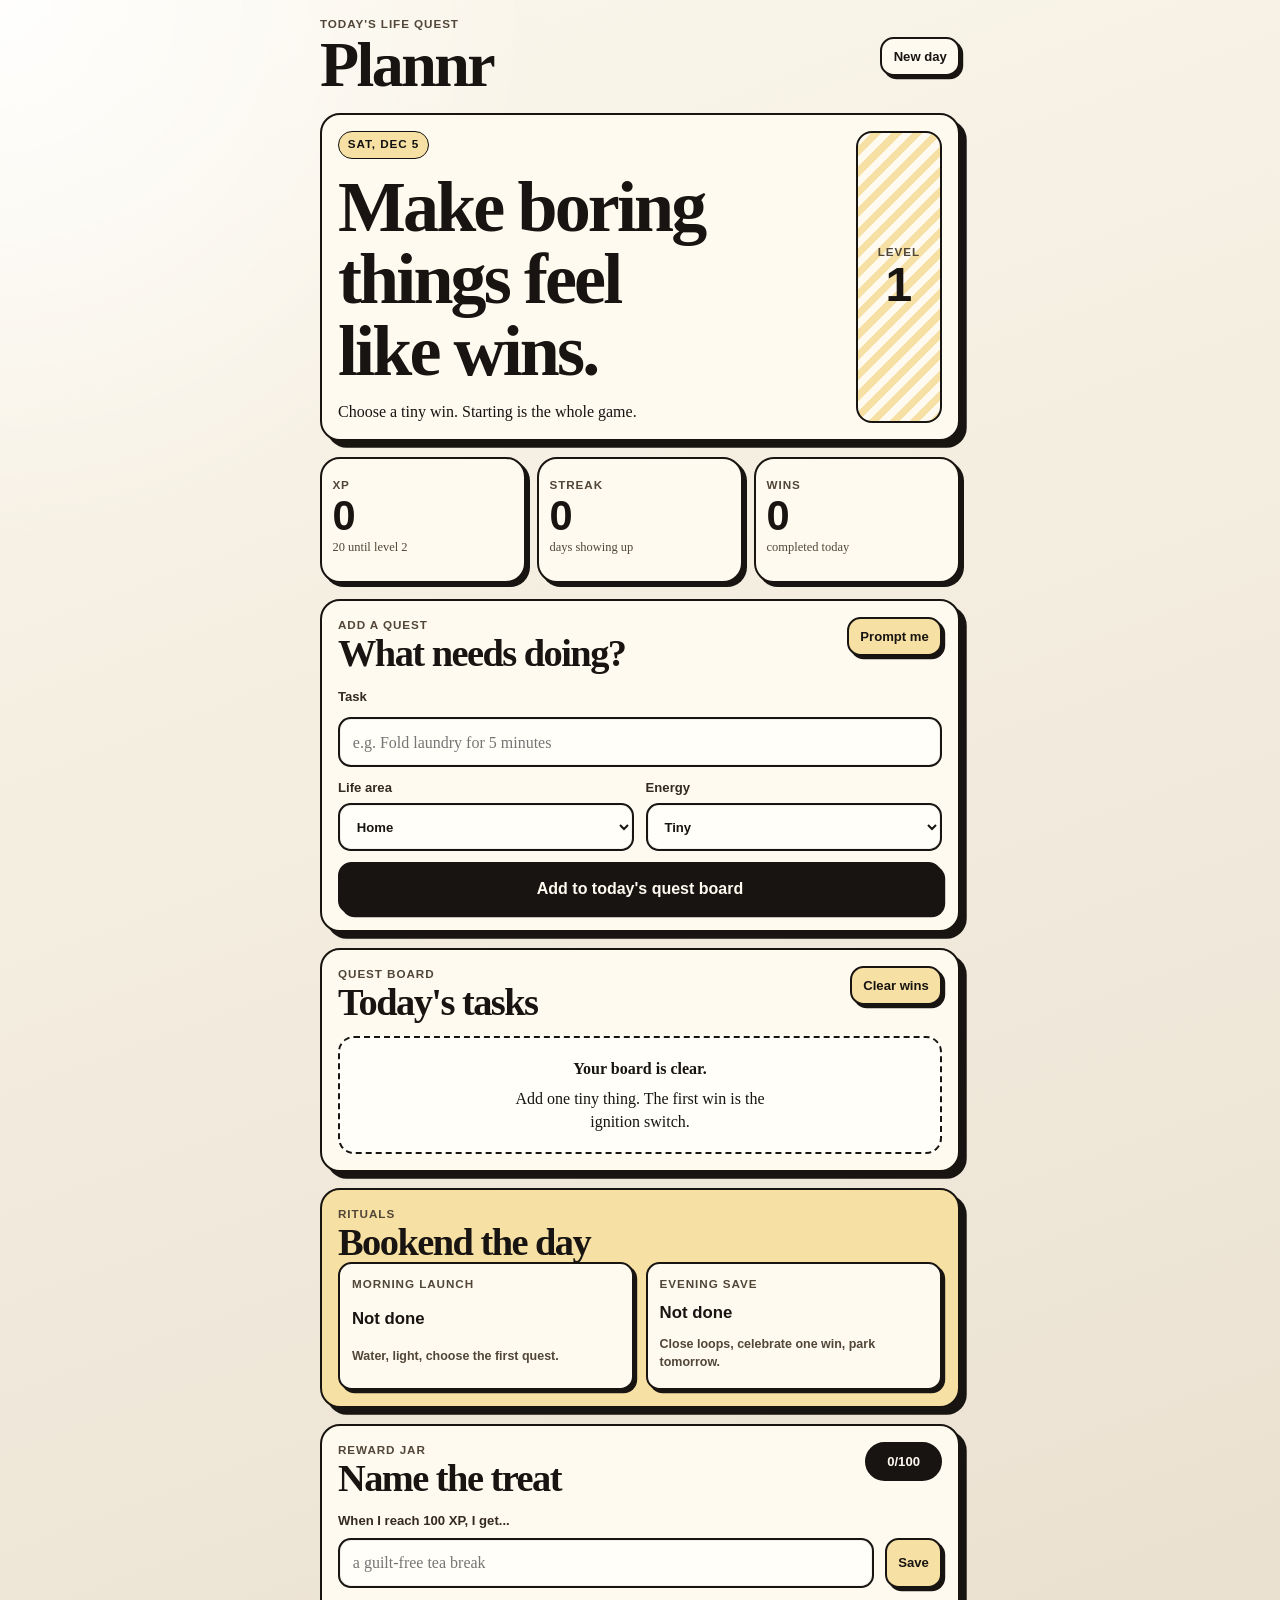
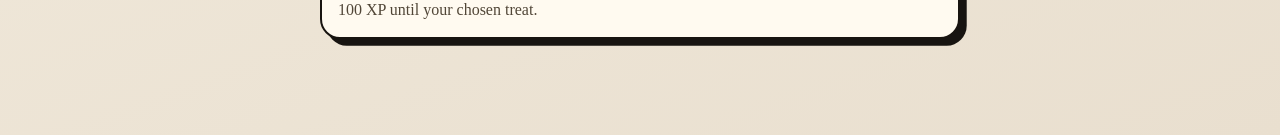
==== index.html @ 6a8e080c "Build Kindle-friendly life planner app Co-authored-by: jwhite22397-dev <jwhite22397-dev@users.norepl" ====
<!doctype html>
<html lang="en">
  <head>
    <meta charset="utf-8">
    <meta name="viewport" content="width=device-width, initial-scale=1, viewport-fit=cover">
    <meta name="theme-color" content="#111111">
    <meta name="description" content="A dopamine-friendly life planner for small daily wins.">
    <title>Plannr</title>
    <link rel="manifest" href="manifest.webmanifest">
    <link rel="stylesheet" href="styles.css">
  </head>
  <body>
    <a class="skip-link" href="#main">Skip to planner</a>

    <header class="app-header" role="banner">
      <div>
        <p class="eyebrow">Today's life quest</p>
        <h1>Plannr</h1>
      </div>
      <button class="ghost-button" id="reset-day" type="button">New day</button>
    </header>

    <main id="main" class="app-shell" tabindex="-1">
      <section class="hero-card" aria-labelledby="hero-title">
        <div class="hero-copy">
          <p class="pill" id="date-label">Today</p>
          <h2 id="hero-title">Make boring things feel like wins.</h2>
          <p id="motivation-line">
            Pick one tiny quest, cash in the dopamine, then keep the streak alive.
          </p>
        </div>
        <div class="level-badge" aria-label="Planner level">
          <span>Level</span>
          <strong id="level-value">1</strong>
        </div>
      </section>

      <section class="stats-grid" aria-label="Progress summary">
        <article class="stat-card">
          <span>XP</span>
          <strong id="xp-value">0</strong>
          <small id="next-level-label">20 until level 2</small>
        </article>
        <article class="stat-card">
          <span>Streak</span>
          <strong id="streak-value">0</strong>
          <small>days showing up</small>
        </article>
        <article class="stat-card">
          <span>Wins</span>
          <strong id="wins-value">0</strong>
          <small>completed today</small>
        </article>
      </section>

      <section class="panel" aria-labelledby="quick-add-title">
        <div class="panel-heading">
          <div>
            <p class="eyebrow">Add a quest</p>
            <h2 id="quick-add-title">What needs doing?</h2>
          </div>
          <button class="small-button" id="surprise-task" type="button">Prompt me</button>
        </div>

        <form id="task-form" class="task-form">
          <label for="task-title">Task</label>
          <input
            id="task-title"
            name="title"
            type="text"
            autocomplete="off"
            maxlength="80"
            placeholder="e.g. Fold laundry for 5 minutes"
            required>

          <div class="form-row">
            <label>
              Life area
              <select id="task-area" name="area">
                <option value="Home">Home</option>
                <option value="Body">Body</option>
                <option value="Mind">Mind</option>
                <option value="Money">Money</option>
                <option value="People">People</option>
                <option value="Future">Future</option>
              </select>
            </label>
            <label>
              Energy
              <select id="task-energy" name="energy">
                <option value="Tiny">Tiny</option>
                <option value="Medium">Medium</option>
                <option value="Boss">Boss</option>
              </select>
            </label>
          </div>

          <button class="primary-button" type="submit">Add to today's quest board</button>
        </form>
      </section>

      <section class="panel" aria-labelledby="quest-board-title">
        <div class="panel-heading">
          <div>
            <p class="eyebrow">Quest board</p>
            <h2 id="quest-board-title">Today's tasks</h2>
          </div>
          <button class="small-button" id="clear-done" type="button">Clear wins</button>
        </div>

        <div class="focus-card" id="focus-card" hidden>
          <p class="eyebrow">Next best move</p>
          <strong id="focus-title"></strong>
          <small id="focus-detail"></small>
        </div>

        <ul id="task-list" class="task-list" aria-live="polite"></ul>

        <div id="empty-state" class="empty-state">
          <strong>Your board is clear.</strong>
          <p>Add one tiny thing. The first win is the ignition switch.</p>
        </div>
      </section>

      <section class="panel ritual-panel" aria-labelledby="ritual-title">
        <div>
          <p class="eyebrow">Rituals</p>
          <h2 id="ritual-title">Bookend the day</h2>
        </div>
        <div class="ritual-grid">
          <button class="ritual-card" data-ritual="morning" type="button">
            <span>Morning launch</span>
            <strong id="morning-status">Not done</strong>
            <small>Water, light, choose the first quest.</small>
          </button>
          <button class="ritual-card" data-ritual="evening" type="button">
            <span>Evening save</span>
            <strong id="evening-status">Not done</strong>
            <small>Close loops, celebrate one win, park tomorrow.</small>
          </button>
        </div>
      </section>

      <section class="panel" aria-labelledby="reward-title">
        <div class="panel-heading">
          <div>
            <p class="eyebrow">Reward jar</p>
            <h2 id="reward-title">Name the treat</h2>
          </div>
          <span class="reward-meter" id="reward-meter">0/100</span>
        </div>
        <label for="reward-input">When I reach 100 XP, I get...</label>
        <div class="reward-row">
          <input id="reward-input" type="text" maxlength="70" placeholder="a guilt-free tea break">
          <button class="small-button" id="save-reward" type="button">Save</button>
        </div>
        <p class="reward-note" id="reward-note">Give the brain a visible finish line.</p>
      </section>

      <section class="toast" id="toast" role="status" aria-live="polite" hidden></section>
    </main>

    <template id="task-template">
      <li class="task-item">
        <button class="complete-toggle" type="button" aria-label="Complete task"></button>
        <div class="task-copy">
          <strong></strong>
          <span></span>
        </div>
        <span class="task-points"></span>
        <button class="delete-task" type="button" aria-label="Delete task">x</button>
      </li>
    </template>

    <script src="app.js"></script>
  </body>
</html>
---- styles.css ----
:root {
  color-scheme: light;
}

* {
  box-sizing: border-box;
}

[hidden] {
  display: none !important;
}

html {
  min-height: 100%;
  background: #f2ede3;
}

body {
  min-height: 100%;
  margin: 0;
  color: #171411;
  background:
    radial-gradient(circle at top left, rgba(255, 255, 255, 0.9), rgba(255, 255, 255, 0) 34rem),
    linear-gradient(160deg, #fbf7ec 0%, #e9dfcf 100%);
  font-family: Georgia, "Times New Roman", serif;
  font-size: 16px;
  line-height: 1.45;
}

button,
input,
select {
  font: inherit;
}

button {
  cursor: pointer;
}

.skip-link {
  position: absolute;
  left: 1rem;
  top: -6rem;
  padding: 0.65rem 0.8rem;
  color: #fff;
  background: #111;
  border-radius: 0.5rem;
  z-index: 10;
}

.skip-link:focus {
  top: 1rem;
}

.app-header,
.app-shell {
  width: min(100%, 42rem);
  margin: 0 auto;
}

.app-header {
  display: flex;
  align-items: center;
  justify-content: space-between;
  gap: 1rem;
  padding: 1rem 1rem 0.35rem;
}

.app-header h1,
.panel h2,
.hero-card h2 {
  margin: 0;
  line-height: 1;
  letter-spacing: -0.04em;
}

.app-header h1 {
  font-size: clamp(2rem, 12vw, 4rem);
}

.app-shell {
  padding: 0.65rem 1rem 5rem;
}

.eyebrow,
.pill,
.stat-card span,
.level-badge span,
.ritual-card span {
  margin: 0;
  color: #514637;
  font-family: Arial, Helvetica, sans-serif;
  font-size: 0.73rem;
  font-weight: 800;
  letter-spacing: 0.08em;
  text-transform: uppercase;
}

.hero-card,
.panel,
.stat-card {
  border: 2px solid #181410;
  border-radius: 1.25rem;
  background: #fffaf0;
  box-shadow: 0.42rem 0.42rem 0 #171411;
}

.hero-card {
  display: flex;
  align-items: stretch;
  justify-content: space-between;
  gap: 1rem;
  padding: 1rem;
  margin-bottom: 1rem;
}

.hero-copy {
  flex: 1 1 auto;
}

.pill {
  display: inline-block;
  padding: 0.28rem 0.55rem;
  margin-bottom: 0.75rem;
  color: #111;
  border: 1px solid #111;
  border-radius: 999px;
  background: #f7e0a3;
}

.hero-card h2 {
  max-width: 11ch;
  font-size: clamp(2.15rem, 13vw, 4.5rem);
}

.hero-card p:last-child {
  max-width: 21rem;
  margin: 0.8rem 0 0;
  font-size: 1rem;
}

.level-badge {
  display: flex;
  flex: 0 0 5.4rem;
  flex-direction: column;
  align-items: center;
  justify-content: center;
  min-height: 7rem;
  border: 2px solid #171411;
  border-radius: 1rem;
  background: repeating-linear-gradient(-45deg, #f7e0a3, #f7e0a3 0.45rem, #fffaf0 0.45rem, #fffaf0 0.9rem);
}

.level-badge strong {
  font-family: Arial, Helvetica, sans-serif;
  font-size: 3rem;
  line-height: 1;
}

.stats-grid {
  display: grid;
  grid-template-columns: repeat(3, 1fr);
  gap: 0.7rem;
  margin-bottom: 1rem;
}

.stat-card {
  min-width: 0;
  padding: 0.8rem 0.65rem;
  box-shadow: 0.25rem 0.25rem 0 #171411;
}

.stat-card strong {
  display: block;
  font-family: Arial, Helvetica, sans-serif;
  font-size: clamp(1.65rem, 9vw, 2.6rem);
  line-height: 1;
}

.stat-card small {
  display: block;
  min-height: 2.3em;
  margin-top: 0.2rem;
  color: #514637;
  font-size: 0.78rem;
  line-height: 1.15;
}

.panel {
  padding: 1rem;
  margin-bottom: 1rem;
}

.panel-heading {
  display: flex;
  align-items: flex-start;
  justify-content: space-between;
  gap: 0.8rem;
  margin-bottom: 0.9rem;
}

.panel h2 {
  font-size: clamp(1.6rem, 8vw, 2.4rem);
}

.task-form,
.reward-row {
  display: grid;
  gap: 0.7rem;
}

.form-row,
.ritual-grid {
  display: grid;
  grid-template-columns: 1fr 1fr;
  gap: 0.7rem;
}

label {
  display: grid;
  gap: 0.35rem;
  color: #332a20;
  font-family: Arial, Helvetica, sans-serif;
  font-size: 0.82rem;
  font-weight: 800;
}

input,
select {
  width: 100%;
  min-height: 3rem;
  padding: 0.72rem 0.8rem;
  color: #171411;
  border: 2px solid #171411;
  border-radius: 0.8rem;
  background: #fffef8;
  box-shadow: inset 0 0 0 1px rgba(23, 20, 17, 0.06);
}

input:focus,
select:focus,
button:focus {
  outline: 3px solid #171411;
  outline-offset: 3px;
}

.primary-button,
.small-button,
.ghost-button,
.ritual-card {
  color: #171411;
  border: 2px solid #171411;
  border-radius: 0.85rem;
  background: #f7e0a3;
  box-shadow: 0.2rem 0.2rem 0 #171411;
  font-family: Arial, Helvetica, sans-serif;
  font-weight: 900;
}

.primary-button {
  min-height: 3.25rem;
  padding: 0.75rem 1rem;
  background: #171411;
  color: #fffaf0;
}

.small-button,
.ghost-button {
  min-height: 2.45rem;
  padding: 0.45rem 0.7rem;
  font-size: 0.82rem;
}

.ghost-button {
  background: #fffaf0;
}

.primary-button:active,
.small-button:active,
.ghost-button:active,
.ritual-card:active {
  transform: translate(0.12rem, 0.12rem);
  box-shadow: 0.08rem 0.08rem 0 #171411;
}

.focus-card {
  padding: 0.8rem;
  margin-bottom: 0.85rem;
  border: 2px dashed #171411;
  border-radius: 0.9rem;
  background: #f7e0a3;
}

.focus-card strong,
.focus-card small {
  display: block;
}

.focus-card strong {
  margin-top: 0.2rem;
  font-size: 1.1rem;
}

.task-list {
  display: grid;
  gap: 0.7rem;
  padding: 0;
  margin: 0;
  list-style: none;
}

.task-item {
  display: grid;
  grid-template-columns: 2.6rem minmax(0, 1fr) auto 2rem;
  align-items: center;
  gap: 0.65rem;
  padding: 0.68rem;
  border: 2px solid #171411;
  border-radius: 0.95rem;
  background: #fffef8;
}

.task-item.is-done {
  background: #ede6d9;
}

.task-item.is-done .task-copy strong {
  text-decoration: line-through;
}

.complete-toggle {
  width: 2.35rem;
  height: 2.35rem;
  border: 2px solid #171411;
  border-radius: 999px;
  background: #fffaf0;
  box-shadow: inset 0 0 0 0.3rem #fffaf0;
}

.task-item.is-done .complete-toggle {
  background: #171411;
}

.task-copy {
  min-width: 0;
}

.task-copy strong,
.task-copy span {
  display: block;
}

.task-copy strong {
  overflow-wrap: anywhere;
}

.task-copy span {
  color: #514637;
  font-family: Arial, Helvetica, sans-serif;
  font-size: 0.78rem;
  font-weight: 800;
}

.task-points {
  padding: 0.28rem 0.45rem;
  border: 1px solid #171411;
  border-radius: 999px;
  background: #f7e0a3;
  font-family: Arial, Helvetica, sans-serif;
  font-size: 0.78rem;
  font-weight: 900;
  white-space: nowrap;
}

.delete-task {
  display: inline-grid;
  place-items: center;
  width: 2rem;
  height: 2rem;
  padding: 0;
  color: #171411;
  border: 0;
  background: transparent;
  font-family: Arial, Helvetica, sans-serif;
  font-size: 1.1rem;
  font-weight: 900;
}

.empty-state {
  padding: 1.2rem;
  text-align: center;
  border: 2px dashed #171411;
  border-radius: 1rem;
  background: #fffef8;
}

.empty-state p {
  margin: 0.4rem auto 0;
  max-width: 18rem;
}

.ritual-panel {
  background: #f7e0a3;
}

.ritual-card {
  display: grid;
  gap: 0.25rem;
  min-height: 8rem;
  padding: 0.75rem;
  text-align: left;
  background: #fffaf0;
}

.ritual-card strong {
  font-size: 1.05rem;
}

.ritual-card small {
  color: #514637;
  font-size: 0.78rem;
}

.ritual-card.is-done {
  background: #171411;
  color: #fffaf0;
}

.ritual-card.is-done span,
.ritual-card.is-done small {
  color: #fffaf0;
}

.reward-row {
  grid-template-columns: 1fr auto;
  margin-top: 0.45rem;
}

.reward-meter {
  display: inline-flex;
  align-items: center;
  justify-content: center;
  min-width: 4.8rem;
  min-height: 2.45rem;
  padding: 0.35rem 0.65rem;
  border: 2px solid #171411;
  border-radius: 999px;
  background: #171411;
  color: #fffaf0;
  font-family: Arial, Helvetica, sans-serif;
  font-size: 0.82rem;
  font-weight: 900;
}

.reward-note {
  margin: 0.65rem 0 0;
  color: #514637;
}

.toast {
  position: fixed;
  left: 50%;
  bottom: 1rem;
  width: min(calc(100% - 2rem), 26rem);
  padding: 0.9rem 1rem;
  transform: translateX(-50%);
  border: 2px solid #171411;
  border-radius: 1rem;
  background: #171411;
  color: #fffaf0;
  box-shadow: 0.35rem 0.35rem 0 rgba(23, 20, 17, 0.35);
  font-family: Arial, Helvetica, sans-serif;
  font-weight: 900;
  text-align: center;
  z-index: 8;
}

.win-pulse {
  animation: win-pulse 550ms ease-out;
}

@keyframes win-pulse {
  0% {
    transform: scale(1);
  }
  55% {
    transform: scale(1.035);
  }
  100% {
    transform: scale(1);
  }
}

@media (max-width: 25rem) {
  body {
    font-size: 15px;
  }

  .app-header,
  .app-shell {
    padding-left: 0.7rem;
    padding-right: 0.7rem;
  }

  .stats-grid,
  .form-row,
  .ritual-grid {
    grid-template-columns: 1fr;
  }

  .hero-card {
    display: block;
  }

  .level-badge {
    flex-direction: row;
    gap: 0.45rem;
    min-height: auto;
    margin-top: 0.9rem;
    padding: 0.6rem;
  }

  .task-item {
    grid-template-columns: 2.4rem minmax(0, 1fr) auto;
  }

  .delete-task {
    grid-column: 3;
  }
}

@media (prefers-reduced-motion: reduce) {
  *,
  *::before,
  *::after {
    animation-duration: 1ms !important;
    scroll-behavior: auto !important;
  }
}

@media (monochrome), (update: slow) {
  body {
    background: #f7f2e8;
  }

  .hero-card,
  .panel,
  .stat-card,
  .task-item,
  input,
  select {
    background: #fff;
  }
}
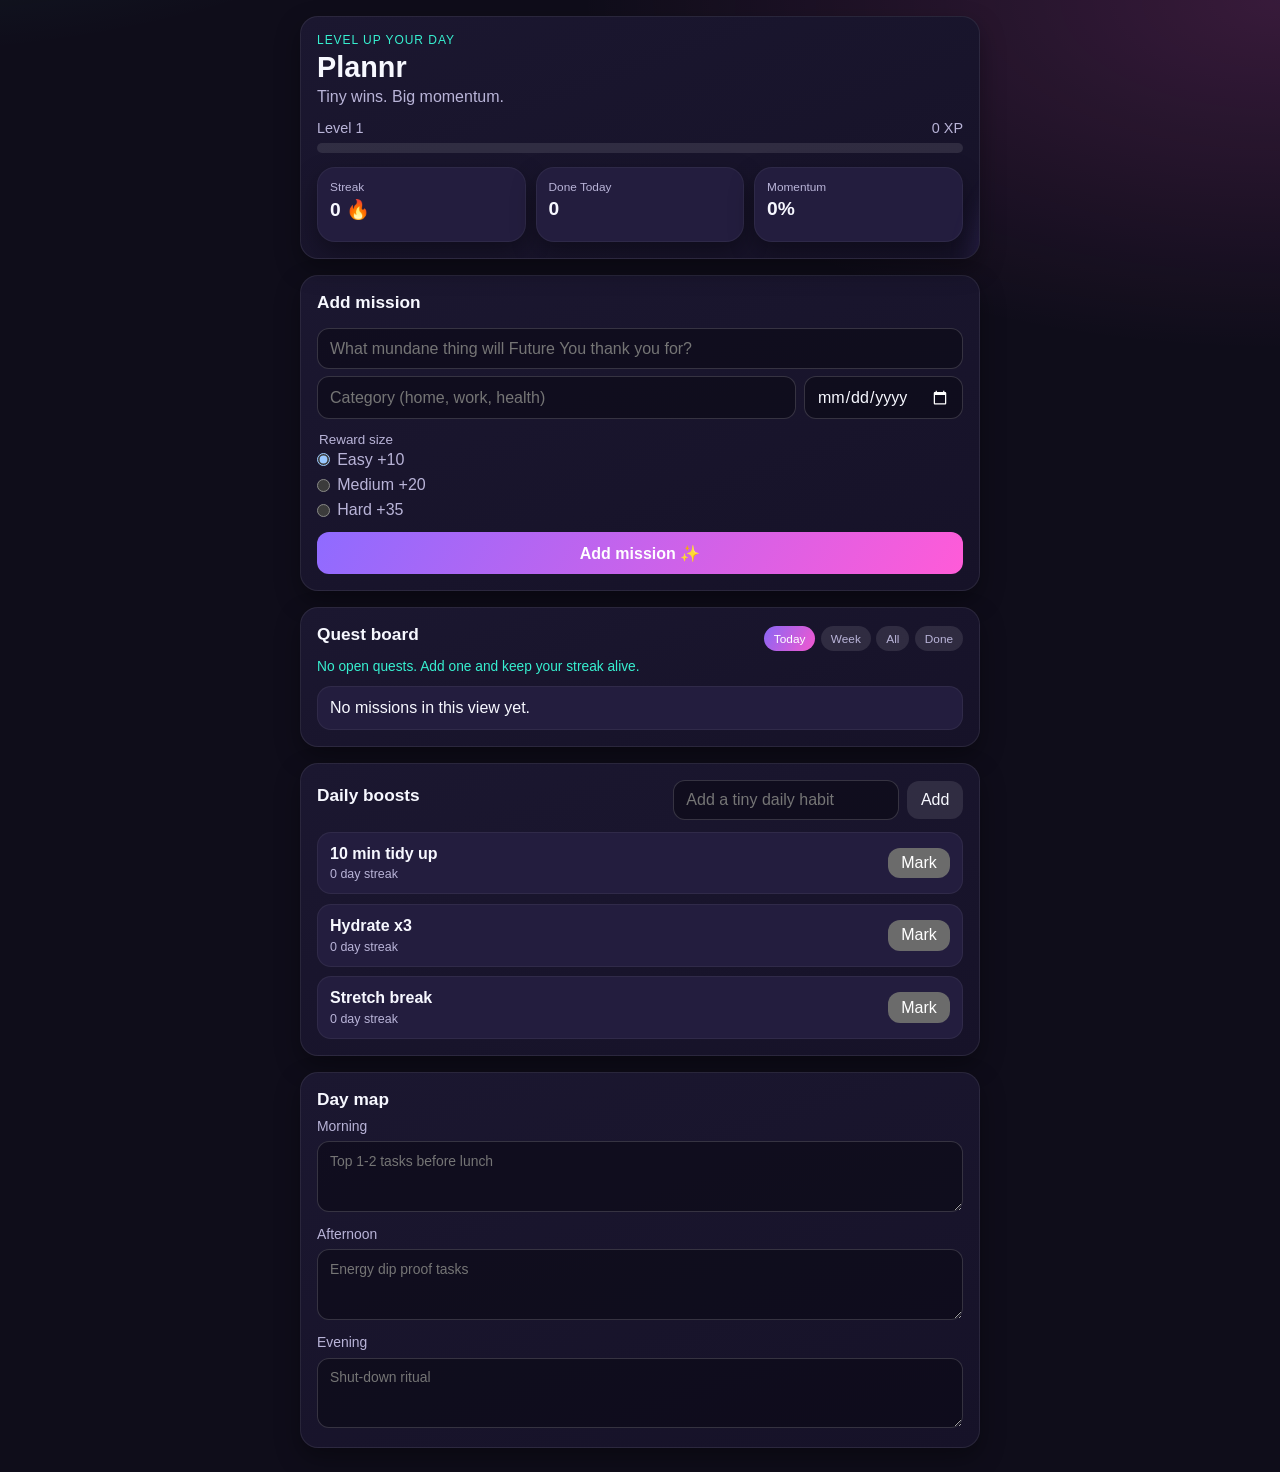
==== commit c8eab4de: "Build dopamine-focused mobile life planner PWA Co-authored-by: jwhite22397-dev <jwhite22397-dev@user" ====
--- a/index.html
+++ b/index.html
@@ -1,177 +1,118 @@
-<!doctype html>
+<!DOCTYPE html>
 <html lang="en">
   <head>
-    <meta charset="utf-8">
-    <meta name="viewport" content="width=device-width, initial-scale=1, viewport-fit=cover">
-    <meta name="theme-color" content="#111111">
-    <meta name="description" content="A dopamine-friendly life planner for small daily wins.">
-    <title>Plannr</title>
-    <link rel="manifest" href="manifest.webmanifest">
-    <link rel="stylesheet" href="styles.css">
+    <meta charset="UTF-8" />
+    <meta name="viewport" content="width=device-width, initial-scale=1.0, viewport-fit=cover" />
+    <title>Plannr - Dopamine Life Planner</title>
+    <meta name="description" content="A dopamine-forward life planner built for mobile motivation." />
+    <meta name="theme-color" content="#6d4aff" />
+    <link rel="manifest" href="manifest.webmanifest" />
+    <link rel="stylesheet" href="styles.css" />
   </head>
   <body>
-    <a class="skip-link" href="#main">Skip to planner</a>
+    <main class="app-shell">
+      <header class="app-header card glow">
+        <p class="eyebrow">Level up your day</p>
+        <h1>Plannr</h1>
+        <p class="subtitle">Tiny wins. Big momentum.</p>
 
-    <header class="app-header" role="banner">
-      <div>
-        <p class="eyebrow">Today's life quest</p>
-        <h1>Plannr</h1>
-      </div>
-      <button class="ghost-button" id="reset-day" type="button">New day</button>
-    </header>
-
-    <main id="main" class="app-shell" tabindex="-1">
-      <section class="hero-card" aria-labelledby="hero-title">
-        <div class="hero-copy">
-          <p class="pill" id="date-label">Today</p>
-          <h2 id="hero-title">Make boring things feel like wins.</h2>
-          <p id="motivation-line">
-            Pick one tiny quest, cash in the dopamine, then keep the streak alive.
-          </p>
-        </div>
-        <div class="level-badge" aria-label="Planner level">
-          <span>Level</span>
-          <strong id="level-value">1</strong>
-        </div>
-      </section>
-
-      <section class="stats-grid" aria-label="Progress summary">
-        <article class="stat-card">
-          <span>XP</span>
-          <strong id="xp-value">0</strong>
-          <small id="next-level-label">20 until level 2</small>
-        </article>
-        <article class="stat-card">
-          <span>Streak</span>
-          <strong id="streak-value">0</strong>
-          <small>days showing up</small>
-        </article>
-        <article class="stat-card">
-          <span>Wins</span>
-          <strong id="wins-value">0</strong>
-          <small>completed today</small>
-        </article>
-      </section>
-
-      <section class="panel" aria-labelledby="quick-add-title">
-        <div class="panel-heading">
-          <div>
-            <p class="eyebrow">Add a quest</p>
-            <h2 id="quick-add-title">What needs doing?</h2>
+        <div class="xp-wrap">
+          <div class="xp-copy">
+            <span id="levelLabel">Level 1</span>
+            <span id="xpLabel">0 XP</span>
           </div>
-          <button class="small-button" id="surprise-task" type="button">Prompt me</button>
+          <div class="progress-track" aria-label="Experience progress">
+            <div id="xpProgress" class="progress-fill"></div>
+          </div>
         </div>
 
-        <form id="task-form" class="task-form">
-          <label for="task-title">Task</label>
-          <input
-            id="task-title"
-            name="title"
-            type="text"
-            autocomplete="off"
-            maxlength="80"
-            placeholder="e.g. Fold laundry for 5 minutes"
-            required>
+        <div class="stats-grid">
+          <article class="stat card-soft">
+            <p>Streak</p>
+            <h2><span id="streakCount">0</span> 🔥</h2>
+          </article>
+          <article class="stat card-soft">
+            <p>Done Today</p>
+            <h2 id="doneTodayCount">0</h2>
+          </article>
+          <article class="stat card-soft">
+            <p>Momentum</p>
+            <h2><span id="completionRate">0</span>%</h2>
+          </article>
+        </div>
+      </header>
 
-          <div class="form-row">
-            <label>
-              Life area
-              <select id="task-area" name="area">
-                <option value="Home">Home</option>
-                <option value="Body">Body</option>
-                <option value="Mind">Mind</option>
-                <option value="Money">Money</option>
-                <option value="People">People</option>
-                <option value="Future">Future</option>
-              </select>
-            </label>
-            <label>
-              Energy
-              <select id="task-energy" name="energy">
-                <option value="Tiny">Tiny</option>
-                <option value="Medium">Medium</option>
-                <option value="Boss">Boss</option>
-              </select>
-            </label>
+      <section class="card form-card">
+        <h2>Add mission</h2>
+        <form id="taskForm">
+          <label class="sr-only" for="taskTitle">Task title</label>
+          <input id="taskTitle" name="taskTitle" type="text" maxlength="120" required placeholder="What mundane thing will Future You thank you for?" />
+
+          <div class="row">
+            <label for="taskCategory" class="sr-only">Category</label>
+            <input id="taskCategory" name="taskCategory" type="text" maxlength="30" placeholder="Category (home, work, health)" />
+
+            <label for="taskDueDate" class="sr-only">Due date</label>
+            <input id="taskDueDate" name="taskDueDate" type="date" />
           </div>
 
-          <button class="primary-button" type="submit">Add to today's quest board</button>
+          <fieldset class="difficulty-wrap" aria-label="Task difficulty">
+            <legend>Reward size</legend>
+            <label><input type="radio" name="difficulty" value="easy" checked /> Easy +10</label>
+            <label><input type="radio" name="difficulty" value="medium" /> Medium +20</label>
+            <label><input type="radio" name="difficulty" value="hard" /> Hard +35</label>
+          </fieldset>
+
+          <button class="cta" type="submit">Add mission ✨</button>
         </form>
       </section>
 
-      <section class="panel" aria-labelledby="quest-board-title">
-        <div class="panel-heading">
-          <div>
-            <p class="eyebrow">Quest board</p>
-            <h2 id="quest-board-title">Today's tasks</h2>
+      <section class="card">
+        <div class="section-head">
+          <h2>Quest board</h2>
+          <div class="filters" role="tablist" aria-label="Task filters">
+            <button type="button" class="chip active" data-filter="today">Today</button>
+            <button type="button" class="chip" data-filter="week">Week</button>
+            <button type="button" class="chip" data-filter="all">All</button>
+            <button type="button" class="chip" data-filter="done">Done</button>
           </div>
-          <button class="small-button" id="clear-done" type="button">Clear wins</button>
         </div>
+        <p id="questHint" class="quest-hint"></p>
+        <ul id="taskList" class="task-list" aria-live="polite"></ul>
+      </section>
 
-        <div class="focus-card" id="focus-card" hidden>
-          <p class="eyebrow">Next best move</p>
-          <strong id="focus-title"></strong>
-          <small id="focus-detail"></small>
+      <section class="card">
+        <div class="section-head">
+          <h2>Daily boosts</h2>
+          <form id="habitForm" class="habit-form">
+            <label class="sr-only" for="habitTitle">Habit title</label>
+            <input id="habitTitle" type="text" maxlength="40" placeholder="Add a tiny daily habit" />
+            <button type="submit" class="ghost">Add</button>
+          </form>
         </div>
+        <ul id="habitList" class="habit-list"></ul>
+      </section>
 
-        <ul id="task-list" class="task-list" aria-live="polite"></ul>
-
-        <div id="empty-state" class="empty-state">
-          <strong>Your board is clear.</strong>
-          <p>Add one tiny thing. The first win is the ignition switch.</p>
+      <section class="card">
+        <h2>Day map</h2>
+        <div class="planner-grid">
+          <label>
+            Morning
+            <textarea id="morningPlan" rows="3" placeholder="Top 1-2 tasks before lunch"></textarea>
+          </label>
+          <label>
+            Afternoon
+            <textarea id="afternoonPlan" rows="3" placeholder="Energy dip proof tasks"></textarea>
+          </label>
+          <label>
+            Evening
+            <textarea id="eveningPlan" rows="3" placeholder="Shut-down ritual"></textarea>
+          </label>
         </div>
       </section>
-
-      <section class="panel ritual-panel" aria-labelledby="ritual-title">
-        <div>
-          <p class="eyebrow">Rituals</p>
-          <h2 id="ritual-title">Bookend the day</h2>
-        </div>
-        <div class="ritual-grid">
-          <button class="ritual-card" data-ritual="morning" type="button">
-            <span>Morning launch</span>
-            <strong id="morning-status">Not done</strong>
-            <small>Water, light, choose the first quest.</small>
-          </button>
-          <button class="ritual-card" data-ritual="evening" type="button">
-            <span>Evening save</span>
-            <strong id="evening-status">Not done</strong>
-            <small>Close loops, celebrate one win, park tomorrow.</small>
-          </button>
-        </div>
-      </section>
-
-      <section class="panel" aria-labelledby="reward-title">
-        <div class="panel-heading">
-          <div>
-            <p class="eyebrow">Reward jar</p>
-            <h2 id="reward-title">Name the treat</h2>
-          </div>
-          <span class="reward-meter" id="reward-meter">0/100</span>
-        </div>
-        <label for="reward-input">When I reach 100 XP, I get...</label>
-        <div class="reward-row">
-          <input id="reward-input" type="text" maxlength="70" placeholder="a guilt-free tea break">
-          <button class="small-button" id="save-reward" type="button">Save</button>
-        </div>
-        <p class="reward-note" id="reward-note">Give the brain a visible finish line.</p>
-      </section>
-
-      <section class="toast" id="toast" role="status" aria-live="polite" hidden></section>
     </main>
 
-    <template id="task-template">
-      <li class="task-item">
-        <button class="complete-toggle" type="button" aria-label="Complete task"></button>
-        <div class="task-copy">
-          <strong></strong>
-          <span></span>
-        </div>
-        <span class="task-points"></span>
-        <button class="delete-task" type="button" aria-label="Delete task">x</button>
-      </li>
-    </template>
-
+    <div id="burstLayer" class="burst-layer" aria-hidden="true"></div>
     <script src="app.js"></script>
   </body>
 </html>
--- a/styles.css
+++ b/styles.css
@@ -1,554 +1,464 @@
 :root {
-  color-scheme: light;
+  color-scheme: dark;
+  --bg: #0f0d1a;
+  --panel: #1b1730;
+  --panel-soft: #231d3e;
+  --text: #f7f8ff;
+  --muted: #b9b4d8;
+  --brand: #8f6bff;
+  --brand-2: #ff5bd8;
+  --brand-3: #37f0d0;
+  --success: #39e58c;
+  --danger: #ff6b7b;
+  --shadow: 0 10px 24px rgba(0, 0, 0, 0.35);
+  --radius: 18px;
 }
 
 * {
   box-sizing: border-box;
 }
 
-[hidden] {
-  display: none !important;
-}
-
-html {
+html,
+body {
+  margin: 0;
   min-height: 100%;
-  background: #f2ede3;
+  font-family: Inter, "Segoe UI", Roboto, Helvetica, Arial, sans-serif;
+  background:
+    radial-gradient(1000px 500px at -10% -20%, rgba(55, 240, 208, 0.15), transparent 70%),
+    radial-gradient(1000px 500px at 100% 0%, rgba(255, 91, 216, 0.17), transparent 70%),
+    var(--bg);
+  color: var(--text);
 }
 
 body {
-  min-height: 100%;
-  margin: 0;
-  color: #171411;
-  background:
-    radial-gradient(circle at top left, rgba(255, 255, 255, 0.9), rgba(255, 255, 255, 0) 34rem),
-    linear-gradient(160deg, #fbf7ec 0%, #e9dfcf 100%);
-  font-family: Georgia, "Times New Roman", serif;
-  font-size: 16px;
-  line-height: 1.45;
-}
-
-button,
+  padding: max(1rem, env(safe-area-inset-top)) 1rem max(1.5rem, env(safe-area-inset-bottom));
+}
+
+.app-shell {
+  max-width: 680px;
+  margin: 0 auto;
+  display: grid;
+  gap: 1rem;
+}
+
+.card,
+.card-soft {
+  border-radius: var(--radius);
+  background: linear-gradient(160deg, var(--panel), #161228);
+  box-shadow: var(--shadow);
+}
+
+.card {
+  padding: 1rem;
+  border: 1px solid rgba(255, 255, 255, 0.08);
+}
+
+.card-soft {
+  padding: 0.75rem;
+  border: 1px solid rgba(255, 255, 255, 0.05);
+  background: var(--panel-soft);
+}
+
+.app-header {
+  position: relative;
+  overflow: hidden;
+}
+
+.app-header::after {
+  content: "";
+  position: absolute;
+  inset: auto -30% -45% auto;
+  width: 220px;
+  height: 220px;
+  background: radial-gradient(circle, rgba(143, 107, 255, 0.6), transparent 70%);
+  filter: blur(10px);
+}
+
+.glow {
+  animation: pulse 4s infinite alternate ease-in-out;
+}
+
+@keyframes pulse {
+  from {
+    box-shadow: 0 10px 24px rgba(0, 0, 0, 0.35);
+  }
+  to {
+    box-shadow:
+      0 12px 28px rgba(0, 0, 0, 0.4),
+      0 0 30px rgba(143, 107, 255, 0.25);
+  }
+}
+
+h1,
+h2,
+p {
+  margin: 0;
+}
+
+h1 {
+  font-size: 1.8rem;
+}
+
+h2 {
+  font-size: 1.08rem;
+  margin-bottom: 0.5rem;
+}
+
+.eyebrow {
+  color: var(--brand-3);
+  font-size: 0.75rem;
+  text-transform: uppercase;
+  letter-spacing: 0.08em;
+  margin-bottom: 0.25rem;
+}
+
+.subtitle {
+  color: var(--muted);
+  margin-top: 0.25rem;
+}
+
+.xp-wrap {
+  margin-top: 0.9rem;
+}
+
+.xp-copy {
+  display: flex;
+  justify-content: space-between;
+  font-size: 0.9rem;
+  color: var(--muted);
+  margin-bottom: 0.4rem;
+}
+
+.progress-track {
+  background: rgba(255, 255, 255, 0.1);
+  border-radius: 999px;
+  height: 0.62rem;
+  overflow: hidden;
+}
+
+.progress-fill {
+  height: 100%;
+  width: 0;
+  border-radius: 999px;
+  background: linear-gradient(90deg, var(--brand), var(--brand-2));
+  transition: width 300ms ease;
+}
+
+.stats-grid {
+  display: grid;
+  grid-template-columns: repeat(3, minmax(0, 1fr));
+  gap: 0.6rem;
+  margin-top: 0.9rem;
+}
+
+.stat p {
+  color: var(--muted);
+  font-size: 0.74rem;
+}
+
+.stat h2 {
+  margin-top: 0.25rem;
+  font-size: 1.2rem;
+}
+
+form,
+fieldset {
+  border: 0;
+  margin: 0;
+  padding: 0;
+}
+
 input,
-select {
+textarea,
+button {
   font: inherit;
 }
 
+input,
+textarea {
+  width: 100%;
+  border-radius: 12px;
+  border: 1px solid rgba(255, 255, 255, 0.16);
+  background: rgba(10, 8, 19, 0.55);
+  color: var(--text);
+  padding: 0.65rem 0.75rem;
+  margin-top: 0.45rem;
+}
+
+textarea {
+  resize: vertical;
+}
+
+.row {
+  display: grid;
+  grid-template-columns: 1fr auto;
+  gap: 0.5rem;
+}
+
+.difficulty-wrap {
+  margin-top: 0.8rem;
+  display: grid;
+  gap: 0.45rem;
+}
+
+.difficulty-wrap legend {
+  color: var(--muted);
+  margin-bottom: 0.25rem;
+  font-size: 0.84rem;
+}
+
+.difficulty-wrap label {
+  display: flex;
+  align-items: center;
+  gap: 0.45rem;
+  color: var(--muted);
+}
+
+.difficulty-wrap input[type="radio"] {
+  width: auto;
+  margin: 0;
+}
+
 button {
+  border: 0;
+  border-radius: 12px;
   cursor: pointer;
 }
 
-.skip-link {
-  position: absolute;
-  left: 1rem;
-  top: -6rem;
-  padding: 0.65rem 0.8rem;
+.cta {
+  margin-top: 0.8rem;
+  width: 100%;
+  background: linear-gradient(120deg, var(--brand), var(--brand-2));
   color: #fff;
-  background: #111;
-  border-radius: 0.5rem;
-  z-index: 10;
-}
-
-.skip-link:focus {
-  top: 1rem;
-}
-
-.app-header,
-.app-shell {
-  width: min(100%, 42rem);
-  margin: 0 auto;
-}
-
-.app-header {
+  font-weight: 700;
+  padding: 0.72rem 0.9rem;
+}
+
+.ghost {
+  padding: 0.6rem 0.85rem;
+  background: rgba(255, 255, 255, 0.1);
+  color: var(--text);
+}
+
+.section-head {
   display: flex;
   align-items: center;
   justify-content: space-between;
-  gap: 1rem;
-  padding: 1rem 1rem 0.35rem;
-}
-
-.app-header h1,
-.panel h2,
-.hero-card h2 {
-  margin: 0;
-  line-height: 1;
-  letter-spacing: -0.04em;
-}
-
-.app-header h1 {
-  font-size: clamp(2rem, 12vw, 4rem);
-}
-
-.app-shell {
-  padding: 0.65rem 1rem 5rem;
-}
-
-.eyebrow,
-.pill,
-.stat-card span,
-.level-badge span,
-.ritual-card span {
-  margin: 0;
-  color: #514637;
-  font-family: Arial, Helvetica, sans-serif;
-  font-size: 0.73rem;
-  font-weight: 800;
-  letter-spacing: 0.08em;
-  text-transform: uppercase;
-}
-
-.hero-card,
-.panel,
-.stat-card {
-  border: 2px solid #181410;
-  border-radius: 1.25rem;
-  background: #fffaf0;
-  box-shadow: 0.42rem 0.42rem 0 #171411;
-}
-
-.hero-card {
-  display: flex;
-  align-items: stretch;
+  gap: 0.6rem;
+}
+
+.filters {
+  display: flex;
+  gap: 0.35rem;
+  flex-wrap: wrap;
+  justify-content: flex-end;
+}
+
+.chip {
+  background: rgba(255, 255, 255, 0.1);
+  color: var(--muted);
+  padding: 0.35rem 0.62rem;
+  border-radius: 999px;
+  font-size: 0.74rem;
+}
+
+.chip.active {
+  background: linear-gradient(120deg, rgba(143, 107, 255, 0.95), rgba(255, 91, 216, 0.95));
+  color: #fff;
+}
+
+.quest-hint {
+  margin-top: 0.4rem;
+  color: var(--brand-3);
+  font-size: 0.86rem;
+}
+
+.task-list,
+.habit-list {
+  margin: 0.7rem 0 0;
+  padding: 0;
+  list-style: none;
+  display: grid;
+  gap: 0.6rem;
+}
+
+.task-item,
+.habit-item {
+  padding: 0.75rem;
+  border-radius: 14px;
+  background: var(--panel-soft);
+  border: 1px solid rgba(255, 255, 255, 0.06);
+}
+
+.task-main {
+  display: flex;
   justify-content: space-between;
-  gap: 1rem;
-  padding: 1rem;
-  margin-bottom: 1rem;
-}
-
-.hero-copy {
-  flex: 1 1 auto;
-}
-
-.pill {
-  display: inline-block;
-  padding: 0.28rem 0.55rem;
-  margin-bottom: 0.75rem;
-  color: #111;
-  border: 1px solid #111;
+  align-items: flex-start;
+  gap: 0.7rem;
+}
+
+.task-item h3 {
+  font-size: 0.95rem;
+  margin: 0;
+}
+
+.meta {
+  margin-top: 0.3rem;
+  color: var(--muted);
+  font-size: 0.78rem;
+  display: flex;
+  flex-wrap: wrap;
+  gap: 0.35rem;
+}
+
+.badge {
   border-radius: 999px;
-  background: #f7e0a3;
-}
-
-.hero-card h2 {
-  max-width: 11ch;
-  font-size: clamp(2.15rem, 13vw, 4.5rem);
-}
-
-.hero-card p:last-child {
-  max-width: 21rem;
-  margin: 0.8rem 0 0;
-  font-size: 1rem;
-}
-
-.level-badge {
-  display: flex;
-  flex: 0 0 5.4rem;
-  flex-direction: column;
+  padding: 0.2rem 0.45rem;
+  background: rgba(255, 255, 255, 0.12);
+}
+
+.task-actions {
+  display: flex;
+  gap: 0.45rem;
+}
+
+.task-actions button {
+  padding: 0.4rem 0.52rem;
+  font-size: 0.78rem;
+}
+
+.done-btn {
+  background: rgba(57, 229, 140, 0.18);
+  color: #a9f7c5;
+}
+
+.delete-btn {
+  background: rgba(255, 107, 123, 0.15);
+  color: #ffc1ca;
+}
+
+.task-item.done {
+  opacity: 0.72;
+}
+
+.task-item.done h3 {
+  text-decoration: line-through;
+}
+
+.habit-form {
+  display: flex;
   align-items: center;
-  justify-content: center;
-  min-height: 7rem;
-  border: 2px solid #171411;
-  border-radius: 1rem;
-  background: repeating-linear-gradient(-45deg, #f7e0a3, #f7e0a3 0.45rem, #fffaf0 0.45rem, #fffaf0 0.9rem);
-}
-
-.level-badge strong {
-  font-family: Arial, Helvetica, sans-serif;
-  font-size: 3rem;
-  line-height: 1;
-}
-
-.stats-grid {
-  display: grid;
-  grid-template-columns: repeat(3, 1fr);
+  gap: 0.5rem;
+}
+
+.habit-form input {
+  margin: 0;
+}
+
+.habit-main {
+  display: flex;
+  justify-content: space-between;
+  align-items: center;
+  gap: 0.5rem;
+}
+
+.toggle {
+  min-width: 62px;
+  padding: 0.4rem 0.6rem;
+}
+
+.toggle.on {
+  background: linear-gradient(120deg, var(--brand), var(--brand-3));
+  color: #fff;
+}
+
+.planner-grid {
+  display: grid;
   gap: 0.7rem;
-  margin-bottom: 1rem;
-}
-
-.stat-card {
-  min-width: 0;
-  padding: 0.8rem 0.65rem;
-  box-shadow: 0.25rem 0.25rem 0 #171411;
-}
-
-.stat-card strong {
-  display: block;
-  font-family: Arial, Helvetica, sans-serif;
-  font-size: clamp(1.65rem, 9vw, 2.6rem);
-  line-height: 1;
-}
-
-.stat-card small {
-  display: block;
-  min-height: 2.3em;
-  margin-top: 0.2rem;
-  color: #514637;
-  font-size: 0.78rem;
-  line-height: 1.15;
-}
-
-.panel {
-  padding: 1rem;
-  margin-bottom: 1rem;
-}
-
-.panel-heading {
-  display: flex;
-  align-items: flex-start;
-  justify-content: space-between;
-  gap: 0.8rem;
-  margin-bottom: 0.9rem;
-}
-
-.panel h2 {
-  font-size: clamp(1.6rem, 8vw, 2.4rem);
-}
-
-.task-form,
-.reward-row {
-  display: grid;
-  gap: 0.7rem;
-}
-
-.form-row,
-.ritual-grid {
-  display: grid;
-  grid-template-columns: 1fr 1fr;
-  gap: 0.7rem;
-}
-
-label {
-  display: grid;
-  gap: 0.35rem;
-  color: #332a20;
-  font-family: Arial, Helvetica, sans-serif;
-  font-size: 0.82rem;
-  font-weight: 800;
-}
-
-input,
-select {
-  width: 100%;
-  min-height: 3rem;
-  padding: 0.72rem 0.8rem;
-  color: #171411;
-  border: 2px solid #171411;
-  border-radius: 0.8rem;
-  background: #fffef8;
-  box-shadow: inset 0 0 0 1px rgba(23, 20, 17, 0.06);
-}
-
-input:focus,
-select:focus,
-button:focus {
-  outline: 3px solid #171411;
-  outline-offset: 3px;
-}
-
-.primary-button,
-.small-button,
-.ghost-button,
-.ritual-card {
-  color: #171411;
-  border: 2px solid #171411;
-  border-radius: 0.85rem;
-  background: #f7e0a3;
-  box-shadow: 0.2rem 0.2rem 0 #171411;
-  font-family: Arial, Helvetica, sans-serif;
-  font-weight: 900;
-}
-
-.primary-button {
-  min-height: 3.25rem;
-  padding: 0.75rem 1rem;
-  background: #171411;
-  color: #fffaf0;
-}
-
-.small-button,
-.ghost-button {
-  min-height: 2.45rem;
-  padding: 0.45rem 0.7rem;
-  font-size: 0.82rem;
-}
-
-.ghost-button {
-  background: #fffaf0;
-}
-
-.primary-button:active,
-.small-button:active,
-.ghost-button:active,
-.ritual-card:active {
-  transform: translate(0.12rem, 0.12rem);
-  box-shadow: 0.08rem 0.08rem 0 #171411;
-}
-
-.focus-card {
-  padding: 0.8rem;
-  margin-bottom: 0.85rem;
-  border: 2px dashed #171411;
-  border-radius: 0.9rem;
-  background: #f7e0a3;
-}
-
-.focus-card strong,
-.focus-card small {
-  display: block;
-}
-
-.focus-card strong {
-  margin-top: 0.2rem;
-  font-size: 1.1rem;
-}
-
-.task-list {
-  display: grid;
-  gap: 0.7rem;
+}
+
+.planner-grid label {
+  font-size: 0.87rem;
+  color: var(--muted);
+}
+
+.burst-layer {
+  pointer-events: none;
+  position: fixed;
+  inset: 0;
+  overflow: hidden;
+  z-index: 20;
+}
+
+.burst {
+  position: absolute;
+  left: 50%;
+  bottom: 120px;
+  transform: translateX(-50%);
+  background: linear-gradient(120deg, var(--brand), var(--brand-2));
+  color: #fff;
+  border-radius: 999px;
+  padding: 0.5rem 0.85rem;
+  font-weight: 700;
+  animation: burst-up 900ms ease forwards;
+}
+
+@keyframes burst-up {
+  from {
+    opacity: 0;
+    transform: translate(-50%, 10px) scale(0.8);
+  }
+  30% {
+    opacity: 1;
+  }
+  to {
+    opacity: 0;
+    transform: translate(-50%, -55px) scale(1.05);
+  }
+}
+
+.spark {
+  position: absolute;
+  width: 8px;
+  height: 8px;
+  border-radius: 50%;
+  animation: spark-fall 1000ms ease forwards;
+}
+
+@keyframes spark-fall {
+  from {
+    opacity: 1;
+    transform: translate(0, 0) scale(1);
+  }
+  to {
+    opacity: 0;
+    transform: translate(var(--dx), var(--dy)) scale(0.3);
+  }
+}
+
+.sr-only {
+  position: absolute;
+  width: 1px;
+  height: 1px;
   padding: 0;
-  margin: 0;
-  list-style: none;
-}
-
-.task-item {
-  display: grid;
-  grid-template-columns: 2.6rem minmax(0, 1fr) auto 2rem;
-  align-items: center;
-  gap: 0.65rem;
-  padding: 0.68rem;
-  border: 2px solid #171411;
-  border-radius: 0.95rem;
-  background: #fffef8;
-}
-
-.task-item.is-done {
-  background: #ede6d9;
-}
-
-.task-item.is-done .task-copy strong {
-  text-decoration: line-through;
-}
-
-.complete-toggle {
-  width: 2.35rem;
-  height: 2.35rem;
-  border: 2px solid #171411;
-  border-radius: 999px;
-  background: #fffaf0;
-  box-shadow: inset 0 0 0 0.3rem #fffaf0;
-}
-
-.task-item.is-done .complete-toggle {
-  background: #171411;
-}
-
-.task-copy {
-  min-width: 0;
-}
-
-.task-copy strong,
-.task-copy span {
-  display: block;
-}
-
-.task-copy strong {
-  overflow-wrap: anywhere;
-}
-
-.task-copy span {
-  color: #514637;
-  font-family: Arial, Helvetica, sans-serif;
-  font-size: 0.78rem;
-  font-weight: 800;
-}
-
-.task-points {
-  padding: 0.28rem 0.45rem;
-  border: 1px solid #171411;
-  border-radius: 999px;
-  background: #f7e0a3;
-  font-family: Arial, Helvetica, sans-serif;
-  font-size: 0.78rem;
-  font-weight: 900;
+  margin: -1px;
+  overflow: hidden;
+  clip: rect(0, 0, 0, 0);
   white-space: nowrap;
-}
-
-.delete-task {
-  display: inline-grid;
-  place-items: center;
-  width: 2rem;
-  height: 2rem;
-  padding: 0;
-  color: #171411;
   border: 0;
-  background: transparent;
-  font-family: Arial, Helvetica, sans-serif;
-  font-size: 1.1rem;
-  font-weight: 900;
-}
-
-.empty-state {
-  padding: 1.2rem;
-  text-align: center;
-  border: 2px dashed #171411;
-  border-radius: 1rem;
-  background: #fffef8;
-}
-
-.empty-state p {
-  margin: 0.4rem auto 0;
-  max-width: 18rem;
-}
-
-.ritual-panel {
-  background: #f7e0a3;
-}
-
-.ritual-card {
-  display: grid;
-  gap: 0.25rem;
-  min-height: 8rem;
-  padding: 0.75rem;
-  text-align: left;
-  background: #fffaf0;
-}
-
-.ritual-card strong {
-  font-size: 1.05rem;
-}
-
-.ritual-card small {
-  color: #514637;
-  font-size: 0.78rem;
-}
-
-.ritual-card.is-done {
-  background: #171411;
-  color: #fffaf0;
-}
-
-.ritual-card.is-done span,
-.ritual-card.is-done small {
-  color: #fffaf0;
-}
-
-.reward-row {
-  grid-template-columns: 1fr auto;
-  margin-top: 0.45rem;
-}
-
-.reward-meter {
-  display: inline-flex;
-  align-items: center;
-  justify-content: center;
-  min-width: 4.8rem;
-  min-height: 2.45rem;
-  padding: 0.35rem 0.65rem;
-  border: 2px solid #171411;
-  border-radius: 999px;
-  background: #171411;
-  color: #fffaf0;
-  font-family: Arial, Helvetica, sans-serif;
-  font-size: 0.82rem;
-  font-weight: 900;
-}
-
-.reward-note {
-  margin: 0.65rem 0 0;
-  color: #514637;
-}
-
-.toast {
-  position: fixed;
-  left: 50%;
-  bottom: 1rem;
-  width: min(calc(100% - 2rem), 26rem);
-  padding: 0.9rem 1rem;
-  transform: translateX(-50%);
-  border: 2px solid #171411;
-  border-radius: 1rem;
-  background: #171411;
-  color: #fffaf0;
-  box-shadow: 0.35rem 0.35rem 0 rgba(23, 20, 17, 0.35);
-  font-family: Arial, Helvetica, sans-serif;
-  font-weight: 900;
-  text-align: center;
-  z-index: 8;
-}
-
-.win-pulse {
-  animation: win-pulse 550ms ease-out;
-}
-
-@keyframes win-pulse {
-  0% {
-    transform: scale(1);
-  }
-  55% {
-    transform: scale(1.035);
-  }
-  100% {
-    transform: scale(1);
-  }
-}
-
-@media (max-width: 25rem) {
-  body {
-    font-size: 15px;
-  }
-
-  .app-header,
-  .app-shell {
-    padding-left: 0.7rem;
-    padding-right: 0.7rem;
-  }
-
-  .stats-grid,
-  .form-row,
-  .ritual-grid {
+}
+
+@media (max-width: 390px) {
+  .stats-grid {
     grid-template-columns: 1fr;
   }
 
-  .hero-card {
-    display: block;
-  }
-
-  .level-badge {
-    flex-direction: row;
-    gap: 0.45rem;
-    min-height: auto;
-    margin-top: 0.9rem;
-    padding: 0.6rem;
-  }
-
-  .task-item {
-    grid-template-columns: 2.4rem minmax(0, 1fr) auto;
-  }
-
-  .delete-task {
-    grid-column: 3;
-  }
-}
-
-@media (prefers-reduced-motion: reduce) {
-  *,
-  *::before,
-  *::after {
-    animation-duration: 1ms !important;
-    scroll-behavior: auto !important;
-  }
-}
-
-@media (monochrome), (update: slow) {
-  body {
-    background: #f7f2e8;
-  }
-
-  .hero-card,
-  .panel,
-  .stat-card,
-  .task-item,
-  input,
-  select {
-    background: #fff;
-  }
-}
+  .row {
+    grid-template-columns: 1fr;
+  }
+
+  .section-head {
+    flex-direction: column;
+    align-items: flex-start;
+  }
+}
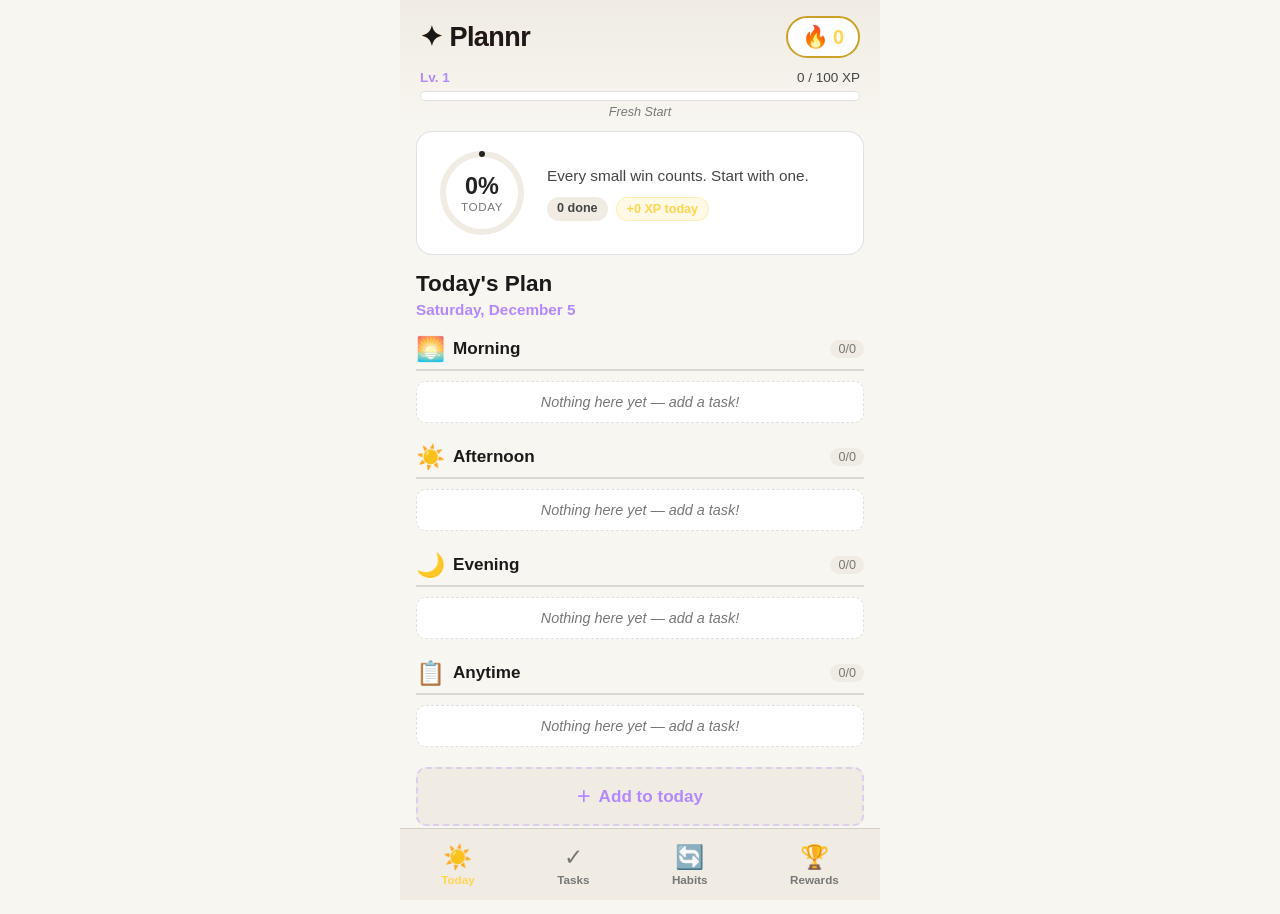
==== commit 3b9c5584: "Add Plannr: dopamine-powered life planner PWA for Kindle Build an offline-first progressive web app " ====
--- a/index.html
+++ b/index.html
@@ -1,118 +1,219 @@
 <!DOCTYPE html>
 <html lang="en">
-  <head>
-    <meta charset="UTF-8" />
-    <meta name="viewport" content="width=device-width, initial-scale=1.0, viewport-fit=cover" />
-    <title>Plannr - Dopamine Life Planner</title>
-    <meta name="description" content="A dopamine-forward life planner built for mobile motivation." />
-    <meta name="theme-color" content="#6d4aff" />
-    <link rel="manifest" href="manifest.webmanifest" />
-    <link rel="stylesheet" href="styles.css" />
-  </head>
-  <body>
-    <main class="app-shell">
-      <header class="app-header card glow">
-        <p class="eyebrow">Level up your day</p>
-        <h1>Plannr</h1>
-        <p class="subtitle">Tiny wins. Big momentum.</p>
-
-        <div class="xp-wrap">
-          <div class="xp-copy">
-            <span id="levelLabel">Level 1</span>
-            <span id="xpLabel">0 XP</span>
-          </div>
-          <div class="progress-track" aria-label="Experience progress">
-            <div id="xpProgress" class="progress-fill"></div>
-          </div>
-        </div>
-
-        <div class="stats-grid">
-          <article class="stat card-soft">
-            <p>Streak</p>
-            <h2><span id="streakCount">0</span> 🔥</h2>
-          </article>
-          <article class="stat card-soft">
-            <p>Done Today</p>
-            <h2 id="doneTodayCount">0</h2>
-          </article>
-          <article class="stat card-soft">
-            <p>Momentum</p>
-            <h2><span id="completionRate">0</span>%</h2>
-          </article>
-        </div>
-      </header>
-
-      <section class="card form-card">
-        <h2>Add mission</h2>
-        <form id="taskForm">
-          <label class="sr-only" for="taskTitle">Task title</label>
-          <input id="taskTitle" name="taskTitle" type="text" maxlength="120" required placeholder="What mundane thing will Future You thank you for?" />
-
-          <div class="row">
-            <label for="taskCategory" class="sr-only">Category</label>
-            <input id="taskCategory" name="taskCategory" type="text" maxlength="30" placeholder="Category (home, work, health)" />
-
-            <label for="taskDueDate" class="sr-only">Due date</label>
-            <input id="taskDueDate" name="taskDueDate" type="date" />
-          </div>
-
-          <fieldset class="difficulty-wrap" aria-label="Task difficulty">
-            <legend>Reward size</legend>
-            <label><input type="radio" name="difficulty" value="easy" checked /> Easy +10</label>
-            <label><input type="radio" name="difficulty" value="medium" /> Medium +20</label>
-            <label><input type="radio" name="difficulty" value="hard" /> Hard +35</label>
-          </fieldset>
-
-          <button class="cta" type="submit">Add mission ✨</button>
+<head>
+  <meta charset="UTF-8">
+  <meta name="viewport" content="width=device-width, initial-scale=1.0, maximum-scale=1.0, user-scalable=no, viewport-fit=cover">
+  <meta name="theme-color" content="#1a0f2e">
+  <meta name="apple-mobile-web-app-capable" content="yes">
+  <meta name="apple-mobile-web-app-status-bar-style" content="black-translucent">
+  <meta name="description" content="Plannr — a dopamine-powered life planner for your Kindle">
+  <title>Plannr</title>
+  <link rel="manifest" href="manifest.json">
+  <link rel="icon" href="icons/icon-192.png" type="image/png">
+  <link rel="apple-touch-icon" href="icons/icon-192.png">
+  <link rel="stylesheet" href="css/styles.css">
+</head>
+<body>
+  <div id="app">
+    <!-- Celebration overlay -->
+    <div id="celebration" class="celebration hidden" aria-hidden="true">
+      <div class="celebration-content">
+        <div class="celebration-emoji" id="celebration-emoji">🎉</div>
+        <div class="celebration-text" id="celebration-text">Nice work!</div>
+        <div class="celebration-xp" id="celebration-xp">+10 XP</div>
+      </div>
+      <canvas id="confetti-canvas"></canvas>
+    </div>
+
+    <!-- Level up overlay -->
+    <div id="levelup" class="levelup hidden" aria-hidden="true">
+      <div class="levelup-card">
+        <div class="levelup-badge">⬆️</div>
+        <h2>Level Up!</h2>
+        <p class="levelup-level" id="levelup-level">Level 5</p>
+        <p class="levelup-title" id="levelup-title">Momentum Maker</p>
+        <button class="btn btn-primary" id="levelup-dismiss">Let's go!</button>
+      </div>
+    </div>
+
+    <!-- Header -->
+    <header class="header">
+      <div class="header-top">
+        <h1 class="logo">✦ Plannr</h1>
+        <div class="streak-badge" id="streak-badge" title="Day streak">
+          <span class="streak-flame">🔥</span>
+          <span id="streak-count">0</span>
+        </div>
+      </div>
+      <div class="xp-bar-container">
+        <div class="xp-info">
+          <span class="level-label" id="level-label">Lv. 1</span>
+          <span class="xp-label" id="xp-label">0 / 100 XP</span>
+        </div>
+        <div class="xp-bar">
+          <div class="xp-fill" id="xp-fill"></div>
+        </div>
+        <p class="level-title" id="level-title">Fresh Start</p>
+      </div>
+    </header>
+
+    <!-- Daily progress ring -->
+    <section class="daily-progress" id="daily-progress">
+      <div class="progress-ring-wrap">
+        <svg class="progress-ring" viewBox="0 0 120 120">
+          <circle class="progress-ring-bg" cx="60" cy="60" r="52"/>
+          <circle class="progress-ring-fill" id="progress-ring-fill" cx="60" cy="60" r="52"/>
+        </svg>
+        <div class="progress-ring-text">
+          <span class="progress-percent" id="progress-percent">0%</span>
+          <span class="progress-sub">today</span>
+        </div>
+      </div>
+      <div class="daily-stats">
+        <p class="motivation" id="motivation-text">Every small win counts. Start with one.</p>
+        <div class="stat-pills">
+          <span class="pill" id="stat-done">0 done</span>
+          <span class="pill pill-gold" id="stat-xp-today">+0 XP today</span>
+        </div>
+      </div>
+    </section>
+
+    <!-- Main content views -->
+    <main class="main-content">
+      <!-- Today View -->
+      <section class="view active" id="view-today" data-view="today">
+        <h2 class="section-title">Today's Plan</h2>
+        <p class="date-display" id="date-display"></p>
+
+        <div class="time-blocks" id="time-blocks">
+          <!-- Morning, Afternoon, Evening blocks rendered by JS -->
+        </div>
+
+        <button class="btn btn-add" id="add-task-today">
+          <span class="btn-icon">+</span> Add to today
+        </button>
+      </section>
+
+      <!-- Tasks View -->
+      <section class="view" id="view-tasks" data-view="tasks">
+        <h2 class="section-title">All Tasks</h2>
+        <div class="filter-tabs" id="category-tabs">
+          <button class="tab active" data-category="all">All</button>
+          <button class="tab" data-category="life">Life</button>
+          <button class="tab" data-category="work">Work</button>
+          <button class="tab" data-category="health">Health</button>
+          <button class="tab" data-category="home">Home</button>
+        </div>
+        <ul class="task-list" id="task-list-all"></ul>
+        <button class="btn btn-add" id="add-task">
+          <span class="btn-icon">+</span> New task
+        </button>
+      </section>
+
+      <!-- Habits View -->
+      <section class="view" id="view-habits" data-view="habits">
+        <h2 class="section-title">Daily Habits</h2>
+        <p class="section-sub">Build streaks. Earn bonus XP.</p>
+        <ul class="habit-list" id="habit-list"></ul>
+        <button class="btn btn-add" id="add-habit">
+          <span class="btn-icon">+</span> New habit
+        </button>
+      </section>
+
+      <!-- Rewards View -->
+      <section class="view" id="view-rewards" data-view="rewards">
+        <h2 class="section-title">Trophy Case</h2>
+        <div class="rewards-summary">
+          <div class="reward-stat">
+            <span class="reward-stat-value" id="total-xp">0</span>
+            <span class="reward-stat-label">Total XP</span>
+          </div>
+          <div class="reward-stat">
+            <span class="reward-stat-value" id="best-streak">0</span>
+            <span class="reward-stat-label">Best Streak</span>
+          </div>
+          <div class="reward-stat">
+            <span class="reward-stat-value" id="tasks-completed-total">0</span>
+            <span class="reward-stat-label">Tasks Done</span>
+          </div>
+        </div>
+        <h3 class="subsection-title">Achievements</h3>
+        <div class="achievements-grid" id="achievements-grid"></div>
+      </section>
+    </main>
+
+    <!-- Bottom navigation -->
+    <nav class="bottom-nav" role="navigation">
+      <button class="nav-btn active" data-nav="today" aria-label="Today">
+        <span class="nav-icon">☀️</span>
+        <span class="nav-label">Today</span>
+      </button>
+      <button class="nav-btn" data-nav="tasks" aria-label="Tasks">
+        <span class="nav-icon">✓</span>
+        <span class="nav-label">Tasks</span>
+      </button>
+      <button class="nav-btn" data-nav="habits" aria-label="Habits">
+        <span class="nav-icon">🔄</span>
+        <span class="nav-label">Habits</span>
+      </button>
+      <button class="nav-btn" data-nav="rewards" aria-label="Rewards">
+        <span class="nav-icon">🏆</span>
+        <span class="nav-label">Rewards</span>
+      </button>
+    </nav>
+
+    <!-- Modal for add/edit -->
+    <div id="modal" class="modal hidden" role="dialog" aria-modal="true">
+      <div class="modal-backdrop" id="modal-backdrop"></div>
+      <div class="modal-card">
+        <h3 class="modal-title" id="modal-title">New Task</h3>
+        <form id="modal-form">
+          <input type="hidden" id="modal-id">
+          <input type="hidden" id="modal-type" value="task">
+
+          <label class="field-label" for="modal-text">What needs doing?</label>
+          <input type="text" id="modal-text" class="field-input" placeholder="e.g. Take out recycling" required autocomplete="off">
+
+          <label class="field-label" for="modal-category">Category</label>
+          <select id="modal-category" class="field-input">
+            <option value="life">Life</option>
+            <option value="work">Work</option>
+            <option value="health">Health</option>
+            <option value="home">Home</option>
+          </select>
+
+          <label class="field-label" for="modal-priority">Priority (more XP for harder)</label>
+          <select id="modal-priority" class="field-input">
+            <option value="low">Low — quick win (+5 XP)</option>
+            <option value="medium" selected>Medium (+10 XP)</option>
+            <option value="high">High — boss battle (+20 XP)</option>
+          </select>
+
+          <label class="field-label" for="modal-timeblock">Time of day</label>
+          <select id="modal-timeblock" class="field-input">
+            <option value="morning">🌅 Morning</option>
+            <option value="afternoon">☀️ Afternoon</option>
+            <option value="evening">🌙 Evening</option>
+            <option value="anytime">Anytime</option>
+          </select>
+
+          <div class="modal-actions">
+            <button type="button" class="btn btn-ghost" id="modal-cancel">Cancel</button>
+            <button type="submit" class="btn btn-primary" id="modal-save">Save</button>
+          </div>
+          <button type="button" class="btn btn-danger hidden" id="modal-delete">Delete</button>
         </form>
-      </section>
-
-      <section class="card">
-        <div class="section-head">
-          <h2>Quest board</h2>
-          <div class="filters" role="tablist" aria-label="Task filters">
-            <button type="button" class="chip active" data-filter="today">Today</button>
-            <button type="button" class="chip" data-filter="week">Week</button>
-            <button type="button" class="chip" data-filter="all">All</button>
-            <button type="button" class="chip" data-filter="done">Done</button>
-          </div>
-        </div>
-        <p id="questHint" class="quest-hint"></p>
-        <ul id="taskList" class="task-list" aria-live="polite"></ul>
-      </section>
-
-      <section class="card">
-        <div class="section-head">
-          <h2>Daily boosts</h2>
-          <form id="habitForm" class="habit-form">
-            <label class="sr-only" for="habitTitle">Habit title</label>
-            <input id="habitTitle" type="text" maxlength="40" placeholder="Add a tiny daily habit" />
-            <button type="submit" class="ghost">Add</button>
-          </form>
-        </div>
-        <ul id="habitList" class="habit-list"></ul>
-      </section>
-
-      <section class="card">
-        <h2>Day map</h2>
-        <div class="planner-grid">
-          <label>
-            Morning
-            <textarea id="morningPlan" rows="3" placeholder="Top 1-2 tasks before lunch"></textarea>
-          </label>
-          <label>
-            Afternoon
-            <textarea id="afternoonPlan" rows="3" placeholder="Energy dip proof tasks"></textarea>
-          </label>
-          <label>
-            Evening
-            <textarea id="eveningPlan" rows="3" placeholder="Shut-down ritual"></textarea>
-          </label>
-        </div>
-      </section>
-    </main>
-
-    <div id="burstLayer" class="burst-layer" aria-hidden="true"></div>
-    <script src="app.js"></script>
-  </body>
+      </div>
+    </div>
+  </div>
+
+  <script src="js/gamification.js"></script>
+  <script src="js/store.js"></script>
+  <script src="js/app.js"></script>
+  <script>
+    if ('serviceWorker' in navigator) {
+      navigator.serviceWorker.register('sw.js').catch(function() {});
+    }
+  </script>
+</body>
 </html>
--- a/css/styles.css
+++ b/css/styles.css
@@ -0,0 +1,897 @@
+/* Plannr — Kindle-optimized, dopamine-forward life planner */
+
+:root {
+  --bg-deep: #0f0a1a;
+  --bg-card: #1a1230;
+  --bg-elevated: #241a3d;
+  --text-primary: #f5f0ff;
+  --text-secondary: #b8a8d4;
+  --text-muted: #7a6a96;
+  --accent-gold: #ffd54f;
+  --accent-gold-dim: #c9a227;
+  --accent-mint: #69f0ae;
+  --accent-coral: #ff6b9d;
+  --accent-purple: #b388ff;
+  --accent-blue: #64b5f6;
+  --success: #69f0ae;
+  --danger: #ff5252;
+  --border: rgba(255, 255, 255, 0.08);
+  --shadow: 0 4px 24px rgba(0, 0, 0, 0.4);
+  --radius: 16px;
+  --radius-sm: 10px;
+  --nav-height: 72px;
+  --header-height: 140px;
+  --touch-min: 48px;
+  --font: -apple-system, BlinkMacSystemFont, "Segoe UI", Roboto, "Helvetica Neue", Arial, sans-serif;
+  --transition: 0.2s ease;
+}
+
+*, *::before, *::after {
+  box-sizing: border-box;
+  margin: 0;
+  padding: 0;
+}
+
+html {
+  font-size: 18px;
+  -webkit-text-size-adjust: 100%;
+}
+
+body {
+  font-family: var(--font);
+  background: var(--bg-deep);
+  color: var(--text-primary);
+  min-height: 100vh;
+  min-height: 100dvh;
+  overflow-x: hidden;
+  -webkit-tap-highlight-color: transparent;
+  user-select: none;
+  -webkit-user-select: none;
+}
+
+#app {
+  max-width: 480px;
+  margin: 0 auto;
+  min-height: 100vh;
+  min-height: 100dvh;
+  display: flex;
+  flex-direction: column;
+  padding-bottom: calc(var(--nav-height) + env(safe-area-inset-bottom, 0px));
+}
+
+.hidden { display: none !important; }
+
+/* ── Header ── */
+.header {
+  background: linear-gradient(180deg, var(--bg-elevated) 0%, var(--bg-deep) 100%);
+  padding: 16px 20px 12px;
+  position: sticky;
+  top: 0;
+  z-index: 10;
+}
+
+.header-top {
+  display: flex;
+  justify-content: space-between;
+  align-items: center;
+  margin-bottom: 12px;
+}
+
+.logo {
+  font-size: 1.5rem;
+  font-weight: 800;
+  letter-spacing: -0.02em;
+  background: linear-gradient(135deg, var(--accent-gold), var(--accent-coral));
+  -webkit-background-clip: text;
+  -webkit-text-fill-color: transparent;
+  background-clip: text;
+}
+
+.streak-badge {
+  display: flex;
+  align-items: center;
+  gap: 4px;
+  background: var(--bg-card);
+  border: 2px solid var(--accent-gold-dim);
+  border-radius: 999px;
+  padding: 6px 14px;
+  font-weight: 700;
+  font-size: 1.1rem;
+  color: var(--accent-gold);
+}
+
+.streak-flame {
+  font-size: 1.2rem;
+  animation: pulse-flame 1.5s ease-in-out infinite;
+}
+
+@keyframes pulse-flame {
+  0%, 100% { transform: scale(1); }
+  50% { transform: scale(1.15); }
+}
+
+.xp-bar-container {
+  margin-top: 4px;
+}
+
+.xp-info {
+  display: flex;
+  justify-content: space-between;
+  font-size: 0.75rem;
+  color: var(--text-secondary);
+  margin-bottom: 6px;
+}
+
+.level-label {
+  font-weight: 700;
+  color: var(--accent-purple);
+}
+
+.xp-bar {
+  height: 10px;
+  background: var(--bg-card);
+  border-radius: 999px;
+  overflow: hidden;
+  border: 1px solid var(--border);
+}
+
+.xp-fill {
+  height: 100%;
+  width: 0%;
+  background: linear-gradient(90deg, var(--accent-purple), var(--accent-gold));
+  border-radius: 999px;
+  transition: width 0.6s cubic-bezier(0.34, 1.56, 0.64, 1);
+}
+
+.level-title {
+  font-size: 0.7rem;
+  color: var(--text-muted);
+  margin-top: 4px;
+  text-align: center;
+  font-style: italic;
+}
+
+/* ── Daily Progress ── */
+.daily-progress {
+  display: flex;
+  align-items: center;
+  gap: 20px;
+  padding: 16px 20px;
+  background: var(--bg-card);
+  margin: 0 16px;
+  border-radius: var(--radius);
+  border: 1px solid var(--border);
+}
+
+.progress-ring-wrap {
+  position: relative;
+  width: 90px;
+  height: 90px;
+  flex-shrink: 0;
+}
+
+.progress-ring {
+  width: 100%;
+  height: 100%;
+  transform: rotate(-90deg);
+}
+
+.progress-ring-bg {
+  fill: none;
+  stroke: var(--bg-elevated);
+  stroke-width: 8;
+}
+
+.progress-ring-fill {
+  fill: none;
+  stroke: var(--accent-mint);
+  stroke-width: 8;
+  stroke-linecap: round;
+  stroke-dasharray: 326.73;
+  stroke-dashoffset: 326.73;
+  transition: stroke-dashoffset 0.8s cubic-bezier(0.34, 1.56, 0.64, 1);
+}
+
+.progress-ring-text {
+  position: absolute;
+  inset: 0;
+  display: flex;
+  flex-direction: column;
+  align-items: center;
+  justify-content: center;
+}
+
+.progress-percent {
+  font-size: 1.3rem;
+  font-weight: 800;
+  color: var(--accent-mint);
+}
+
+.progress-sub {
+  font-size: 0.65rem;
+  color: var(--text-muted);
+  text-transform: uppercase;
+  letter-spacing: 0.05em;
+}
+
+.motivation {
+  font-size: 0.85rem;
+  color: var(--text-secondary);
+  line-height: 1.4;
+  margin-bottom: 10px;
+}
+
+.stat-pills {
+  display: flex;
+  flex-wrap: wrap;
+  gap: 8px;
+}
+
+.pill {
+  font-size: 0.7rem;
+  font-weight: 600;
+  padding: 4px 10px;
+  border-radius: 999px;
+  background: var(--bg-elevated);
+  color: var(--text-secondary);
+}
+
+.pill-gold {
+  background: rgba(255, 213, 79, 0.15);
+  color: var(--accent-gold);
+  border: 1px solid rgba(255, 213, 79, 0.3);
+}
+
+/* ── Main Content ── */
+.main-content {
+  flex: 1;
+  padding: 16px;
+}
+
+.view {
+  display: none;
+}
+
+.view.active {
+  display: block;
+  animation: fadeIn 0.25s ease;
+}
+
+@keyframes fadeIn {
+  from { opacity: 0; transform: translateY(8px); }
+  to { opacity: 1; transform: translateY(0); }
+}
+
+.section-title {
+  font-size: 1.25rem;
+  font-weight: 700;
+  margin-bottom: 4px;
+}
+
+.section-sub {
+  font-size: 0.8rem;
+  color: var(--text-muted);
+  margin-bottom: 16px;
+}
+
+.date-display {
+  font-size: 0.85rem;
+  color: var(--accent-purple);
+  margin-bottom: 16px;
+  font-weight: 600;
+}
+
+.subsection-title {
+  font-size: 1rem;
+  font-weight: 600;
+  margin: 20px 0 12px;
+  color: var(--text-secondary);
+}
+
+/* ── Time Blocks ── */
+.time-block {
+  margin-bottom: 20px;
+}
+
+.time-block-header {
+  display: flex;
+  align-items: center;
+  gap: 8px;
+  margin-bottom: 10px;
+  padding-bottom: 6px;
+  border-bottom: 2px solid var(--border);
+}
+
+.time-block-icon {
+  font-size: 1.3rem;
+}
+
+.time-block-label {
+  font-weight: 700;
+  font-size: 0.95rem;
+  flex: 1;
+}
+
+.time-block-count {
+  font-size: 0.7rem;
+  color: var(--text-muted);
+  background: var(--bg-elevated);
+  padding: 2px 8px;
+  border-radius: 999px;
+}
+
+.time-block-empty {
+  font-size: 0.8rem;
+  color: var(--text-muted);
+  font-style: italic;
+  padding: 12px;
+  text-align: center;
+  background: var(--bg-card);
+  border-radius: var(--radius-sm);
+  border: 1px dashed var(--border);
+}
+
+/* ── Task Items ── */
+.task-list, .habit-list {
+  list-style: none;
+  margin-bottom: 16px;
+}
+
+.task-item, .habit-item {
+  display: flex;
+  align-items: center;
+  gap: 12px;
+  padding: 14px 16px;
+  background: var(--bg-card);
+  border: 1px solid var(--border);
+  border-radius: var(--radius-sm);
+  margin-bottom: 8px;
+  min-height: var(--touch-min);
+  transition: transform var(--transition), border-color var(--transition);
+  cursor: pointer;
+}
+
+.task-item:active, .habit-item:active {
+  transform: scale(0.98);
+}
+
+.task-item.completed {
+  opacity: 0.55;
+  border-color: rgba(105, 240, 174, 0.2);
+}
+
+.task-item.completed .task-text {
+  text-decoration: line-through;
+  color: var(--text-muted);
+}
+
+.task-check {
+  width: 32px;
+  height: 32px;
+  border-radius: 50%;
+  border: 3px solid var(--text-muted);
+  background: transparent;
+  flex-shrink: 0;
+  display: flex;
+  align-items: center;
+  justify-content: center;
+  font-size: 1rem;
+  transition: all 0.3s cubic-bezier(0.34, 1.56, 0.64, 1);
+  cursor: pointer;
+}
+
+.task-check.checked {
+  border-color: var(--accent-mint);
+  background: var(--accent-mint);
+  color: var(--bg-deep);
+  transform: scale(1.1);
+  animation: checkPop 0.4s cubic-bezier(0.34, 1.56, 0.64, 1);
+}
+
+@keyframes checkPop {
+  0% { transform: scale(0.5); }
+  60% { transform: scale(1.2); }
+  100% { transform: scale(1.1); }
+}
+
+.task-body {
+  flex: 1;
+  min-width: 0;
+}
+
+.task-text {
+  font-size: 0.95rem;
+  font-weight: 500;
+  line-height: 1.3;
+  word-break: break-word;
+}
+
+.task-meta {
+  display: flex;
+  gap: 6px;
+  margin-top: 4px;
+  flex-wrap: wrap;
+}
+
+.task-tag {
+  font-size: 0.65rem;
+  font-weight: 600;
+  padding: 2px 7px;
+  border-radius: 4px;
+  text-transform: uppercase;
+  letter-spacing: 0.03em;
+}
+
+.tag-life { background: rgba(179, 136, 255, 0.2); color: var(--accent-purple); }
+.tag-work { background: rgba(100, 181, 246, 0.2); color: var(--accent-blue); }
+.tag-health { background: rgba(105, 240, 174, 0.2); color: var(--accent-mint); }
+.tag-home { background: rgba(255, 107, 157, 0.2); color: var(--accent-coral); }
+
+.tag-priority-high { color: var(--accent-coral); }
+.tag-priority-low { color: var(--text-muted); }
+
+.task-xp {
+  font-size: 0.7rem;
+  font-weight: 700;
+  color: var(--accent-gold);
+  flex-shrink: 0;
+}
+
+/* ── Habits ── */
+.habit-item {
+  flex-wrap: wrap;
+}
+
+.habit-streak {
+  display: flex;
+  align-items: center;
+  gap: 4px;
+  font-size: 0.75rem;
+  font-weight: 700;
+  color: var(--accent-gold);
+  margin-left: auto;
+}
+
+.habit-streak-bar {
+  width: 100%;
+  height: 4px;
+  background: var(--bg-elevated);
+  border-radius: 999px;
+  margin-top: 8px;
+  overflow: hidden;
+}
+
+.habit-streak-fill {
+  height: 100%;
+  background: linear-gradient(90deg, var(--accent-gold-dim), var(--accent-gold));
+  border-radius: 999px;
+  transition: width 0.5s ease;
+}
+
+/* ── Filter Tabs ── */
+.filter-tabs {
+  display: flex;
+  gap: 6px;
+  overflow-x: auto;
+  margin-bottom: 16px;
+  padding-bottom: 4px;
+  -webkit-overflow-scrolling: touch;
+}
+
+.tab {
+  flex-shrink: 0;
+  padding: 8px 16px;
+  border: 1px solid var(--border);
+  border-radius: 999px;
+  background: var(--bg-card);
+  color: var(--text-secondary);
+  font-size: 0.8rem;
+  font-weight: 600;
+  cursor: pointer;
+  min-height: var(--touch-min);
+  transition: all var(--transition);
+}
+
+.tab.active {
+  background: var(--accent-purple);
+  color: var(--bg-deep);
+  border-color: var(--accent-purple);
+}
+
+/* ── Rewards ── */
+.rewards-summary {
+  display: grid;
+  grid-template-columns: repeat(3, 1fr);
+  gap: 10px;
+  margin-bottom: 8px;
+}
+
+.reward-stat {
+  background: var(--bg-card);
+  border: 1px solid var(--border);
+  border-radius: var(--radius-sm);
+  padding: 14px 8px;
+  text-align: center;
+}
+
+.reward-stat-value {
+  display: block;
+  font-size: 1.4rem;
+  font-weight: 800;
+  color: var(--accent-gold);
+}
+
+.reward-stat-label {
+  font-size: 0.6rem;
+  color: var(--text-muted);
+  text-transform: uppercase;
+  letter-spacing: 0.04em;
+}
+
+.achievements-grid {
+  display: grid;
+  grid-template-columns: repeat(2, 1fr);
+  gap: 10px;
+}
+
+.achievement {
+  background: var(--bg-card);
+  border: 1px solid var(--border);
+  border-radius: var(--radius-sm);
+  padding: 16px 12px;
+  text-align: center;
+  transition: transform var(--transition);
+}
+
+.achievement.unlocked {
+  border-color: rgba(255, 213, 79, 0.4);
+  background: linear-gradient(135deg, var(--bg-card), rgba(255, 213, 79, 0.05));
+}
+
+.achievement.locked {
+  opacity: 0.4;
+  filter: grayscale(1);
+}
+
+.achievement-icon {
+  font-size: 2rem;
+  margin-bottom: 6px;
+}
+
+.achievement-name {
+  font-size: 0.75rem;
+  font-weight: 700;
+  margin-bottom: 2px;
+}
+
+.achievement-desc {
+  font-size: 0.6rem;
+  color: var(--text-muted);
+}
+
+/* ── Buttons ── */
+.btn {
+  display: inline-flex;
+  align-items: center;
+  justify-content: center;
+  gap: 8px;
+  padding: 14px 24px;
+  border: none;
+  border-radius: var(--radius-sm);
+  font-size: 0.95rem;
+  font-weight: 700;
+  font-family: var(--font);
+  cursor: pointer;
+  min-height: var(--touch-min);
+  width: 100%;
+  transition: transform var(--transition), opacity var(--transition);
+}
+
+.btn:active {
+  transform: scale(0.97);
+}
+
+.btn-add {
+  background: var(--bg-elevated);
+  color: var(--accent-purple);
+  border: 2px dashed rgba(179, 136, 255, 0.3);
+}
+
+.btn-primary {
+  background: linear-gradient(135deg, var(--accent-purple), #9575cd);
+  color: white;
+}
+
+.btn-ghost {
+  background: transparent;
+  color: var(--text-secondary);
+  border: 1px solid var(--border);
+}
+
+.btn-danger {
+  background: transparent;
+  color: var(--danger);
+  border: 1px solid rgba(255, 82, 82, 0.3);
+  margin-top: 8px;
+}
+
+.btn-icon {
+  font-size: 1.3rem;
+  font-weight: 300;
+}
+
+/* ── Bottom Nav ── */
+.bottom-nav {
+  position: fixed;
+  bottom: 0;
+  left: 0;
+  right: 0;
+  max-width: 480px;
+  margin: 0 auto;
+  height: var(--nav-height);
+  background: var(--bg-elevated);
+  border-top: 1px solid var(--border);
+  display: flex;
+  justify-content: space-around;
+  align-items: center;
+  padding-bottom: env(safe-area-inset-bottom, 0px);
+  z-index: 20;
+}
+
+.nav-btn {
+  display: flex;
+  flex-direction: column;
+  align-items: center;
+  gap: 2px;
+  background: none;
+  border: none;
+  color: var(--text-muted);
+  cursor: pointer;
+  padding: 8px 16px;
+  min-width: var(--touch-min);
+  min-height: var(--touch-min);
+  transition: color var(--transition);
+}
+
+.nav-btn.active {
+  color: var(--accent-gold);
+}
+
+.nav-icon {
+  font-size: 1.3rem;
+}
+
+.nav-label {
+  font-size: 0.65rem;
+  font-weight: 600;
+}
+
+/* ── Modal ── */
+.modal {
+  position: fixed;
+  inset: 0;
+  z-index: 100;
+  display: flex;
+  align-items: flex-end;
+  justify-content: center;
+}
+
+.modal-backdrop {
+  position: absolute;
+  inset: 0;
+  background: rgba(0, 0, 0, 0.6);
+}
+
+.modal-card {
+  position: relative;
+  background: var(--bg-elevated);
+  border-radius: var(--radius) var(--radius) 0 0;
+  padding: 24px 20px 32px;
+  width: 100%;
+  max-width: 480px;
+  max-height: 85vh;
+  overflow-y: auto;
+  animation: slideUp 0.3s ease;
+}
+
+@keyframes slideUp {
+  from { transform: translateY(100%); }
+  to { transform: translateY(0); }
+}
+
+.modal-title {
+  font-size: 1.2rem;
+  margin-bottom: 20px;
+}
+
+.field-label {
+  display: block;
+  font-size: 0.75rem;
+  font-weight: 600;
+  color: var(--text-secondary);
+  margin-bottom: 6px;
+  margin-top: 14px;
+}
+
+.field-label:first-of-type {
+  margin-top: 0;
+}
+
+.field-input {
+  width: 100%;
+  padding: 14px 16px;
+  background: var(--bg-card);
+  border: 1px solid var(--border);
+  border-radius: var(--radius-sm);
+  color: var(--text-primary);
+  font-size: 1rem;
+  font-family: var(--font);
+  min-height: var(--touch-min);
+}
+
+.field-input:focus {
+  outline: none;
+  border-color: var(--accent-purple);
+}
+
+.modal-actions {
+  display: flex;
+  gap: 10px;
+  margin-top: 24px;
+}
+
+.modal-actions .btn {
+  flex: 1;
+}
+
+/* ── Celebration ── */
+.celebration {
+  position: fixed;
+  inset: 0;
+  z-index: 200;
+  display: flex;
+  align-items: center;
+  justify-content: center;
+  pointer-events: none;
+}
+
+.celebration-content {
+  text-align: center;
+  z-index: 2;
+  animation: celebrateIn 0.5s cubic-bezier(0.34, 1.56, 0.64, 1);
+}
+
+@keyframes celebrateIn {
+  0% { transform: scale(0) rotate(-10deg); opacity: 0; }
+  100% { transform: scale(1) rotate(0); opacity: 1; }
+}
+
+.celebration-emoji {
+  font-size: 4rem;
+  margin-bottom: 8px;
+  animation: bounce 0.6s ease infinite alternate;
+}
+
+@keyframes bounce {
+  from { transform: translateY(0); }
+  to { transform: translateY(-12px); }
+}
+
+.celebration-text {
+  font-size: 1.5rem;
+  font-weight: 800;
+  color: var(--text-primary);
+  text-shadow: 0 2px 12px rgba(0,0,0,0.5);
+}
+
+.celebration-xp {
+  font-size: 1.2rem;
+  font-weight: 700;
+  color: var(--accent-gold);
+  margin-top: 4px;
+}
+
+#confetti-canvas {
+  position: absolute;
+  inset: 0;
+  width: 100%;
+  height: 100%;
+  z-index: 1;
+}
+
+/* ── Level Up ── */
+.levelup {
+  position: fixed;
+  inset: 0;
+  z-index: 250;
+  background: rgba(0, 0, 0, 0.75);
+  display: flex;
+  align-items: center;
+  justify-content: center;
+  padding: 20px;
+}
+
+.levelup-card {
+  background: linear-gradient(135deg, var(--bg-elevated), var(--bg-card));
+  border: 2px solid var(--accent-gold);
+  border-radius: var(--radius);
+  padding: 32px 24px;
+  text-align: center;
+  max-width: 320px;
+  width: 100%;
+  animation: levelPop 0.6s cubic-bezier(0.34, 1.56, 0.64, 1);
+}
+
+@keyframes levelPop {
+  0% { transform: scale(0.5); opacity: 0; }
+  100% { transform: scale(1); opacity: 1; }
+}
+
+.levelup-badge {
+  font-size: 3rem;
+  margin-bottom: 8px;
+}
+
+.levelup-card h2 {
+  font-size: 1.5rem;
+  color: var(--accent-gold);
+  margin-bottom: 8px;
+}
+
+.levelup-level {
+  font-size: 2rem;
+  font-weight: 800;
+  color: var(--text-primary);
+}
+
+.levelup-title {
+  font-size: 0.9rem;
+  color: var(--accent-purple);
+  font-style: italic;
+  margin: 8px 0 20px;
+}
+
+/* ── E-ink / high-contrast Kindle mode ── */
+@media (prefers-color-scheme: light) {
+  :root {
+    --bg-deep: #f8f6f0;
+    --bg-card: #ffffff;
+    --bg-elevated: #f0ece4;
+    --text-primary: #1a1a1a;
+    --text-secondary: #444;
+    --text-muted: #777;
+    --border: rgba(0, 0, 0, 0.12);
+  }
+
+  .logo {
+    -webkit-text-fill-color: #1a1a1a;
+    color: #1a1a1a;
+  }
+
+  .xp-fill {
+    background: #333;
+  }
+
+  .progress-ring-fill {
+    stroke: #222;
+  }
+
+  .progress-percent {
+    color: #222;
+  }
+}
+
+/* Reduce motion for accessibility / e-ink */
+@media (prefers-reduced-motion: reduce) {
+  *, *::before, *::after {
+    animation-duration: 0.01ms !important;
+    transition-duration: 0.01ms !important;
+  }
+}
+
+/* Very small screens / old Kindle */
+@media (max-width: 360px) {
+  html { font-size: 16px; }
+  .rewards-summary { grid-template-columns: 1fr; }
+  .achievements-grid { grid-template-columns: 1fr; }
+}
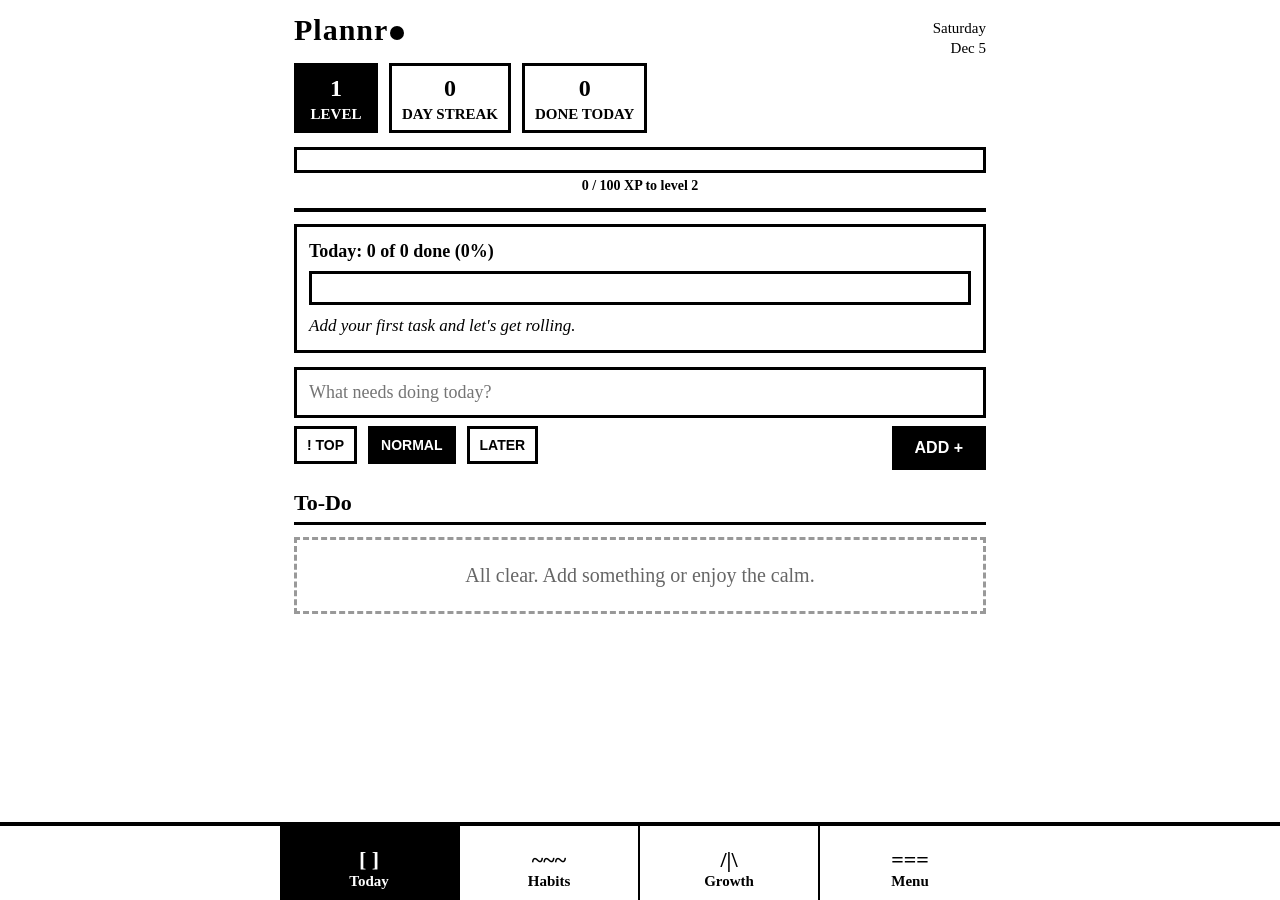
==== commit e62fcdd5: "Add Plannr: e-ink-first gamified life planner for old Kindles - Single self-contained offline index." ====
--- a/index.html
+++ b/index.html
@@ -1,219 +1,1244 @@
 <!DOCTYPE html>
 <html lang="en">
 <head>
-  <meta charset="UTF-8">
-  <meta name="viewport" content="width=device-width, initial-scale=1.0, maximum-scale=1.0, user-scalable=no, viewport-fit=cover">
-  <meta name="theme-color" content="#1a0f2e">
-  <meta name="apple-mobile-web-app-capable" content="yes">
-  <meta name="apple-mobile-web-app-status-bar-style" content="black-translucent">
-  <meta name="description" content="Plannr — a dopamine-powered life planner for your Kindle">
-  <title>Plannr</title>
-  <link rel="manifest" href="manifest.json">
-  <link rel="icon" href="icons/icon-192.png" type="image/png">
-  <link rel="apple-touch-icon" href="icons/icon-192.png">
-  <link rel="stylesheet" href="css/styles.css">
+<meta charset="utf-8">
+<meta name="viewport" content="width=device-width, initial-scale=1.0, maximum-scale=1.0, user-scalable=no">
+<meta name="apple-mobile-web-app-capable" content="yes">
+<title>Plannr</title>
+<style>
+/* ------------------------------------------------------------------
+   Plannr - an e-ink-first life planner for old Kindles.
+   Design goals:
+     * Pure black/white, high contrast (grayscale e-ink)
+     * Big touch targets (fingers on a 6" screen)
+     * No webfonts, no images, no emoji (old Kindles show boxes)
+     * Strong, instant visual rewards instead of animation
+       (e-ink refresh is slow; bold state changes feel great)
+   ------------------------------------------------------------------ */
+
+* { -webkit-box-sizing: border-box; box-sizing: border-box; margin: 0; padding: 0; }
+
+html, body {
+  background: #ffffff;
+  color: #000000;
+  font-family: Georgia, "Times New Roman", serif;
+  font-size: 20px;
+  line-height: 1.35;
+  -webkit-text-size-adjust: 100%;
+}
+
+body { padding: 0 0 96px 0; }     /* leave room for fixed bottom nav */
+
+/* ----- generic ----- */
+.wrap { max-width: 720px; margin: 0 auto; padding: 0 14px; }
+.hidden { display: none !important; }
+.center { text-align: center; }
+.muted { color: #555555; }
+.tiny { font-size: 14px; }
+.big { font-size: 26px; }
+.strike { text-decoration: line-through; color: #777777; }
+.spacer { height: 14px; }
+.hr { border: 0; border-top: 3px solid #000; margin: 14px 0; }
+.dashed { border: 0; border-top: 2px dashed #999; margin: 12px 0; }
+
+/* ----- header ----- */
+.topbar {
+  border-bottom: 4px solid #000;
+  padding: 10px 0 12px 0;
+  margin-bottom: 12px;
+}
+.brand {
+  font-size: 30px;
+  font-weight: bold;
+  letter-spacing: 1px;
+  display: inline-block;
+}
+.brand .dot { /* the "tracking dot" of the logo, drawn in CSS */
+  display: inline-block;
+  width: 14px; height: 14px;
+  background: #000;
+  border-radius: 50%;
+  margin-left: 2px;
+  vertical-align: baseline;
+}
+.datehead { float: right; text-align: right; font-size: 15px; padding-top: 8px; }
+
+/* level + xp strip */
+.statrow { margin-top: 12px; }
+.statcell {
+  display: inline-block;
+  vertical-align: middle;
+  border: 3px solid #000;
+  padding: 6px 10px;
+  margin: 0 6px 6px 0;
+  font-size: 15px;
+  font-weight: bold;
+  min-width: 84px;
+  text-align: center;
+}
+.statcell .num { font-size: 24px; display: block; }
+.statcell.solid { background: #000; color: #fff; }
+
+/* xp bar */
+.xpwrap { margin-top: 8px; }
+.xpbar {
+  border: 3px solid #000;
+  height: 26px;
+  position: relative;
+  background: #fff;
+}
+.xpfill { background: #000; height: 100%; width: 0%; }
+.xplabel {
+  font-size: 14px; margin-top: 4px; text-align: center; font-weight: bold;
+}
+
+/* ----- section headings ----- */
+.h2 {
+  font-size: 22px;
+  font-weight: bold;
+  border-bottom: 3px solid #000;
+  padding-bottom: 4px;
+  margin: 6px 0 12px 0;
+}
+
+/* ----- day progress ----- */
+.dayprog { border: 3px solid #000; padding: 12px; margin-bottom: 14px; }
+.dayprog .label { font-weight: bold; font-size: 18px; margin-bottom: 8px; }
+.pbar { border: 3px solid #000; height: 34px; background: #fff; }
+.pfill { background: #000; height: 100%; width: 0%; }
+.praise { margin-top: 10px; font-style: italic; font-size: 17px; }
+
+/* ----- task / habit rows ----- */
+ul.list { list-style: none; clear: both; }
+li.item {
+  border: 3px solid #000;
+  margin-bottom: 10px;
+  padding: 0;
+  overflow: hidden;
+}
+li.item.done { background: #f0f0f0; }
+
+.checkbtn {
+  float: left;
+  width: 62px;
+  height: 62px;
+  border: 0;
+  border-right: 3px solid #000;
+  background: #fff;
+  color: #000;
+  font-size: 34px;
+  line-height: 56px;
+  font-family: Georgia, serif;
+  cursor: pointer;
+  -webkit-appearance: none;
+  appearance: none;
+}
+.checkbtn.on { background: #000; color: #fff; }
+
+.itembody {
+  margin-left: 62px;
+  padding: 8px 10px;
+  min-height: 62px;
+  position: relative;
+}
+.itemtext { font-size: 19px; display: block; padding-right: 56px; word-wrap: break-word; }
+.itemmeta { font-size: 13px; color: #555; margin-top: 2px; }
+
+.flag { /* priority flag, drawn with text */
+  display: inline-block;
+  border: 2px solid #000;
+  font-size: 11px;
+  font-weight: bold;
+  padding: 0 5px;
+  margin-right: 6px;
+  vertical-align: middle;
+}
+.flag.hi { background: #000; color: #fff; }
+
+.delbtn {
+  position: absolute;
+  top: 50%;
+  right: 8px;
+  margin-top: -22px;
+  width: 44px; height: 44px;
+  border: 3px solid #000;
+  background: #fff;
+  color: #000;
+  font-size: 22px;
+  line-height: 38px;
+  cursor: pointer;
+  -webkit-appearance: none;
+}
+
+/* habit streak dots */
+.weekrow { margin-top: 6px; white-space: nowrap; }
+.wk {
+  display: inline-block;
+  width: 26px; height: 26px;
+  border: 2px solid #000;
+  margin-right: 4px;
+  text-align: center;
+  font-size: 12px;
+  line-height: 22px;
+}
+.wk.fill { background: #000; color: #fff; }
+.wk.today { border-width: 3px; }
+
+/* ----- add bar ----- */
+.addbar { margin: 4px 0 18px 0; }
+.addbar input.txt {
+  width: 100%;
+  border: 3px solid #000;
+  padding: 12px;
+  font-size: 18px;
+  font-family: Georgia, serif;
+  -webkit-appearance: none;
+  background: #fff;
+  color: #000;
+}
+.addrow2 { margin-top: 8px; overflow: hidden; }   /* contains floated ADD button */
+.prio-pick { display: inline-block; }
+.pbtn {
+  border: 3px solid #000;
+  background: #fff;
+  color: #000;
+  font-size: 14px;
+  font-weight: bold;
+  padding: 8px 10px;
+  margin-right: 6px;
+  cursor: pointer;
+  -webkit-appearance: none;
+}
+.pbtn.sel { background: #000; color: #fff; }
+.addgo {
+  float: right;
+  border: 3px solid #000;
+  background: #000;
+  color: #fff;
+  font-size: 16px;
+  font-weight: bold;
+  padding: 10px 20px;
+  cursor: pointer;
+  -webkit-appearance: none;
+}
+
+/* ----- garden / tree ----- */
+.treebox {
+  border: 3px solid #000;
+  padding: 10px;
+  margin-bottom: 14px;
+  text-align: center;
+}
+pre.tree {
+  font-family: "Courier New", Courier, monospace;
+  font-size: 15px;
+  line-height: 1.15;
+  white-space: pre;
+  display: inline-block;
+  text-align: left;
+}
+.treestage { font-weight: bold; font-size: 18px; margin-top: 6px; }
+
+/* ----- achievements ----- */
+.ach {
+  border: 3px solid #000;
+  padding: 10px 12px;
+  margin-bottom: 10px;
+}
+.ach.locked { border-style: dashed; color: #888; }
+.ach .name { font-weight: bold; font-size: 18px; }
+.ach .seal {
+  float: right;
+  border: 2px solid #000;
+  font-size: 12px;
+  font-weight: bold;
+  padding: 2px 8px;
+}
+.ach.locked .seal { border-style: dashed; color: #888; }
+
+/* ----- stats grid ----- */
+.statbox {
+  border: 3px solid #000;
+  display: inline-block;
+  width: 47%;
+  margin: 0 1% 10px 1%;
+  padding: 12px;
+  text-align: center;
+  vertical-align: top;
+}
+.statbox .v { font-size: 30px; font-weight: bold; display: block; }
+.statbox .k { font-size: 14px; }
+
+/* ----- bottom nav ----- */
+.nav {
+  position: fixed;
+  left: 0; right: 0; bottom: 0;
+  background: #fff;
+  border-top: 4px solid #000;
+  height: 78px;
+}
+.nav .navin { max-width: 720px; margin: 0 auto; }
+.tab {
+  display: block;
+  float: left;
+  width: 25%;
+  height: 74px;
+  border: 0;
+  border-right: 2px solid #000;
+  background: #fff;
+  color: #000;
+  font-family: Georgia, serif;
+  font-size: 15px;
+  font-weight: bold;
+  cursor: pointer;
+  -webkit-appearance: none;
+  padding-top: 12px;
+}
+.tab:last-child { border-right: 0; }
+.tab.active { background: #000; color: #fff; }
+.tab .ico { font-size: 22px; display: block; line-height: 1.1; }
+
+/* ----- toast (reward feedback) ----- */
+.toast {
+  position: fixed;
+  left: 50%;
+  top: 30%;
+  margin-left: -130px;
+  width: 260px;
+  border: 4px solid #000;
+  background: #fff;
+  color: #000;
+  text-align: center;
+  padding: 16px;
+  z-index: 50;
+}
+.toast .big { font-size: 30px; font-weight: bold; display: block; }
+.toast .sub { font-size: 16px; margin-top: 6px; }
+
+/* ----- modal (level up / achievement) ----- */
+.mask {
+  position: fixed; left: 0; top: 0; right: 0; bottom: 0;
+  background: #000;
+  z-index: 60;
+}
+.modal {
+  position: fixed;
+  left: 50%; top: 50%;
+  width: 300px;
+  margin-left: -150px;
+  margin-top: -170px;
+  background: #fff;
+  border: 5px solid #000;
+  z-index: 61;
+  padding: 18px;
+  text-align: center;
+}
+.modal .kicker { font-size: 16px; font-weight: bold; letter-spacing: 2px; }
+.modal .title { font-size: 32px; font-weight: bold; margin: 8px 0; }
+.modal pre.tree { font-size: 13px; }
+.modal .okbtn {
+  margin-top: 14px;
+  border: 3px solid #000;
+  background: #000;
+  color: #fff;
+  font-size: 18px;
+  font-weight: bold;
+  padding: 10px 28px;
+  cursor: pointer;
+  -webkit-appearance: none;
+}
+
+/* empty state */
+.empty { border: 3px dashed #999; padding: 22px; text-align: center; color: #666; }
+
+/* settings rows */
+.setrow { border: 3px solid #000; padding: 12px; margin-bottom: 10px; }
+.setbtn {
+  border: 3px solid #000; background: #fff; color: #000;
+  font-size: 15px; font-weight: bold; padding: 8px 14px; cursor: pointer;
+  -webkit-appearance: none;
+}
+.setbtn.danger { background: #000; color: #fff; }
+</style>
 </head>
 <body>
-  <div id="app">
-    <!-- Celebration overlay -->
-    <div id="celebration" class="celebration hidden" aria-hidden="true">
-      <div class="celebration-content">
-        <div class="celebration-emoji" id="celebration-emoji">🎉</div>
-        <div class="celebration-text" id="celebration-text">Nice work!</div>
-        <div class="celebration-xp" id="celebration-xp">+10 XP</div>
-      </div>
-      <canvas id="confetti-canvas"></canvas>
+
+<div class="wrap">
+  <div class="topbar">
+    <div class="datehead" id="datehead">&nbsp;</div>
+    <span class="brand">Plannr<span class="dot"></span></span>
+
+    <div class="statrow">
+      <span class="statcell solid"><span class="num" id="lvlNum">1</span>LEVEL</span>
+      <span class="statcell"><span class="num" id="streakNum">0</span>DAY STREAK</span>
+      <span class="statcell"><span class="num" id="doneNum">0</span>DONE TODAY</span>
     </div>
 
-    <!-- Level up overlay -->
-    <div id="levelup" class="levelup hidden" aria-hidden="true">
-      <div class="levelup-card">
-        <div class="levelup-badge">⬆️</div>
-        <h2>Level Up!</h2>
-        <p class="levelup-level" id="levelup-level">Level 5</p>
-        <p class="levelup-title" id="levelup-title">Momentum Maker</p>
-        <button class="btn btn-primary" id="levelup-dismiss">Let's go!</button>
-      </div>
-    </div>
-
-    <!-- Header -->
-    <header class="header">
-      <div class="header-top">
-        <h1 class="logo">✦ Plannr</h1>
-        <div class="streak-badge" id="streak-badge" title="Day streak">
-          <span class="streak-flame">🔥</span>
-          <span id="streak-count">0</span>
-        </div>
-      </div>
-      <div class="xp-bar-container">
-        <div class="xp-info">
-          <span class="level-label" id="level-label">Lv. 1</span>
-          <span class="xp-label" id="xp-label">0 / 100 XP</span>
-        </div>
-        <div class="xp-bar">
-          <div class="xp-fill" id="xp-fill"></div>
-        </div>
-        <p class="level-title" id="level-title">Fresh Start</p>
-      </div>
-    </header>
-
-    <!-- Daily progress ring -->
-    <section class="daily-progress" id="daily-progress">
-      <div class="progress-ring-wrap">
-        <svg class="progress-ring" viewBox="0 0 120 120">
-          <circle class="progress-ring-bg" cx="60" cy="60" r="52"/>
-          <circle class="progress-ring-fill" id="progress-ring-fill" cx="60" cy="60" r="52"/>
-        </svg>
-        <div class="progress-ring-text">
-          <span class="progress-percent" id="progress-percent">0%</span>
-          <span class="progress-sub">today</span>
-        </div>
-      </div>
-      <div class="daily-stats">
-        <p class="motivation" id="motivation-text">Every small win counts. Start with one.</p>
-        <div class="stat-pills">
-          <span class="pill" id="stat-done">0 done</span>
-          <span class="pill pill-gold" id="stat-xp-today">+0 XP today</span>
-        </div>
-      </div>
-    </section>
-
-    <!-- Main content views -->
-    <main class="main-content">
-      <!-- Today View -->
-      <section class="view active" id="view-today" data-view="today">
-        <h2 class="section-title">Today's Plan</h2>
-        <p class="date-display" id="date-display"></p>
-
-        <div class="time-blocks" id="time-blocks">
-          <!-- Morning, Afternoon, Evening blocks rendered by JS -->
-        </div>
-
-        <button class="btn btn-add" id="add-task-today">
-          <span class="btn-icon">+</span> Add to today
-        </button>
-      </section>
-
-      <!-- Tasks View -->
-      <section class="view" id="view-tasks" data-view="tasks">
-        <h2 class="section-title">All Tasks</h2>
-        <div class="filter-tabs" id="category-tabs">
-          <button class="tab active" data-category="all">All</button>
-          <button class="tab" data-category="life">Life</button>
-          <button class="tab" data-category="work">Work</button>
-          <button class="tab" data-category="health">Health</button>
-          <button class="tab" data-category="home">Home</button>
-        </div>
-        <ul class="task-list" id="task-list-all"></ul>
-        <button class="btn btn-add" id="add-task">
-          <span class="btn-icon">+</span> New task
-        </button>
-      </section>
-
-      <!-- Habits View -->
-      <section class="view" id="view-habits" data-view="habits">
-        <h2 class="section-title">Daily Habits</h2>
-        <p class="section-sub">Build streaks. Earn bonus XP.</p>
-        <ul class="habit-list" id="habit-list"></ul>
-        <button class="btn btn-add" id="add-habit">
-          <span class="btn-icon">+</span> New habit
-        </button>
-      </section>
-
-      <!-- Rewards View -->
-      <section class="view" id="view-rewards" data-view="rewards">
-        <h2 class="section-title">Trophy Case</h2>
-        <div class="rewards-summary">
-          <div class="reward-stat">
-            <span class="reward-stat-value" id="total-xp">0</span>
-            <span class="reward-stat-label">Total XP</span>
-          </div>
-          <div class="reward-stat">
-            <span class="reward-stat-value" id="best-streak">0</span>
-            <span class="reward-stat-label">Best Streak</span>
-          </div>
-          <div class="reward-stat">
-            <span class="reward-stat-value" id="tasks-completed-total">0</span>
-            <span class="reward-stat-label">Tasks Done</span>
-          </div>
-        </div>
-        <h3 class="subsection-title">Achievements</h3>
-        <div class="achievements-grid" id="achievements-grid"></div>
-      </section>
-    </main>
-
-    <!-- Bottom navigation -->
-    <nav class="bottom-nav" role="navigation">
-      <button class="nav-btn active" data-nav="today" aria-label="Today">
-        <span class="nav-icon">☀️</span>
-        <span class="nav-label">Today</span>
-      </button>
-      <button class="nav-btn" data-nav="tasks" aria-label="Tasks">
-        <span class="nav-icon">✓</span>
-        <span class="nav-label">Tasks</span>
-      </button>
-      <button class="nav-btn" data-nav="habits" aria-label="Habits">
-        <span class="nav-icon">🔄</span>
-        <span class="nav-label">Habits</span>
-      </button>
-      <button class="nav-btn" data-nav="rewards" aria-label="Rewards">
-        <span class="nav-icon">🏆</span>
-        <span class="nav-label">Rewards</span>
-      </button>
-    </nav>
-
-    <!-- Modal for add/edit -->
-    <div id="modal" class="modal hidden" role="dialog" aria-modal="true">
-      <div class="modal-backdrop" id="modal-backdrop"></div>
-      <div class="modal-card">
-        <h3 class="modal-title" id="modal-title">New Task</h3>
-        <form id="modal-form">
-          <input type="hidden" id="modal-id">
-          <input type="hidden" id="modal-type" value="task">
-
-          <label class="field-label" for="modal-text">What needs doing?</label>
-          <input type="text" id="modal-text" class="field-input" placeholder="e.g. Take out recycling" required autocomplete="off">
-
-          <label class="field-label" for="modal-category">Category</label>
-          <select id="modal-category" class="field-input">
-            <option value="life">Life</option>
-            <option value="work">Work</option>
-            <option value="health">Health</option>
-            <option value="home">Home</option>
-          </select>
-
-          <label class="field-label" for="modal-priority">Priority (more XP for harder)</label>
-          <select id="modal-priority" class="field-input">
-            <option value="low">Low — quick win (+5 XP)</option>
-            <option value="medium" selected>Medium (+10 XP)</option>
-            <option value="high">High — boss battle (+20 XP)</option>
-          </select>
-
-          <label class="field-label" for="modal-timeblock">Time of day</label>
-          <select id="modal-timeblock" class="field-input">
-            <option value="morning">🌅 Morning</option>
-            <option value="afternoon">☀️ Afternoon</option>
-            <option value="evening">🌙 Evening</option>
-            <option value="anytime">Anytime</option>
-          </select>
-
-          <div class="modal-actions">
-            <button type="button" class="btn btn-ghost" id="modal-cancel">Cancel</button>
-            <button type="submit" class="btn btn-primary" id="modal-save">Save</button>
-          </div>
-          <button type="button" class="btn btn-danger hidden" id="modal-delete">Delete</button>
-        </form>
-      </div>
+    <div class="xpwrap">
+      <div class="xpbar"><div class="xpfill" id="xpFill"></div></div>
+      <div class="xplabel" id="xpLabel">0 / 100 XP to level 2</div>
     </div>
   </div>
-
-  <script src="js/gamification.js"></script>
-  <script src="js/store.js"></script>
-  <script src="js/app.js"></script>
-  <script>
-    if ('serviceWorker' in navigator) {
-      navigator.serviceWorker.register('sw.js').catch(function() {});
-    }
-  </script>
+</div>
+
+<!-- ===================== TODAY ===================== -->
+<div class="wrap view" id="view-today">
+  <div class="dayprog">
+    <div class="label" id="dayLabel">Today's progress</div>
+    <div class="pbar"><div class="pfill" id="dayFill"></div></div>
+    <div class="praise" id="praise">Add your first task and let's get rolling.</div>
+  </div>
+
+  <div class="addbar">
+    <input class="txt" id="taskInput" type="text" placeholder="What needs doing today?" maxlength="120">
+    <div class="addrow2">
+      <span class="prio-pick">
+        <button class="pbtn" data-prio="high" id="prioHigh">! TOP</button>
+        <button class="pbtn sel" data-prio="normal" id="prioNormal">NORMAL</button>
+        <button class="pbtn" data-prio="low" id="prioLow">LATER</button>
+      </span>
+      <button class="addgo" id="addTaskBtn">ADD +</button>
+    </div>
+  </div>
+
+  <div class="h2">To-Do</div>
+  <ul class="list" id="taskList"></ul>
+  <div class="empty hidden" id="taskEmpty">All clear. Add something or enjoy the calm.</div>
+</div>
+
+<!-- ===================== HABITS ===================== -->
+<div class="wrap view hidden" id="view-habits">
+  <div class="h2">Daily Habits</div>
+  <p class="muted tiny" style="margin-bottom:12px;">Small things, every day. Each day done feeds the streak.</p>
+
+  <div class="addbar">
+    <input class="txt" id="habitInput" type="text" placeholder="New daily habit (e.g. Drink water)" maxlength="80">
+    <div class="addrow2">
+      <button class="addgo" id="addHabitBtn">ADD HABIT +</button>
+    </div>
+  </div>
+
+  <ul class="list" id="habitList"></ul>
+  <div class="empty hidden" id="habitEmpty">No habits yet. Start with one tiny thing.</div>
+</div>
+
+<!-- ===================== GARDEN ===================== -->
+<div class="wrap view hidden" id="view-garden">
+  <div class="h2">Your Growth Tree</div>
+  <div class="treebox">
+    <pre class="tree" id="treeArt"></pre>
+    <div class="treestage" id="treeStage">A tiny seed</div>
+    <div class="tiny muted" id="treeNext"></div>
+  </div>
+
+  <div class="h2">Stats</div>
+  <div class="center">
+    <div class="statbox"><span class="v" id="sTasks">0</span><span class="k">tasks completed</span></div>
+    <div class="statbox"><span class="v" id="sHabits">0</span><span class="k">habit check-ins</span></div>
+    <div class="statbox"><span class="v" id="sBest">0</span><span class="k">best streak (days)</span></div>
+    <div class="statbox"><span class="v" id="sPerfect">0</span><span class="k">perfect days</span></div>
+  </div>
+
+  <div class="h2">Achievements</div>
+  <div id="achList"></div>
+</div>
+
+<!-- ===================== MENU / SETTINGS ===================== -->
+<div class="wrap view hidden" id="view-menu">
+  <div class="h2">Menu</div>
+
+  <div class="setrow">
+    <div style="font-weight:bold; margin-bottom:6px;">Carry over unfinished tasks</div>
+    <div class="tiny muted" style="margin-bottom:10px;">When a new day starts, unfinished to-dos stay; finished ones are cleared.</div>
+    <button class="setbtn" id="rolloverBtn">Run day reset now</button>
+  </div>
+
+  <div class="setrow">
+    <div style="font-weight:bold; margin-bottom:6px;">A note to yourself</div>
+    <input class="txt" id="noteInput" type="text" placeholder="Why does this matter to you?" maxlength="140">
+    <div class="tiny muted" style="margin-top:6px;">Shown on your Today screen for a little extra push.</div>
+  </div>
+
+  <div class="setrow">
+    <div style="font-weight:bold; margin-bottom:6px;">Backup &amp; restore</div>
+    <div class="tiny muted" style="margin-bottom:10px;">Everything is stored on this device only. Copy this text somewhere safe to back up.</div>
+    <input class="txt" id="exportBox" type="text" readonly>
+    <div style="margin-top:8px;">
+      <button class="setbtn" id="importBtn">Restore from text</button>
+    </div>
+  </div>
+
+  <div class="setrow">
+    <div style="font-weight:bold; margin-bottom:6px;">Danger zone</div>
+    <button class="setbtn danger" id="resetBtn">Erase everything</button>
+  </div>
+
+  <div class="center tiny muted" style="margin-top:20px;">Plannr &middot; offline &middot; made for e-ink</div>
+</div>
+
+<!-- ===================== NAV ===================== -->
+<div class="nav">
+  <div class="navin">
+    <button class="tab active" data-view="today"><span class="ico">[ ]</span>Today</button>
+    <button class="tab" data-view="habits"><span class="ico">~~~</span>Habits</button>
+    <button class="tab" data-view="garden"><span class="ico">/|\</span>Growth</button>
+    <button class="tab" data-view="menu"><span class="ico">===</span>Menu</button>
+  </div>
+</div>
+
+<!-- toast + modal -->
+<div class="toast hidden" id="toast"><span class="big" id="toastBig">+10 XP</span><span class="sub" id="toastSub">Nice!</span></div>
+<div class="mask hidden" id="mask"></div>
+<div class="modal hidden" id="modal">
+  <div class="kicker" id="modalKicker">LEVEL UP</div>
+  <div class="title" id="modalTitle">Level 2</div>
+  <pre class="tree" id="modalArt"></pre>
+  <div id="modalBody" class="muted"></div>
+  <button class="okbtn" id="modalOk">CONTINUE</button>
+</div>
+
+<script>
+/* ==================================================================
+   Plannr engine - ES5 only (old Kindle WebKit friendly).
+   No arrow functions, no const/let, no template strings.
+   ================================================================== */
+(function () {
+  "use strict";
+
+  var STORE_KEY = "plannr_v1";
+
+  /* ---------- tiny helpers ---------- */
+  function $(id) { return document.getElementById(id); }
+  function on(el, ev, fn) {
+    if (!el) { return; }
+    if (el.addEventListener) { el.addEventListener(ev, fn, false); }
+    else if (el.attachEvent) { el.attachEvent("on" + ev, fn); }
+  }
+  function pad2(n) { return n < 10 ? "0" + n : "" + n; }
+  function todayKey(d) {
+    d = d || new Date();
+    return d.getFullYear() + "-" + pad2(d.getMonth() + 1) + "-" + pad2(d.getDate());
+  }
+  function uid() {
+    return "x" + (new Date().getTime()) + Math.floor(Math.random() * 1000);
+  }
+  function clamp(v, lo, hi) { return v < lo ? lo : (v > hi ? hi : v); }
+
+  /* ---------- persistence ---------- */
+  var memFallback = null;
+  function save() {
+    var json = JSON.stringify(state);
+    try { window.localStorage.setItem(STORE_KEY, json); }
+    catch (e) { memFallback = json; }
+    refreshExportBox();
+  }
+  function load() {
+    var raw = null;
+    try { raw = window.localStorage.getItem(STORE_KEY); }
+    catch (e) { raw = memFallback; }
+    if (!raw) { return null; }
+    try { return JSON.parse(raw); }
+    catch (e2) { return null; }
+  }
+
+  /* ---------- default state ---------- */
+  function freshState() {
+    return {
+      version: 1,
+      xp: 0,
+      level: 1,
+      streak: 0,
+      bestStreak: 0,
+      lastStreakDate: null,
+      totals: { tasksDone: 0, habitsDone: 0, perfectDays: 0 },
+      achievements: {},
+      tasks: [],
+      habits: [],
+      note: "",
+      lastOpenDate: todayKey()
+    };
+  }
+
+  var state = load() || freshState();
+  // make sure older saves have all fields
+  (function patch() {
+    var def = freshState();
+    for (var k in def) {
+      if (def.hasOwnProperty(k) && typeof state[k] === "undefined") { state[k] = def[k]; }
+    }
+    if (!state.totals) { state.totals = def.totals; }
+  })();
+
+  /* ==================================================================
+     GAMIFICATION
+     ================================================================== */
+  var XP_TASK = 10;
+  var XP_TASK_HIGH = 15;
+  var XP_HABIT = 12;
+  var XP_PERFECT_DAY = 40;
+
+  function xpForLevel(level) {
+    // rising curve: lvl1->2 = 100, then +60 each level
+    return 100 + (level - 1) * 60;
+  }
+  function levelFloorXp(level) {
+    var total = 0;
+    for (var i = 1; i < level; i++) { total += xpForLevel(i); }
+    return total;
+  }
+
+  function addXp(amount) {
+    state.xp += amount;
+    // level up loop
+    while (state.xp >= levelFloorXp(state.level + 1)) {
+      state.level += 1;
+      onLevelUp(state.level);
+    }
+  }
+
+  function currentLevelProgress() {
+    var floor = levelFloorXp(state.level);
+    var need = xpForLevel(state.level);
+    var into = state.xp - floor;
+    return { into: into, need: need, pct: clamp(Math.round((into / need) * 100), 0, 100) };
+  }
+
+  /* ---------- achievements ---------- */
+  var ACHS = [
+    { id: "first",     name: "First Step",      desc: "Complete your very first task.",        test: function (s) { return s.totals.tasksDone >= 1; } },
+    { id: "ten",       name: "Getting Going",   desc: "Complete 10 tasks in total.",           test: function (s) { return s.totals.tasksDone >= 10; } },
+    { id: "fifty",     name: "Momentum",        desc: "Complete 50 tasks in total.",           test: function (s) { return s.totals.tasksDone >= 50; } },
+    { id: "hundred",   name: "Centurion",       desc: "Complete 100 tasks in total.",          test: function (s) { return s.totals.tasksDone >= 100; } },
+    { id: "habit7",    name: "Habit Former",    desc: "Log 7 habit check-ins.",                test: function (s) { return s.totals.habitsDone >= 7; } },
+    { id: "habit30",   name: "Routine Master",  desc: "Log 30 habit check-ins.",               test: function (s) { return s.totals.habitsDone >= 30; } },
+    { id: "streak3",   name: "On a Roll",       desc: "Reach a 3-day streak.",                 test: function (s) { return s.bestStreak >= 3; } },
+    { id: "streak7",   name: "Week Warrior",    desc: "Reach a 7-day streak.",                 test: function (s) { return s.bestStreak >= 7; } },
+    { id: "streak30",  name: "Unstoppable",     desc: "Reach a 30-day streak.",                test: function (s) { return s.bestStreak >= 30; } },
+    { id: "perfect",   name: "Perfect Day",     desc: "Finish every task and habit in a day.", test: function (s) { return s.totals.perfectDays >= 1; } },
+    { id: "lvl5",      name: "Seasoned",        desc: "Reach level 5.",                        test: function (s) { return s.level >= 5; } },
+    { id: "lvl10",     name: "Planner Sage",    desc: "Reach level 10.",                       test: function (s) { return s.level >= 10; } }
+  ];
+
+  function checkAchievements() {
+    var newly = [];
+    for (var i = 0; i < ACHS.length; i++) {
+      var a = ACHS[i];
+      if (!state.achievements[a.id] && a.test(state)) {
+        state.achievements[a.id] = todayKey();
+        newly.push(a);
+      }
+    }
+    return newly;
+  }
+
+  /* ---------- streak ---------- */
+  function yesterdayKey() {
+    var d = new Date();
+    d.setDate(d.getDate() - 1);
+    return todayKey(d);
+  }
+  function bumpStreak() {
+    var t = todayKey();
+    if (state.lastStreakDate === t) { return; }           // already counted today
+    if (state.lastStreakDate === yesterdayKey()) { state.streak += 1; }
+    else { state.streak = 1; }                             // reset / first day
+    state.lastStreakDate = t;
+    if (state.streak > state.bestStreak) { state.bestStreak = state.streak; }
+  }
+
+  /* ==================================================================
+     ASCII GROWTH TREE  (renders in any font, perfect for e-ink)
+     stages keyed by level
+     ================================================================== */
+  var TREE_STAGES = [
+    { min: 1,  name: "A tiny seed", art:
+      "        \n" +
+      "        \n" +
+      "        \n" +
+      "   . .  \n" +
+      "  ( o ) \n" +
+      "  '---' \n" +
+      "~~~~~~~~" },
+    { min: 2,  name: "A sprout", art:
+      "        \n" +
+      "        \n" +
+      "   \\|/  \n" +
+      "    |   \n" +
+      "    |   \n" +
+      "   _|_  \n" +
+      "~~~~~~~~" },
+    { min: 3,  name: "A seedling", art:
+      "    ,    \n" +
+      "  \\ | /  \n" +
+      "  -(*)-  \n" +
+      "  / | \\  \n" +
+      "    |    \n" +
+      "   _|_   \n" +
+      "~~~~~~~~~" },
+    { min: 5,  name: "A young tree", art:
+      "    (~)    \n" +
+      "  (~~~~~)  \n" +
+      " (~~~~~~~) \n" +
+      "  (~~~~~)  \n" +
+      "    |||    \n" +
+      "    |||    \n" +
+      "~~~~~~~~~~~" },
+    { min: 7,  name: "A leafy tree", art:
+      "    (@@@)    \n" +
+      "  (@@@@@@@)  \n" +
+      " (@@@@@@@@@) \n" +
+      "(@@@@@@@@@@@)\n" +
+      " (@@@@@@@@@) \n" +
+      "    |||||    \n" +
+      "~~~~~~~~~~~~~" },
+    { min: 10, name: "A mighty oak", art:
+      "    (#####)     \n" +
+      "  (#########)   \n" +
+      " (###########)  \n" +
+      "(#############) \n" +
+      " (###########)  \n" +
+      "  (#) ||| (#)   \n" +
+      "      |||       \n" +
+      "~~~~~~~~~~~~~~~~" },
+    { min: 14, name: "An ancient guardian", art:
+      "     (######)      \n" +
+      "   (##########)    \n" +
+      "  (############)   \n" +
+      " (##############)  \n" +
+      "(################) \n" +
+      " (##) ||||||| (##) \n" +
+      "  (#)  |||||  (#)  \n" +
+      "       |||||      \n" +
+      "~~~~~~~~~~~~~~~~~~~" }
+  ];
+
+  function treeForLevel(level) {
+    var chosen = TREE_STAGES[0];
+    for (var i = 0; i < TREE_STAGES.length; i++) {
+      if (level >= TREE_STAGES[i].min) { chosen = TREE_STAGES[i]; }
+    }
+    return chosen;
+  }
+  function nextTreeStage(level) {
+    for (var i = 0; i < TREE_STAGES.length; i++) {
+      if (TREE_STAGES[i].min > level) { return TREE_STAGES[i]; }
+    }
+    return null;
+  }
+
+  /* ==================================================================
+     FEEDBACK: toast + modal
+     ================================================================== */
+  var toastTimer = null;
+  function toast(big, sub) {
+    $("toastBig").innerHTML = big;
+    $("toastSub").innerHTML = sub || "";
+    var t = $("toast");
+    t.className = "toast";
+    if (toastTimer) { window.clearTimeout(toastTimer); }
+    toastTimer = window.setTimeout(function () { t.className = "toast hidden"; }, 1400);
+  }
+
+  var modalQueue = [];
+  function queueModal(kicker, title, art, body) {
+    modalQueue.push({ kicker: kicker, title: title, art: art, body: body });
+  }
+  function showNextModal() {
+    if (modalQueue.length === 0) { return; }
+    var m = modalQueue.shift();
+    $("modalKicker").innerHTML = m.kicker;
+    $("modalTitle").innerHTML = m.title;
+    $("modalArt").innerHTML = m.art || "";
+    $("modalBody").innerHTML = m.body || "";
+    $("mask").className = "mask";
+    $("modal").className = "modal";
+  }
+  function closeModal() {
+    $("mask").className = "mask hidden";
+    $("modal").className = "modal hidden";
+    if (modalQueue.length > 0) {
+      window.setTimeout(showNextModal, 150);
+    }
+  }
+
+  function onLevelUp(level) {
+    var tree = treeForLevel(level);
+    queueModal("LEVEL UP!", "Level " + level, tree.art,
+      "Your tree is now <b>" + tree.name + "</b>. Keep going!");
+  }
+
+  /* ==================================================================
+     ACTIONS
+     ================================================================== */
+  var pendingPrio = "normal";
+
+  function addTask() {
+    var inp = $("taskInput");
+    var text = trim(inp.value);
+    if (!text) { return; }
+    state.tasks.push({ id: uid(), text: text, done: false, prio: pendingPrio, created: todayKey() });
+    inp.value = "";
+    save();
+    renderTasks();
+    renderHeader();
+  }
+
+  function toggleTask(id) {
+    var t = findTask(id);
+    if (!t) { return; }
+    if (!t.done) {
+      t.done = true;
+      state.totals.tasksDone += 1;
+      var gain = (t.prio === "high") ? XP_TASK_HIGH : XP_TASK;
+      addXp(gain);
+      bumpStreak();
+      toast("+" + gain + " XP", randomPraise());
+      afterProgress();
+    } else {
+      // un-completing: gently roll back
+      t.done = false;
+      if (state.totals.tasksDone > 0) { state.totals.tasksDone -= 1; }
+      state.xp = Math.max(levelFloorXp(state.level), state.xp - ((t.prio === "high") ? XP_TASK_HIGH : XP_TASK));
+    }
+    save();
+    renderTasks();
+    renderHeader();
+    renderGarden();
+  }
+
+  function deleteTask(id) {
+    var arr = [];
+    for (var i = 0; i < state.tasks.length; i++) {
+      if (state.tasks[i].id !== id) { arr.push(state.tasks[i]); }
+    }
+    state.tasks = arr;
+    save();
+    renderTasks();
+    renderHeader();
+  }
+
+  function addHabit() {
+    var inp = $("habitInput");
+    var text = trim(inp.value);
+    if (!text) { return; }
+    state.habits.push({ id: uid(), text: text, history: {} });
+    inp.value = "";
+    save();
+    renderHabits();
+  }
+
+  function toggleHabit(id) {
+    var h = findHabit(id);
+    if (!h) { return; }
+    var t = todayKey();
+    if (h.history[t]) {
+      delete h.history[t];
+      if (state.totals.habitsDone > 0) { state.totals.habitsDone -= 1; }
+      state.xp = Math.max(levelFloorXp(state.level), state.xp - XP_HABIT);
+    } else {
+      h.history[t] = true;
+      state.totals.habitsDone += 1;
+      addXp(XP_HABIT);
+      bumpStreak();
+      toast("+" + XP_HABIT + " XP", "Habit done!");
+    }
+    afterProgress();
+    save();
+    renderHabits();
+    renderHeader();
+    renderGarden();
+  }
+
+  function deleteHabit(id) {
+    var arr = [];
+    for (var i = 0; i < state.habits.length; i++) {
+      if (state.habits[i].id !== id) { arr.push(state.habits[i]); }
+    }
+    state.habits = arr;
+    save();
+    renderHabits();
+  }
+
+  // perfect-day check + achievement check, after any completion
+  function afterProgress() {
+    var stats = dayStats();
+    if (stats.total > 0 && stats.done === stats.total) {
+      var t = todayKey();
+      if (state.lastPerfectDate !== t) {
+        state.lastPerfectDate = t;
+        state.totals.perfectDays += 1;
+        addXp(XP_PERFECT_DAY);
+        queueModal("PERFECT DAY", "All done!", treeForLevel(state.level).art,
+          "Every task and habit complete. +<b>" + XP_PERFECT_DAY + " XP</b> bonus!");
+      }
+    }
+    var newly = checkAchievements();
+    for (var i = 0; i < newly.length; i++) {
+      queueModal("ACHIEVEMENT", newly[i].name, badgeArt(), newly[i].desc);
+    }
+    if (modalQueue.length > 0) { window.setTimeout(showNextModal, 350); }
+  }
+
+  function badgeArt() {
+    return "   _____   \n" +
+           "  / *** \\  \n" +
+           " | ***** | \n" +
+           "  \\ *** /  \n" +
+           "   \\___/   \n" +
+           "    | |    \n" +
+           "   /   \\   ";
+  }
+
+  /* ---------- finders ---------- */
+  function findTask(id) {
+    for (var i = 0; i < state.tasks.length; i++) { if (state.tasks[i].id === id) { return state.tasks[i]; } }
+    return null;
+  }
+  function findHabit(id) {
+    for (var i = 0; i < state.habits.length; i++) { if (state.habits[i].id === id) { return state.habits[i]; } }
+    return null;
+  }
+
+  /* ---------- day stats ---------- */
+  function dayStats() {
+    var t = todayKey();
+    var total = 0, done = 0;
+    for (var i = 0; i < state.tasks.length; i++) {
+      total++;
+      if (state.tasks[i].done) { done++; }
+    }
+    for (var j = 0; j < state.habits.length; j++) {
+      total++;
+      if (state.habits[j].history[t]) { done++; }
+    }
+    return { total: total, done: done };
+  }
+
+  /* ==================================================================
+     DAY ROLLOVER  (clear finished tasks, keep unfinished)
+     ================================================================== */
+  function rollover(force) {
+    var t = todayKey();
+    if (!force && state.lastOpenDate === t) { return false; }
+    var kept = [];
+    for (var i = 0; i < state.tasks.length; i++) {
+      if (!state.tasks[i].done) { kept.push(state.tasks[i]); }
+    }
+    state.tasks = kept;
+    // streak break: if last active day was before yesterday, streak resets next completion naturally
+    state.lastOpenDate = t;
+    save();
+    return true;
+  }
+
+  /* ==================================================================
+     RENDERING
+     ================================================================== */
+  function trim(s) { return ("" + s).replace(/^\s+|\s+$/g, ""); }
+  function esc(s) {
+    return ("" + s).replace(/&/g, "&amp;").replace(/</g, "&lt;").replace(/>/g, "&gt;");
+  }
+
+  var PRAISE = ["Nice!", "Boom.", "Done!", "Crushed it.", "Keep going!", "Yes!", "On fire.", "Great.", "That's the way.", "Progress!"];
+  function randomPraise() { return PRAISE[Math.floor(Math.random() * PRAISE.length)]; }
+
+  function dayPraise(done, total) {
+    if (total === 0) { return state.note ? esc(state.note) : "Add your first task and let's get rolling."; }
+    var pct = done / total;
+    if (pct >= 1) { return "Perfect day complete. You did everything!"; }
+    if (pct >= 0.75) { return "So close \u2014 finish strong!"; }
+    if (pct >= 0.5) { return "Halfway there. Momentum is real."; }
+    if (pct > 0) { return "Good start. One at a time."; }
+    return state.note ? esc(state.note) : "A fresh page. Pick one and begin.";
+  }
+
+  function renderHeader() {
+    $("lvlNum").innerHTML = state.level;
+    $("streakNum").innerHTML = state.streak;
+    var stats = dayStats();
+    $("doneNum").innerHTML = stats.done;
+    var p = currentLevelProgress();
+    $("xpFill").style.width = p.pct + "%";
+    $("xpLabel").innerHTML = p.into + " / " + p.need + " XP to level " + (state.level + 1);
+
+    var now = new Date();
+    var days = ["Sunday", "Monday", "Tuesday", "Wednesday", "Thursday", "Friday", "Saturday"];
+    var months = ["Jan", "Feb", "Mar", "Apr", "May", "Jun", "Jul", "Aug", "Sep", "Oct", "Nov", "Dec"];
+    $("datehead").innerHTML = days[now.getDay()] + "<br>" + months[now.getMonth()] + " " + now.getDate();
+  }
+
+  function renderTasks() {
+    var ul = $("taskList");
+    ul.innerHTML = "";
+    // sort: unfinished first, then by priority hi>normal>low
+    var order = { high: 0, normal: 1, low: 2 };
+    var arr = state.tasks.slice(0);
+    arr.sort(function (a, b) {
+      if (a.done !== b.done) { return a.done ? 1 : -1; }
+      return (order[a.prio] || 1) - (order[b.prio] || 1);
+    });
+
+    if (arr.length === 0) {
+      $("taskEmpty").className = "empty";
+    } else {
+      $("taskEmpty").className = "empty hidden";
+    }
+
+    for (var i = 0; i < arr.length; i++) {
+      var t = arr[i];
+      var li = document.createElement("li");
+      li.className = "item" + (t.done ? " done" : "");
+
+      var flag = "";
+      if (t.prio === "high") { flag = '<span class="flag hi">TOP</span>'; }
+      else if (t.prio === "low") { flag = '<span class="flag">LATER</span>'; }
+
+      li.innerHTML =
+        '<button class="checkbtn' + (t.done ? " on" : "") + '" data-act="togtask" data-id="' + t.id + '">' +
+          (t.done ? "\u2713" : "&nbsp;") +
+        '</button>' +
+        '<div class="itembody">' +
+          '<span class="itemtext' + (t.done ? " strike" : "") + '">' + flag + esc(t.text) + '</span>' +
+          '<button class="delbtn" data-act="deltask" data-id="' + t.id + '">\u00d7</button>' +
+        '</div>';
+      ul.appendChild(li);
+    }
+    renderDayProgress();
+  }
+
+  function renderDayProgress() {
+    var stats = dayStats();
+    var pct = stats.total === 0 ? 0 : Math.round((stats.done / stats.total) * 100);
+    $("dayFill").style.width = pct + "%";
+    $("dayLabel").innerHTML = "Today: " + stats.done + " of " + stats.total + " done (" + pct + "%)";
+    $("praise").innerHTML = dayPraise(stats.done, stats.total);
+  }
+
+  function last7Keys() {
+    var keys = [];
+    for (var i = 6; i >= 0; i--) {
+      var d = new Date();
+      d.setDate(d.getDate() - i);
+      keys.push({ key: todayKey(d), letter: ["S", "M", "T", "W", "T", "F", "S"][d.getDay()] });
+    }
+    return keys;
+  }
+
+  function renderHabits() {
+    var ul = $("habitList");
+    ul.innerHTML = "";
+    if (state.habits.length === 0) {
+      $("habitEmpty").className = "empty";
+    } else {
+      $("habitEmpty").className = "empty hidden";
+    }
+    var t = todayKey();
+    var week = last7Keys();
+
+    for (var i = 0; i < state.habits.length; i++) {
+      var h = state.habits[i];
+      var doneToday = !!h.history[t];
+
+      var wk = '<div class="weekrow">';
+      for (var w = 0; w < week.length; w++) {
+        var isToday = (week[w].key === t);
+        var on = !!h.history[week[w].key];
+        wk += '<span class="wk' + (on ? " fill" : "") + (isToday ? " today" : "") + '">' + week[w].letter + '</span>';
+      }
+      wk += '</div>';
+
+      var li = document.createElement("li");
+      li.className = "item" + (doneToday ? " done" : "");
+      li.innerHTML =
+        '<button class="checkbtn' + (doneToday ? " on" : "") + '" data-act="toghabit" data-id="' + h.id + '">' +
+          (doneToday ? "\u2713" : "&nbsp;") +
+        '</button>' +
+        '<div class="itembody">' +
+          '<span class="itemtext' + (doneToday ? " strike" : "") + '">' + esc(h.text) + '</span>' +
+          wk +
+          '<button class="delbtn" data-act="delhabit" data-id="' + h.id + '">\u00d7</button>' +
+        '</div>';
+      ul.appendChild(li);
+    }
+  }
+
+  function renderGarden() {
+    var tree = treeForLevel(state.level);
+    $("treeArt").innerHTML = tree.art;
+    $("treeStage").innerHTML = "Level " + state.level + " \u2014 " + tree.name;
+    var nxt = nextTreeStage(state.level);
+    if (nxt) {
+      $("treeNext").innerHTML = "Reach level " + nxt.min + " to grow into " + nxt.name.toLowerCase() + ".";
+    } else {
+      $("treeNext").innerHTML = "You've reached the final form. Legendary.";
+    }
+
+    $("sTasks").innerHTML = state.totals.tasksDone;
+    $("sHabits").innerHTML = state.totals.habitsDone;
+    $("sBest").innerHTML = state.bestStreak;
+    $("sPerfect").innerHTML = state.totals.perfectDays;
+
+    var box = $("achList");
+    box.innerHTML = "";
+    for (var i = 0; i < ACHS.length; i++) {
+      var a = ACHS[i];
+      var got = !!state.achievements[a.id];
+      var div = document.createElement("div");
+      div.className = "ach" + (got ? "" : " locked");
+      div.innerHTML =
+        '<span class="seal">' + (got ? "UNLOCKED" : "LOCKED") + '</span>' +
+        '<div class="name">' + esc(a.name) + '</div>' +
+        '<div class="tiny">' + esc(a.desc) + '</div>';
+      box.appendChild(div);
+    }
+  }
+
+  function renderAll() {
+    renderHeader();
+    renderTasks();
+    renderHabits();
+    renderGarden();
+    $("noteInput").value = state.note || "";
+    refreshExportBox();
+  }
+
+  function refreshExportBox() {
+    var box = $("exportBox");
+    if (box) {
+      try { box.value = JSON.stringify(state); } catch (e) { box.value = ""; }
+    }
+  }
+
+  /* ==================================================================
+     NAVIGATION
+     ================================================================== */
+  function switchView(name) {
+    var views = ["today", "habits", "garden", "menu"];
+    for (var i = 0; i < views.length; i++) {
+      $("view-" + views[i]).className = "wrap view" + (views[i] === name ? "" : " hidden");
+    }
+    var tabs = document.getElementsByClassName("tab");
+    for (var j = 0; j < tabs.length; j++) {
+      var v = tabs[j].getAttribute("data-view");
+      tabs[j].className = "tab" + (v === name ? " active" : "");
+    }
+    if (name === "garden") { renderGarden(); }
+    window.scrollTo(0, 0);
+  }
+
+  /* ==================================================================
+     EVENT WIRING (delegation for list items)
+     ================================================================== */
+  function wire() {
+    // nav tabs
+    var tabs = document.getElementsByClassName("tab");
+    for (var i = 0; i < tabs.length; i++) {
+      (function (tab) {
+        on(tab, "click", function () { switchView(tab.getAttribute("data-view")); });
+      })(tabs[i]);
+    }
+
+    // priority picker
+    var pbtns = document.getElementsByClassName("pbtn");
+    for (var p = 0; p < pbtns.length; p++) {
+      (function (btn) {
+        on(btn, "click", function () {
+          pendingPrio = btn.getAttribute("data-prio");
+          var all = document.getElementsByClassName("pbtn");
+          for (var k = 0; k < all.length; k++) {
+            all[k].className = "pbtn" + (all[k] === btn ? " sel" : "");
+          }
+        });
+      })(pbtns[p]);
+    }
+
+    on($("addTaskBtn"), "click", addTask);
+    on($("taskInput"), "keydown", function (e) { if (e.keyCode === 13) { addTask(); } });
+    on($("addHabitBtn"), "click", addHabit);
+    on($("habitInput"), "keydown", function (e) { if (e.keyCode === 13) { addHabit(); } });
+
+    // delegated clicks for task/habit buttons
+    on(document.body, "click", function (e) {
+      var el = e.target || e.srcElement;
+      var act = null, id = null, guard = 0;
+      while (el && guard < 5) {
+        if (el.getAttribute) {
+          act = el.getAttribute("data-act");
+          if (act) { id = el.getAttribute("data-id"); break; }
+        }
+        el = el.parentNode; guard++;
+      }
+      if (!act) { return; }
+      if (act === "togtask") { toggleTask(id); }
+      else if (act === "deltask") { deleteTask(id); }
+      else if (act === "toghabit") { toggleHabit(id); }
+      else if (act === "delhabit") { deleteHabit(id); }
+    });
+
+    // modal
+    on($("modalOk"), "click", closeModal);
+    on($("mask"), "click", closeModal);
+
+    // menu actions
+    on($("rolloverBtn"), "click", function () {
+      rollover(true);
+      renderAll();
+      toast("Day reset", "Finished tasks cleared.");
+    });
+    on($("noteInput"), "keydown", function (e) {
+      if (e.keyCode === 13) { saveNote(); }
+    });
+    on($("noteInput"), "blur", saveNote);
+    on($("resetBtn"), "click", function () {
+      if (window.confirm("Erase ALL data and start over? This cannot be undone.")) {
+        state = freshState();
+        save();
+        renderAll();
+        switchView("today");
+        toast("Reset done", "Fresh start.");
+      }
+    });
+    on($("importBtn"), "click", function () {
+      var raw = window.prompt("Paste your backup text to restore:", "");
+      if (!raw) { return; }
+      try {
+        var obj = JSON.parse(raw);
+        if (obj && obj.version) {
+          state = obj;
+          save();
+          renderAll();
+          toast("Restored", "Welcome back!");
+        } else {
+          window.alert("That doesn't look like valid Plannr data.");
+        }
+      } catch (e) {
+        window.alert("Could not read that text.");
+      }
+    });
+  }
+
+  function saveNote() {
+    state.note = trim($("noteInput").value);
+    save();
+    renderDayProgress();
+  }
+
+  /* ==================================================================
+     BOOT
+     ================================================================== */
+  rollover(false);
+  // reflect saved priority selection default
+  wire();
+  renderAll();
+  switchView("today");
+
+  // recheck date every minute in case the device sits open past midnight
+  window.setInterval(function () {
+    if (rollover(false)) { renderAll(); }
+    renderHeader();
+  }, 60000);
+
+})();
+</script>
 </body>
 </html>
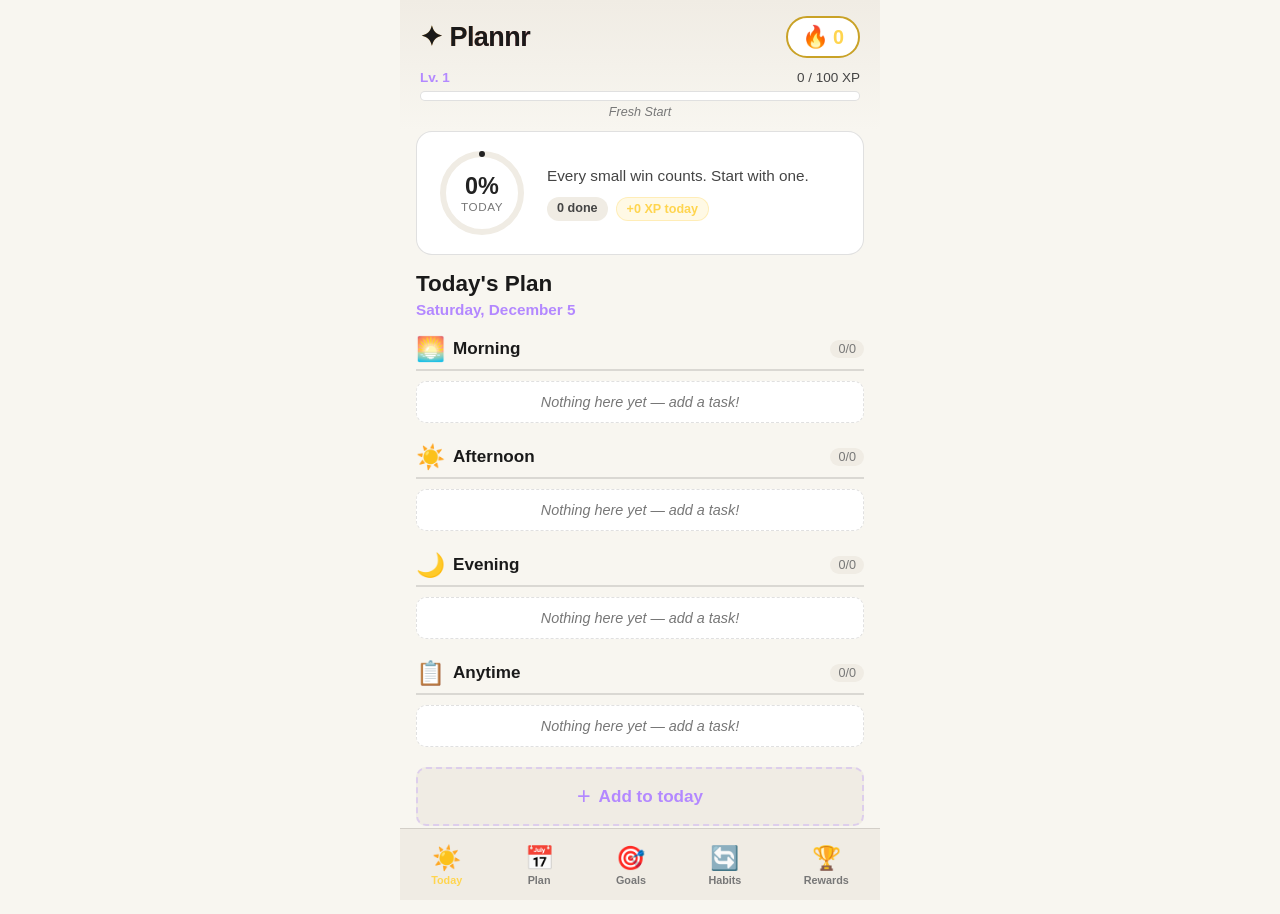
==== commit 2b113f5a: "Add future planning horizons and goals with milestones Introduce Plan tab with daily/weekly/monthly/" ====
--- a/index.html
+++ b/index.html
@@ -1,1244 +1,293 @@
 <!DOCTYPE html>
 <html lang="en">
 <head>
-<meta charset="utf-8">
-<meta name="viewport" content="width=device-width, initial-scale=1.0, maximum-scale=1.0, user-scalable=no">
-<meta name="apple-mobile-web-app-capable" content="yes">
-<title>Plannr</title>
-<style>
-/* ------------------------------------------------------------------
-   Plannr - an e-ink-first life planner for old Kindles.
-   Design goals:
-     * Pure black/white, high contrast (grayscale e-ink)
-     * Big touch targets (fingers on a 6" screen)
-     * No webfonts, no images, no emoji (old Kindles show boxes)
-     * Strong, instant visual rewards instead of animation
-       (e-ink refresh is slow; bold state changes feel great)
-   ------------------------------------------------------------------ */
-
-* { -webkit-box-sizing: border-box; box-sizing: border-box; margin: 0; padding: 0; }
-
-html, body {
-  background: #ffffff;
-  color: #000000;
-  font-family: Georgia, "Times New Roman", serif;
-  font-size: 20px;
-  line-height: 1.35;
-  -webkit-text-size-adjust: 100%;
-}
-
-body { padding: 0 0 96px 0; }     /* leave room for fixed bottom nav */
-
-/* ----- generic ----- */
-.wrap { max-width: 720px; margin: 0 auto; padding: 0 14px; }
-.hidden { display: none !important; }
-.center { text-align: center; }
-.muted { color: #555555; }
-.tiny { font-size: 14px; }
-.big { font-size: 26px; }
-.strike { text-decoration: line-through; color: #777777; }
-.spacer { height: 14px; }
-.hr { border: 0; border-top: 3px solid #000; margin: 14px 0; }
-.dashed { border: 0; border-top: 2px dashed #999; margin: 12px 0; }
-
-/* ----- header ----- */
-.topbar {
-  border-bottom: 4px solid #000;
-  padding: 10px 0 12px 0;
-  margin-bottom: 12px;
-}
-.brand {
-  font-size: 30px;
-  font-weight: bold;
-  letter-spacing: 1px;
-  display: inline-block;
-}
-.brand .dot { /* the "tracking dot" of the logo, drawn in CSS */
-  display: inline-block;
-  width: 14px; height: 14px;
-  background: #000;
-  border-radius: 50%;
-  margin-left: 2px;
-  vertical-align: baseline;
-}
-.datehead { float: right; text-align: right; font-size: 15px; padding-top: 8px; }
-
-/* level + xp strip */
-.statrow { margin-top: 12px; }
-.statcell {
-  display: inline-block;
-  vertical-align: middle;
-  border: 3px solid #000;
-  padding: 6px 10px;
-  margin: 0 6px 6px 0;
-  font-size: 15px;
-  font-weight: bold;
-  min-width: 84px;
-  text-align: center;
-}
-.statcell .num { font-size: 24px; display: block; }
-.statcell.solid { background: #000; color: #fff; }
-
-/* xp bar */
-.xpwrap { margin-top: 8px; }
-.xpbar {
-  border: 3px solid #000;
-  height: 26px;
-  position: relative;
-  background: #fff;
-}
-.xpfill { background: #000; height: 100%; width: 0%; }
-.xplabel {
-  font-size: 14px; margin-top: 4px; text-align: center; font-weight: bold;
-}
-
-/* ----- section headings ----- */
-.h2 {
-  font-size: 22px;
-  font-weight: bold;
-  border-bottom: 3px solid #000;
-  padding-bottom: 4px;
-  margin: 6px 0 12px 0;
-}
-
-/* ----- day progress ----- */
-.dayprog { border: 3px solid #000; padding: 12px; margin-bottom: 14px; }
-.dayprog .label { font-weight: bold; font-size: 18px; margin-bottom: 8px; }
-.pbar { border: 3px solid #000; height: 34px; background: #fff; }
-.pfill { background: #000; height: 100%; width: 0%; }
-.praise { margin-top: 10px; font-style: italic; font-size: 17px; }
-
-/* ----- task / habit rows ----- */
-ul.list { list-style: none; clear: both; }
-li.item {
-  border: 3px solid #000;
-  margin-bottom: 10px;
-  padding: 0;
-  overflow: hidden;
-}
-li.item.done { background: #f0f0f0; }
-
-.checkbtn {
-  float: left;
-  width: 62px;
-  height: 62px;
-  border: 0;
-  border-right: 3px solid #000;
-  background: #fff;
-  color: #000;
-  font-size: 34px;
-  line-height: 56px;
-  font-family: Georgia, serif;
-  cursor: pointer;
-  -webkit-appearance: none;
-  appearance: none;
-}
-.checkbtn.on { background: #000; color: #fff; }
-
-.itembody {
-  margin-left: 62px;
-  padding: 8px 10px;
-  min-height: 62px;
-  position: relative;
-}
-.itemtext { font-size: 19px; display: block; padding-right: 56px; word-wrap: break-word; }
-.itemmeta { font-size: 13px; color: #555; margin-top: 2px; }
-
-.flag { /* priority flag, drawn with text */
-  display: inline-block;
-  border: 2px solid #000;
-  font-size: 11px;
-  font-weight: bold;
-  padding: 0 5px;
-  margin-right: 6px;
-  vertical-align: middle;
-}
-.flag.hi { background: #000; color: #fff; }
-
-.delbtn {
-  position: absolute;
-  top: 50%;
-  right: 8px;
-  margin-top: -22px;
-  width: 44px; height: 44px;
-  border: 3px solid #000;
-  background: #fff;
-  color: #000;
-  font-size: 22px;
-  line-height: 38px;
-  cursor: pointer;
-  -webkit-appearance: none;
-}
-
-/* habit streak dots */
-.weekrow { margin-top: 6px; white-space: nowrap; }
-.wk {
-  display: inline-block;
-  width: 26px; height: 26px;
-  border: 2px solid #000;
-  margin-right: 4px;
-  text-align: center;
-  font-size: 12px;
-  line-height: 22px;
-}
-.wk.fill { background: #000; color: #fff; }
-.wk.today { border-width: 3px; }
-
-/* ----- add bar ----- */
-.addbar { margin: 4px 0 18px 0; }
-.addbar input.txt {
-  width: 100%;
-  border: 3px solid #000;
-  padding: 12px;
-  font-size: 18px;
-  font-family: Georgia, serif;
-  -webkit-appearance: none;
-  background: #fff;
-  color: #000;
-}
-.addrow2 { margin-top: 8px; overflow: hidden; }   /* contains floated ADD button */
-.prio-pick { display: inline-block; }
-.pbtn {
-  border: 3px solid #000;
-  background: #fff;
-  color: #000;
-  font-size: 14px;
-  font-weight: bold;
-  padding: 8px 10px;
-  margin-right: 6px;
-  cursor: pointer;
-  -webkit-appearance: none;
-}
-.pbtn.sel { background: #000; color: #fff; }
-.addgo {
-  float: right;
-  border: 3px solid #000;
-  background: #000;
-  color: #fff;
-  font-size: 16px;
-  font-weight: bold;
-  padding: 10px 20px;
-  cursor: pointer;
-  -webkit-appearance: none;
-}
-
-/* ----- garden / tree ----- */
-.treebox {
-  border: 3px solid #000;
-  padding: 10px;
-  margin-bottom: 14px;
-  text-align: center;
-}
-pre.tree {
-  font-family: "Courier New", Courier, monospace;
-  font-size: 15px;
-  line-height: 1.15;
-  white-space: pre;
-  display: inline-block;
-  text-align: left;
-}
-.treestage { font-weight: bold; font-size: 18px; margin-top: 6px; }
-
-/* ----- achievements ----- */
-.ach {
-  border: 3px solid #000;
-  padding: 10px 12px;
-  margin-bottom: 10px;
-}
-.ach.locked { border-style: dashed; color: #888; }
-.ach .name { font-weight: bold; font-size: 18px; }
-.ach .seal {
-  float: right;
-  border: 2px solid #000;
-  font-size: 12px;
-  font-weight: bold;
-  padding: 2px 8px;
-}
-.ach.locked .seal { border-style: dashed; color: #888; }
-
-/* ----- stats grid ----- */
-.statbox {
-  border: 3px solid #000;
-  display: inline-block;
-  width: 47%;
-  margin: 0 1% 10px 1%;
-  padding: 12px;
-  text-align: center;
-  vertical-align: top;
-}
-.statbox .v { font-size: 30px; font-weight: bold; display: block; }
-.statbox .k { font-size: 14px; }
-
-/* ----- bottom nav ----- */
-.nav {
-  position: fixed;
-  left: 0; right: 0; bottom: 0;
-  background: #fff;
-  border-top: 4px solid #000;
-  height: 78px;
-}
-.nav .navin { max-width: 720px; margin: 0 auto; }
-.tab {
-  display: block;
-  float: left;
-  width: 25%;
-  height: 74px;
-  border: 0;
-  border-right: 2px solid #000;
-  background: #fff;
-  color: #000;
-  font-family: Georgia, serif;
-  font-size: 15px;
-  font-weight: bold;
-  cursor: pointer;
-  -webkit-appearance: none;
-  padding-top: 12px;
-}
-.tab:last-child { border-right: 0; }
-.tab.active { background: #000; color: #fff; }
-.tab .ico { font-size: 22px; display: block; line-height: 1.1; }
-
-/* ----- toast (reward feedback) ----- */
-.toast {
-  position: fixed;
-  left: 50%;
-  top: 30%;
-  margin-left: -130px;
-  width: 260px;
-  border: 4px solid #000;
-  background: #fff;
-  color: #000;
-  text-align: center;
-  padding: 16px;
-  z-index: 50;
-}
-.toast .big { font-size: 30px; font-weight: bold; display: block; }
-.toast .sub { font-size: 16px; margin-top: 6px; }
-
-/* ----- modal (level up / achievement) ----- */
-.mask {
-  position: fixed; left: 0; top: 0; right: 0; bottom: 0;
-  background: #000;
-  z-index: 60;
-}
-.modal {
-  position: fixed;
-  left: 50%; top: 50%;
-  width: 300px;
-  margin-left: -150px;
-  margin-top: -170px;
-  background: #fff;
-  border: 5px solid #000;
-  z-index: 61;
-  padding: 18px;
-  text-align: center;
-}
-.modal .kicker { font-size: 16px; font-weight: bold; letter-spacing: 2px; }
-.modal .title { font-size: 32px; font-weight: bold; margin: 8px 0; }
-.modal pre.tree { font-size: 13px; }
-.modal .okbtn {
-  margin-top: 14px;
-  border: 3px solid #000;
-  background: #000;
-  color: #fff;
-  font-size: 18px;
-  font-weight: bold;
-  padding: 10px 28px;
-  cursor: pointer;
-  -webkit-appearance: none;
-}
-
-/* empty state */
-.empty { border: 3px dashed #999; padding: 22px; text-align: center; color: #666; }
-
-/* settings rows */
-.setrow { border: 3px solid #000; padding: 12px; margin-bottom: 10px; }
-.setbtn {
-  border: 3px solid #000; background: #fff; color: #000;
-  font-size: 15px; font-weight: bold; padding: 8px 14px; cursor: pointer;
-  -webkit-appearance: none;
-}
-.setbtn.danger { background: #000; color: #fff; }
-</style>
+  <meta charset="UTF-8">
+  <meta name="viewport" content="width=device-width, initial-scale=1.0, maximum-scale=1.0, user-scalable=no, viewport-fit=cover">
+  <meta name="theme-color" content="#1a0f2e">
+  <meta name="apple-mobile-web-app-capable" content="yes">
+  <meta name="apple-mobile-web-app-status-bar-style" content="black-translucent">
+  <meta name="description" content="Plannr — a dopamine-powered life planner for your Kindle">
+  <title>Plannr</title>
+  <link rel="manifest" href="manifest.json">
+  <link rel="icon" href="icons/icon-192.png" type="image/png">
+  <link rel="apple-touch-icon" href="icons/icon-192.png">
+  <link rel="stylesheet" href="css/styles.css">
 </head>
 <body>
-
-<div class="wrap">
-  <div class="topbar">
-    <div class="datehead" id="datehead">&nbsp;</div>
-    <span class="brand">Plannr<span class="dot"></span></span>
-
-    <div class="statrow">
-      <span class="statcell solid"><span class="num" id="lvlNum">1</span>LEVEL</span>
-      <span class="statcell"><span class="num" id="streakNum">0</span>DAY STREAK</span>
-      <span class="statcell"><span class="num" id="doneNum">0</span>DONE TODAY</span>
+  <div id="app">
+    <!-- Celebration overlay -->
+    <div id="celebration" class="celebration hidden" aria-hidden="true">
+      <div class="celebration-content">
+        <div class="celebration-emoji" id="celebration-emoji">🎉</div>
+        <div class="celebration-text" id="celebration-text">Nice work!</div>
+        <div class="celebration-xp" id="celebration-xp">+10 XP</div>
+      </div>
+      <canvas id="confetti-canvas"></canvas>
     </div>
 
-    <div class="xpwrap">
-      <div class="xpbar"><div class="xpfill" id="xpFill"></div></div>
-      <div class="xplabel" id="xpLabel">0 / 100 XP to level 2</div>
+    <!-- Level up overlay -->
+    <div id="levelup" class="levelup hidden" aria-hidden="true">
+      <div class="levelup-card">
+        <div class="levelup-badge">⬆️</div>
+        <h2>Level Up!</h2>
+        <p class="levelup-level" id="levelup-level">Level 5</p>
+        <p class="levelup-title" id="levelup-title">Momentum Maker</p>
+        <button class="btn btn-primary" id="levelup-dismiss">Let's go!</button>
+      </div>
+    </div>
+
+    <!-- Header -->
+    <header class="header">
+      <div class="header-top">
+        <h1 class="logo">✦ Plannr</h1>
+        <div class="streak-badge" id="streak-badge" title="Day streak">
+          <span class="streak-flame">🔥</span>
+          <span id="streak-count">0</span>
+        </div>
+      </div>
+      <div class="xp-bar-container">
+        <div class="xp-info">
+          <span class="level-label" id="level-label">Lv. 1</span>
+          <span class="xp-label" id="xp-label">0 / 100 XP</span>
+        </div>
+        <div class="xp-bar">
+          <div class="xp-fill" id="xp-fill"></div>
+        </div>
+        <p class="level-title" id="level-title">Fresh Start</p>
+      </div>
+    </header>
+
+    <!-- Daily progress ring -->
+    <section class="daily-progress" id="daily-progress">
+      <div class="progress-ring-wrap">
+        <svg class="progress-ring" viewBox="0 0 120 120">
+          <circle class="progress-ring-bg" cx="60" cy="60" r="52"/>
+          <circle class="progress-ring-fill" id="progress-ring-fill" cx="60" cy="60" r="52"/>
+        </svg>
+        <div class="progress-ring-text">
+          <span class="progress-percent" id="progress-percent">0%</span>
+          <span class="progress-sub">today</span>
+        </div>
+      </div>
+      <div class="daily-stats">
+        <p class="motivation" id="motivation-text">Every small win counts. Start with one.</p>
+        <div class="stat-pills">
+          <span class="pill" id="stat-done">0 done</span>
+          <span class="pill pill-gold" id="stat-xp-today">+0 XP today</span>
+        </div>
+      </div>
+    </section>
+
+    <!-- Main content views -->
+    <main class="main-content">
+      <!-- Today View -->
+      <section class="view active" id="view-today" data-view="today">
+        <h2 class="section-title">Today's Plan</h2>
+        <p class="date-display" id="date-display"></p>
+
+        <div class="time-blocks" id="time-blocks">
+          <!-- Morning, Afternoon, Evening blocks rendered by JS -->
+        </div>
+
+        <button class="btn btn-add" id="add-task-today">
+          <span class="btn-icon">+</span> Add to today
+        </button>
+      </section>
+
+      <!-- Plan View -->
+      <section class="view" id="view-plan" data-view="plan">
+        <h2 class="section-title">Plan Ahead</h2>
+        <p class="section-sub">Schedule tasks by day, week, month, quarter, or year.</p>
+
+        <div class="filter-tabs horizon-tabs" id="horizon-tabs">
+          <button class="tab active" data-horizon="daily">Day</button>
+          <button class="tab" data-horizon="weekly">Week</button>
+          <button class="tab" data-horizon="monthly">Month</button>
+          <button class="tab" data-horizon="quarterly">Quarter</button>
+          <button class="tab" data-horizon="yearly">Year</button>
+        </div>
+
+        <div class="period-nav">
+          <button class="period-btn" id="period-prev" aria-label="Previous period">‹</button>
+          <div class="period-label-wrap">
+            <span class="period-label" id="period-label">This Week</span>
+            <button class="period-jump hidden" id="period-jump">Jump to now</button>
+          </div>
+          <button class="period-btn" id="period-next" aria-label="Next period">›</button>
+        </div>
+
+        <ul class="task-list" id="plan-task-list"></ul>
+        <button class="btn btn-add" id="add-task-plan">
+          <span class="btn-icon">+</span> Add to this period
+        </button>
+      </section>
+
+      <!-- Goals View -->
+      <section class="view" id="view-goals" data-view="goals">
+        <h2 class="section-title">Goals</h2>
+        <p class="section-sub">Big targets with milestones. Link tasks to track progress.</p>
+
+        <div class="filter-tabs" id="goal-horizon-tabs">
+          <button class="tab active" data-goal-horizon="all">All</button>
+          <button class="tab" data-goal-horizon="monthly">Monthly</button>
+          <button class="tab" data-goal-horizon="quarterly">Quarterly</button>
+          <button class="tab" data-goal-horizon="yearly">Yearly</button>
+        </div>
+
+        <ul class="goal-list" id="goal-list"></ul>
+        <button class="btn btn-add" id="add-goal">
+          <span class="btn-icon">+</span> New goal
+        </button>
+      </section>
+
+      <!-- Tasks View (all tasks) -->
+      <section class="view hidden" id="view-tasks" data-view="tasks">
+        <h2 class="section-title">All Tasks</h2>
+        <div class="filter-tabs" id="category-tabs">
+          <button class="tab active" data-category="all">All</button>
+          <button class="tab" data-category="life">Life</button>
+          <button class="tab" data-category="work">Work</button>
+          <button class="tab" data-category="health">Health</button>
+          <button class="tab" data-category="home">Home</button>
+        </div>
+        <ul class="task-list" id="task-list-all"></ul>
+        <button class="btn btn-add" id="add-task">
+          <span class="btn-icon">+</span> New task
+        </button>
+      </section>
+
+      <!-- Habits View -->
+      <section class="view" id="view-habits" data-view="habits">
+        <h2 class="section-title">Daily Habits</h2>
+        <p class="section-sub">Build streaks. Earn bonus XP.</p>
+        <ul class="habit-list" id="habit-list"></ul>
+        <button class="btn btn-add" id="add-habit">
+          <span class="btn-icon">+</span> New habit
+        </button>
+      </section>
+
+      <!-- Rewards View -->
+      <section class="view" id="view-rewards" data-view="rewards">
+        <h2 class="section-title">Trophy Case</h2>
+        <div class="rewards-summary">
+          <div class="reward-stat">
+            <span class="reward-stat-value" id="total-xp">0</span>
+            <span class="reward-stat-label">Total XP</span>
+          </div>
+          <div class="reward-stat">
+            <span class="reward-stat-value" id="best-streak">0</span>
+            <span class="reward-stat-label">Best Streak</span>
+          </div>
+          <div class="reward-stat">
+            <span class="reward-stat-value" id="tasks-completed-total">0</span>
+            <span class="reward-stat-label">Tasks Done</span>
+          </div>
+        </div>
+        <h3 class="subsection-title">Achievements</h3>
+        <div class="achievements-grid" id="achievements-grid"></div>
+      </section>
+    </main>
+
+    <!-- Bottom navigation -->
+    <nav class="bottom-nav" role="navigation">
+      <button class="nav-btn active" data-nav="today" aria-label="Today">
+        <span class="nav-icon">☀️</span>
+        <span class="nav-label">Today</span>
+      </button>
+      <button class="nav-btn" data-nav="plan" aria-label="Plan">
+        <span class="nav-icon">📅</span>
+        <span class="nav-label">Plan</span>
+      </button>
+      <button class="nav-btn" data-nav="goals" aria-label="Goals">
+        <span class="nav-icon">🎯</span>
+        <span class="nav-label">Goals</span>
+      </button>
+      <button class="nav-btn" data-nav="habits" aria-label="Habits">
+        <span class="nav-icon">🔄</span>
+        <span class="nav-label">Habits</span>
+      </button>
+      <button class="nav-btn" data-nav="rewards" aria-label="Rewards">
+        <span class="nav-icon">🏆</span>
+        <span class="nav-label">Rewards</span>
+      </button>
+    </nav>
+
+    <!-- Modal for add/edit -->
+    <div id="modal" class="modal hidden" role="dialog" aria-modal="true">
+      <div class="modal-backdrop" id="modal-backdrop"></div>
+      <div class="modal-card">
+        <h3 class="modal-title" id="modal-title">New Task</h3>
+        <form id="modal-form">
+          <input type="hidden" id="modal-id">
+          <input type="hidden" id="modal-type" value="task">
+
+          <label class="field-label" for="modal-text">What needs doing?</label>
+          <input type="text" id="modal-text" class="field-input" placeholder="e.g. Take out recycling" required autocomplete="off">
+
+          <label class="field-label" for="modal-horizon">Planning horizon</label>
+          <select id="modal-horizon" class="field-input">
+            <option value="daily">Daily</option>
+            <option value="weekly">Weekly</option>
+            <option value="monthly">Monthly</option>
+            <option value="quarterly">Quarterly</option>
+            <option value="yearly">Yearly</option>
+          </select>
+
+          <label class="field-label" for="modal-target-date" id="modal-target-label">Date</label>
+          <input type="date" id="modal-target-date" class="field-input">
+
+          <label class="field-label" for="modal-goal-link">Link to goal (optional)</label>
+          <select id="modal-goal-link" class="field-input">
+            <option value="">None</option>
+          </select>
+
+          <label class="field-label" for="modal-notes" id="modal-notes-label">Notes (optional)</label>
+          <textarea id="modal-notes" class="field-input field-textarea" rows="2" placeholder="Why this matters to you..."></textarea>
+
+          <label class="field-label" for="modal-milestones" id="modal-milestones-label">Milestones (one per line)</label>
+          <textarea id="modal-milestones" class="field-input field-textarea" rows="3" placeholder="Step 1&#10;Step 2&#10;Step 3"></textarea>
+
+          <label class="field-label" for="modal-category">Category</label>
+          <select id="modal-category" class="field-input">
+            <option value="life">Life</option>
+            <option value="work">Work</option>
+            <option value="health">Health</option>
+            <option value="home">Home</option>
+          </select>
+
+          <label class="field-label" for="modal-priority">Priority (more XP for harder)</label>
+          <select id="modal-priority" class="field-input">
+            <option value="low">Low — quick win (+5 XP)</option>
+            <option value="medium" selected>Medium (+10 XP)</option>
+            <option value="high">High — boss battle (+20 XP)</option>
+          </select>
+
+          <label class="field-label" for="modal-timeblock">Time of day</label>
+          <select id="modal-timeblock" class="field-input">
+            <option value="morning">🌅 Morning</option>
+            <option value="afternoon">☀️ Afternoon</option>
+            <option value="evening">🌙 Evening</option>
+            <option value="anytime">Anytime</option>
+          </select>
+
+          <div class="modal-actions">
+            <button type="button" class="btn btn-ghost" id="modal-cancel">Cancel</button>
+            <button type="submit" class="btn btn-primary" id="modal-save">Save</button>
+          </div>
+          <button type="button" class="btn btn-danger hidden" id="modal-delete">Delete</button>
+        </form>
+      </div>
     </div>
   </div>
-</div>
-
-<!-- ===================== TODAY ===================== -->
-<div class="wrap view" id="view-today">
-  <div class="dayprog">
-    <div class="label" id="dayLabel">Today's progress</div>
-    <div class="pbar"><div class="pfill" id="dayFill"></div></div>
-    <div class="praise" id="praise">Add your first task and let's get rolling.</div>
-  </div>
-
-  <div class="addbar">
-    <input class="txt" id="taskInput" type="text" placeholder="What needs doing today?" maxlength="120">
-    <div class="addrow2">
-      <span class="prio-pick">
-        <button class="pbtn" data-prio="high" id="prioHigh">! TOP</button>
-        <button class="pbtn sel" data-prio="normal" id="prioNormal">NORMAL</button>
-        <button class="pbtn" data-prio="low" id="prioLow">LATER</button>
-      </span>
-      <button class="addgo" id="addTaskBtn">ADD +</button>
-    </div>
-  </div>
-
-  <div class="h2">To-Do</div>
-  <ul class="list" id="taskList"></ul>
-  <div class="empty hidden" id="taskEmpty">All clear. Add something or enjoy the calm.</div>
-</div>
-
-<!-- ===================== HABITS ===================== -->
-<div class="wrap view hidden" id="view-habits">
-  <div class="h2">Daily Habits</div>
-  <p class="muted tiny" style="margin-bottom:12px;">Small things, every day. Each day done feeds the streak.</p>
-
-  <div class="addbar">
-    <input class="txt" id="habitInput" type="text" placeholder="New daily habit (e.g. Drink water)" maxlength="80">
-    <div class="addrow2">
-      <button class="addgo" id="addHabitBtn">ADD HABIT +</button>
-    </div>
-  </div>
-
-  <ul class="list" id="habitList"></ul>
-  <div class="empty hidden" id="habitEmpty">No habits yet. Start with one tiny thing.</div>
-</div>
-
-<!-- ===================== GARDEN ===================== -->
-<div class="wrap view hidden" id="view-garden">
-  <div class="h2">Your Growth Tree</div>
-  <div class="treebox">
-    <pre class="tree" id="treeArt"></pre>
-    <div class="treestage" id="treeStage">A tiny seed</div>
-    <div class="tiny muted" id="treeNext"></div>
-  </div>
-
-  <div class="h2">Stats</div>
-  <div class="center">
-    <div class="statbox"><span class="v" id="sTasks">0</span><span class="k">tasks completed</span></div>
-    <div class="statbox"><span class="v" id="sHabits">0</span><span class="k">habit check-ins</span></div>
-    <div class="statbox"><span class="v" id="sBest">0</span><span class="k">best streak (days)</span></div>
-    <div class="statbox"><span class="v" id="sPerfect">0</span><span class="k">perfect days</span></div>
-  </div>
-
-  <div class="h2">Achievements</div>
-  <div id="achList"></div>
-</div>
-
-<!-- ===================== MENU / SETTINGS ===================== -->
-<div class="wrap view hidden" id="view-menu">
-  <div class="h2">Menu</div>
-
-  <div class="setrow">
-    <div style="font-weight:bold; margin-bottom:6px;">Carry over unfinished tasks</div>
-    <div class="tiny muted" style="margin-bottom:10px;">When a new day starts, unfinished to-dos stay; finished ones are cleared.</div>
-    <button class="setbtn" id="rolloverBtn">Run day reset now</button>
-  </div>
-
-  <div class="setrow">
-    <div style="font-weight:bold; margin-bottom:6px;">A note to yourself</div>
-    <input class="txt" id="noteInput" type="text" placeholder="Why does this matter to you?" maxlength="140">
-    <div class="tiny muted" style="margin-top:6px;">Shown on your Today screen for a little extra push.</div>
-  </div>
-
-  <div class="setrow">
-    <div style="font-weight:bold; margin-bottom:6px;">Backup &amp; restore</div>
-    <div class="tiny muted" style="margin-bottom:10px;">Everything is stored on this device only. Copy this text somewhere safe to back up.</div>
-    <input class="txt" id="exportBox" type="text" readonly>
-    <div style="margin-top:8px;">
-      <button class="setbtn" id="importBtn">Restore from text</button>
-    </div>
-  </div>
-
-  <div class="setrow">
-    <div style="font-weight:bold; margin-bottom:6px;">Danger zone</div>
-    <button class="setbtn danger" id="resetBtn">Erase everything</button>
-  </div>
-
-  <div class="center tiny muted" style="margin-top:20px;">Plannr &middot; offline &middot; made for e-ink</div>
-</div>
-
-<!-- ===================== NAV ===================== -->
-<div class="nav">
-  <div class="navin">
-    <button class="tab active" data-view="today"><span class="ico">[ ]</span>Today</button>
-    <button class="tab" data-view="habits"><span class="ico">~~~</span>Habits</button>
-    <button class="tab" data-view="garden"><span class="ico">/|\</span>Growth</button>
-    <button class="tab" data-view="menu"><span class="ico">===</span>Menu</button>
-  </div>
-</div>
-
-<!-- toast + modal -->
-<div class="toast hidden" id="toast"><span class="big" id="toastBig">+10 XP</span><span class="sub" id="toastSub">Nice!</span></div>
-<div class="mask hidden" id="mask"></div>
-<div class="modal hidden" id="modal">
-  <div class="kicker" id="modalKicker">LEVEL UP</div>
-  <div class="title" id="modalTitle">Level 2</div>
-  <pre class="tree" id="modalArt"></pre>
-  <div id="modalBody" class="muted"></div>
-  <button class="okbtn" id="modalOk">CONTINUE</button>
-</div>
-
-<script>
-/* ==================================================================
-   Plannr engine - ES5 only (old Kindle WebKit friendly).
-   No arrow functions, no const/let, no template strings.
-   ================================================================== */
-(function () {
-  "use strict";
-
-  var STORE_KEY = "plannr_v1";
-
-  /* ---------- tiny helpers ---------- */
-  function $(id) { return document.getElementById(id); }
-  function on(el, ev, fn) {
-    if (!el) { return; }
-    if (el.addEventListener) { el.addEventListener(ev, fn, false); }
-    else if (el.attachEvent) { el.attachEvent("on" + ev, fn); }
-  }
-  function pad2(n) { return n < 10 ? "0" + n : "" + n; }
-  function todayKey(d) {
-    d = d || new Date();
-    return d.getFullYear() + "-" + pad2(d.getMonth() + 1) + "-" + pad2(d.getDate());
-  }
-  function uid() {
-    return "x" + (new Date().getTime()) + Math.floor(Math.random() * 1000);
-  }
-  function clamp(v, lo, hi) { return v < lo ? lo : (v > hi ? hi : v); }
-
-  /* ---------- persistence ---------- */
-  var memFallback = null;
-  function save() {
-    var json = JSON.stringify(state);
-    try { window.localStorage.setItem(STORE_KEY, json); }
-    catch (e) { memFallback = json; }
-    refreshExportBox();
-  }
-  function load() {
-    var raw = null;
-    try { raw = window.localStorage.getItem(STORE_KEY); }
-    catch (e) { raw = memFallback; }
-    if (!raw) { return null; }
-    try { return JSON.parse(raw); }
-    catch (e2) { return null; }
-  }
-
-  /* ---------- default state ---------- */
-  function freshState() {
-    return {
-      version: 1,
-      xp: 0,
-      level: 1,
-      streak: 0,
-      bestStreak: 0,
-      lastStreakDate: null,
-      totals: { tasksDone: 0, habitsDone: 0, perfectDays: 0 },
-      achievements: {},
-      tasks: [],
-      habits: [],
-      note: "",
-      lastOpenDate: todayKey()
-    };
-  }
-
-  var state = load() || freshState();
-  // make sure older saves have all fields
-  (function patch() {
-    var def = freshState();
-    for (var k in def) {
-      if (def.hasOwnProperty(k) && typeof state[k] === "undefined") { state[k] = def[k]; }
+
+  <script src="js/planning.js"></script>
+  <script src="js/gamification.js"></script>
+  <script src="js/store.js"></script>
+  <script src="js/app.js"></script>
+  <script>
+    if ('serviceWorker' in navigator) {
+      navigator.serviceWorker.register('sw.js').catch(function() {});
     }
-    if (!state.totals) { state.totals = def.totals; }
-  })();
-
-  /* ==================================================================
-     GAMIFICATION
-     ================================================================== */
-  var XP_TASK = 10;
-  var XP_TASK_HIGH = 15;
-  var XP_HABIT = 12;
-  var XP_PERFECT_DAY = 40;
-
-  function xpForLevel(level) {
-    // rising curve: lvl1->2 = 100, then +60 each level
-    return 100 + (level - 1) * 60;
-  }
-  function levelFloorXp(level) {
-    var total = 0;
-    for (var i = 1; i < level; i++) { total += xpForLevel(i); }
-    return total;
-  }
-
-  function addXp(amount) {
-    state.xp += amount;
-    // level up loop
-    while (state.xp >= levelFloorXp(state.level + 1)) {
-      state.level += 1;
-      onLevelUp(state.level);
-    }
-  }
-
-  function currentLevelProgress() {
-    var floor = levelFloorXp(state.level);
-    var need = xpForLevel(state.level);
-    var into = state.xp - floor;
-    return { into: into, need: need, pct: clamp(Math.round((into / need) * 100), 0, 100) };
-  }
-
-  /* ---------- achievements ---------- */
-  var ACHS = [
-    { id: "first",     name: "First Step",      desc: "Complete your very first task.",        test: function (s) { return s.totals.tasksDone >= 1; } },
-    { id: "ten",       name: "Getting Going",   desc: "Complete 10 tasks in total.",           test: function (s) { return s.totals.tasksDone >= 10; } },
-    { id: "fifty",     name: "Momentum",        desc: "Complete 50 tasks in total.",           test: function (s) { return s.totals.tasksDone >= 50; } },
-    { id: "hundred",   name: "Centurion",       desc: "Complete 100 tasks in total.",          test: function (s) { return s.totals.tasksDone >= 100; } },
-    { id: "habit7",    name: "Habit Former",    desc: "Log 7 habit check-ins.",                test: function (s) { return s.totals.habitsDone >= 7; } },
-    { id: "habit30",   name: "Routine Master",  desc: "Log 30 habit check-ins.",               test: function (s) { return s.totals.habitsDone >= 30; } },
-    { id: "streak3",   name: "On a Roll",       desc: "Reach a 3-day streak.",                 test: function (s) { return s.bestStreak >= 3; } },
-    { id: "streak7",   name: "Week Warrior",    desc: "Reach a 7-day streak.",                 test: function (s) { return s.bestStreak >= 7; } },
-    { id: "streak30",  name: "Unstoppable",     desc: "Reach a 30-day streak.",                test: function (s) { return s.bestStreak >= 30; } },
-    { id: "perfect",   name: "Perfect Day",     desc: "Finish every task and habit in a day.", test: function (s) { return s.totals.perfectDays >= 1; } },
-    { id: "lvl5",      name: "Seasoned",        desc: "Reach level 5.",                        test: function (s) { return s.level >= 5; } },
-    { id: "lvl10",     name: "Planner Sage",    desc: "Reach level 10.",                       test: function (s) { return s.level >= 10; } }
-  ];
-
-  function checkAchievements() {
-    var newly = [];
-    for (var i = 0; i < ACHS.length; i++) {
-      var a = ACHS[i];
-      if (!state.achievements[a.id] && a.test(state)) {
-        state.achievements[a.id] = todayKey();
-        newly.push(a);
-      }
-    }
-    return newly;
-  }
-
-  /* ---------- streak ---------- */
-  function yesterdayKey() {
-    var d = new Date();
-    d.setDate(d.getDate() - 1);
-    return todayKey(d);
-  }
-  function bumpStreak() {
-    var t = todayKey();
-    if (state.lastStreakDate === t) { return; }           // already counted today
-    if (state.lastStreakDate === yesterdayKey()) { state.streak += 1; }
-    else { state.streak = 1; }                             // reset / first day
-    state.lastStreakDate = t;
-    if (state.streak > state.bestStreak) { state.bestStreak = state.streak; }
-  }
-
-  /* ==================================================================
-     ASCII GROWTH TREE  (renders in any font, perfect for e-ink)
-     stages keyed by level
-     ================================================================== */
-  var TREE_STAGES = [
-    { min: 1,  name: "A tiny seed", art:
-      "        \n" +
-      "        \n" +
-      "        \n" +
-      "   . .  \n" +
-      "  ( o ) \n" +
-      "  '---' \n" +
-      "~~~~~~~~" },
-    { min: 2,  name: "A sprout", art:
-      "        \n" +
-      "        \n" +
-      "   \\|/  \n" +
-      "    |   \n" +
-      "    |   \n" +
-      "   _|_  \n" +
-      "~~~~~~~~" },
-    { min: 3,  name: "A seedling", art:
-      "    ,    \n" +
-      "  \\ | /  \n" +
-      "  -(*)-  \n" +
-      "  / | \\  \n" +
-      "    |    \n" +
-      "   _|_   \n" +
-      "~~~~~~~~~" },
-    { min: 5,  name: "A young tree", art:
-      "    (~)    \n" +
-      "  (~~~~~)  \n" +
-      " (~~~~~~~) \n" +
-      "  (~~~~~)  \n" +
-      "    |||    \n" +
-      "    |||    \n" +
-      "~~~~~~~~~~~" },
-    { min: 7,  name: "A leafy tree", art:
-      "    (@@@)    \n" +
-      "  (@@@@@@@)  \n" +
-      " (@@@@@@@@@) \n" +
-      "(@@@@@@@@@@@)\n" +
-      " (@@@@@@@@@) \n" +
-      "    |||||    \n" +
-      "~~~~~~~~~~~~~" },
-    { min: 10, name: "A mighty oak", art:
-      "    (#####)     \n" +
-      "  (#########)   \n" +
-      " (###########)  \n" +
-      "(#############) \n" +
-      " (###########)  \n" +
-      "  (#) ||| (#)   \n" +
-      "      |||       \n" +
-      "~~~~~~~~~~~~~~~~" },
-    { min: 14, name: "An ancient guardian", art:
-      "     (######)      \n" +
-      "   (##########)    \n" +
-      "  (############)   \n" +
-      " (##############)  \n" +
-      "(################) \n" +
-      " (##) ||||||| (##) \n" +
-      "  (#)  |||||  (#)  \n" +
-      "       |||||      \n" +
-      "~~~~~~~~~~~~~~~~~~~" }
-  ];
-
-  function treeForLevel(level) {
-    var chosen = TREE_STAGES[0];
-    for (var i = 0; i < TREE_STAGES.length; i++) {
-      if (level >= TREE_STAGES[i].min) { chosen = TREE_STAGES[i]; }
-    }
-    return chosen;
-  }
-  function nextTreeStage(level) {
-    for (var i = 0; i < TREE_STAGES.length; i++) {
-      if (TREE_STAGES[i].min > level) { return TREE_STAGES[i]; }
-    }
-    return null;
-  }
-
-  /* ==================================================================
-     FEEDBACK: toast + modal
-     ================================================================== */
-  var toastTimer = null;
-  function toast(big, sub) {
-    $("toastBig").innerHTML = big;
-    $("toastSub").innerHTML = sub || "";
-    var t = $("toast");
-    t.className = "toast";
-    if (toastTimer) { window.clearTimeout(toastTimer); }
-    toastTimer = window.setTimeout(function () { t.className = "toast hidden"; }, 1400);
-  }
-
-  var modalQueue = [];
-  function queueModal(kicker, title, art, body) {
-    modalQueue.push({ kicker: kicker, title: title, art: art, body: body });
-  }
-  function showNextModal() {
-    if (modalQueue.length === 0) { return; }
-    var m = modalQueue.shift();
-    $("modalKicker").innerHTML = m.kicker;
-    $("modalTitle").innerHTML = m.title;
-    $("modalArt").innerHTML = m.art || "";
-    $("modalBody").innerHTML = m.body || "";
-    $("mask").className = "mask";
-    $("modal").className = "modal";
-  }
-  function closeModal() {
-    $("mask").className = "mask hidden";
-    $("modal").className = "modal hidden";
-    if (modalQueue.length > 0) {
-      window.setTimeout(showNextModal, 150);
-    }
-  }
-
-  function onLevelUp(level) {
-    var tree = treeForLevel(level);
-    queueModal("LEVEL UP!", "Level " + level, tree.art,
-      "Your tree is now <b>" + tree.name + "</b>. Keep going!");
-  }
-
-  /* ==================================================================
-     ACTIONS
-     ================================================================== */
-  var pendingPrio = "normal";
-
-  function addTask() {
-    var inp = $("taskInput");
-    var text = trim(inp.value);
-    if (!text) { return; }
-    state.tasks.push({ id: uid(), text: text, done: false, prio: pendingPrio, created: todayKey() });
-    inp.value = "";
-    save();
-    renderTasks();
-    renderHeader();
-  }
-
-  function toggleTask(id) {
-    var t = findTask(id);
-    if (!t) { return; }
-    if (!t.done) {
-      t.done = true;
-      state.totals.tasksDone += 1;
-      var gain = (t.prio === "high") ? XP_TASK_HIGH : XP_TASK;
-      addXp(gain);
-      bumpStreak();
-      toast("+" + gain + " XP", randomPraise());
-      afterProgress();
-    } else {
-      // un-completing: gently roll back
-      t.done = false;
-      if (state.totals.tasksDone > 0) { state.totals.tasksDone -= 1; }
-      state.xp = Math.max(levelFloorXp(state.level), state.xp - ((t.prio === "high") ? XP_TASK_HIGH : XP_TASK));
-    }
-    save();
-    renderTasks();
-    renderHeader();
-    renderGarden();
-  }
-
-  function deleteTask(id) {
-    var arr = [];
-    for (var i = 0; i < state.tasks.length; i++) {
-      if (state.tasks[i].id !== id) { arr.push(state.tasks[i]); }
-    }
-    state.tasks = arr;
-    save();
-    renderTasks();
-    renderHeader();
-  }
-
-  function addHabit() {
-    var inp = $("habitInput");
-    var text = trim(inp.value);
-    if (!text) { return; }
-    state.habits.push({ id: uid(), text: text, history: {} });
-    inp.value = "";
-    save();
-    renderHabits();
-  }
-
-  function toggleHabit(id) {
-    var h = findHabit(id);
-    if (!h) { return; }
-    var t = todayKey();
-    if (h.history[t]) {
-      delete h.history[t];
-      if (state.totals.habitsDone > 0) { state.totals.habitsDone -= 1; }
-      state.xp = Math.max(levelFloorXp(state.level), state.xp - XP_HABIT);
-    } else {
-      h.history[t] = true;
-      state.totals.habitsDone += 1;
-      addXp(XP_HABIT);
-      bumpStreak();
-      toast("+" + XP_HABIT + " XP", "Habit done!");
-    }
-    afterProgress();
-    save();
-    renderHabits();
-    renderHeader();
-    renderGarden();
-  }
-
-  function deleteHabit(id) {
-    var arr = [];
-    for (var i = 0; i < state.habits.length; i++) {
-      if (state.habits[i].id !== id) { arr.push(state.habits[i]); }
-    }
-    state.habits = arr;
-    save();
-    renderHabits();
-  }
-
-  // perfect-day check + achievement check, after any completion
-  function afterProgress() {
-    var stats = dayStats();
-    if (stats.total > 0 && stats.done === stats.total) {
-      var t = todayKey();
-      if (state.lastPerfectDate !== t) {
-        state.lastPerfectDate = t;
-        state.totals.perfectDays += 1;
-        addXp(XP_PERFECT_DAY);
-        queueModal("PERFECT DAY", "All done!", treeForLevel(state.level).art,
-          "Every task and habit complete. +<b>" + XP_PERFECT_DAY + " XP</b> bonus!");
-      }
-    }
-    var newly = checkAchievements();
-    for (var i = 0; i < newly.length; i++) {
-      queueModal("ACHIEVEMENT", newly[i].name, badgeArt(), newly[i].desc);
-    }
-    if (modalQueue.length > 0) { window.setTimeout(showNextModal, 350); }
-  }
-
-  function badgeArt() {
-    return "   _____   \n" +
-           "  / *** \\  \n" +
-           " | ***** | \n" +
-           "  \\ *** /  \n" +
-           "   \\___/   \n" +
-           "    | |    \n" +
-           "   /   \\   ";
-  }
-
-  /* ---------- finders ---------- */
-  function findTask(id) {
-    for (var i = 0; i < state.tasks.length; i++) { if (state.tasks[i].id === id) { return state.tasks[i]; } }
-    return null;
-  }
-  function findHabit(id) {
-    for (var i = 0; i < state.habits.length; i++) { if (state.habits[i].id === id) { return state.habits[i]; } }
-    return null;
-  }
-
-  /* ---------- day stats ---------- */
-  function dayStats() {
-    var t = todayKey();
-    var total = 0, done = 0;
-    for (var i = 0; i < state.tasks.length; i++) {
-      total++;
-      if (state.tasks[i].done) { done++; }
-    }
-    for (var j = 0; j < state.habits.length; j++) {
-      total++;
-      if (state.habits[j].history[t]) { done++; }
-    }
-    return { total: total, done: done };
-  }
-
-  /* ==================================================================
-     DAY ROLLOVER  (clear finished tasks, keep unfinished)
-     ================================================================== */
-  function rollover(force) {
-    var t = todayKey();
-    if (!force && state.lastOpenDate === t) { return false; }
-    var kept = [];
-    for (var i = 0; i < state.tasks.length; i++) {
-      if (!state.tasks[i].done) { kept.push(state.tasks[i]); }
-    }
-    state.tasks = kept;
-    // streak break: if last active day was before yesterday, streak resets next completion naturally
-    state.lastOpenDate = t;
-    save();
-    return true;
-  }
-
-  /* ==================================================================
-     RENDERING
-     ================================================================== */
-  function trim(s) { return ("" + s).replace(/^\s+|\s+$/g, ""); }
-  function esc(s) {
-    return ("" + s).replace(/&/g, "&amp;").replace(/</g, "&lt;").replace(/>/g, "&gt;");
-  }
-
-  var PRAISE = ["Nice!", "Boom.", "Done!", "Crushed it.", "Keep going!", "Yes!", "On fire.", "Great.", "That's the way.", "Progress!"];
-  function randomPraise() { return PRAISE[Math.floor(Math.random() * PRAISE.length)]; }
-
-  function dayPraise(done, total) {
-    if (total === 0) { return state.note ? esc(state.note) : "Add your first task and let's get rolling."; }
-    var pct = done / total;
-    if (pct >= 1) { return "Perfect day complete. You did everything!"; }
-    if (pct >= 0.75) { return "So close \u2014 finish strong!"; }
-    if (pct >= 0.5) { return "Halfway there. Momentum is real."; }
-    if (pct > 0) { return "Good start. One at a time."; }
-    return state.note ? esc(state.note) : "A fresh page. Pick one and begin.";
-  }
-
-  function renderHeader() {
-    $("lvlNum").innerHTML = state.level;
-    $("streakNum").innerHTML = state.streak;
-    var stats = dayStats();
-    $("doneNum").innerHTML = stats.done;
-    var p = currentLevelProgress();
-    $("xpFill").style.width = p.pct + "%";
-    $("xpLabel").innerHTML = p.into + " / " + p.need + " XP to level " + (state.level + 1);
-
-    var now = new Date();
-    var days = ["Sunday", "Monday", "Tuesday", "Wednesday", "Thursday", "Friday", "Saturday"];
-    var months = ["Jan", "Feb", "Mar", "Apr", "May", "Jun", "Jul", "Aug", "Sep", "Oct", "Nov", "Dec"];
-    $("datehead").innerHTML = days[now.getDay()] + "<br>" + months[now.getMonth()] + " " + now.getDate();
-  }
-
-  function renderTasks() {
-    var ul = $("taskList");
-    ul.innerHTML = "";
-    // sort: unfinished first, then by priority hi>normal>low
-    var order = { high: 0, normal: 1, low: 2 };
-    var arr = state.tasks.slice(0);
-    arr.sort(function (a, b) {
-      if (a.done !== b.done) { return a.done ? 1 : -1; }
-      return (order[a.prio] || 1) - (order[b.prio] || 1);
-    });
-
-    if (arr.length === 0) {
-      $("taskEmpty").className = "empty";
-    } else {
-      $("taskEmpty").className = "empty hidden";
-    }
-
-    for (var i = 0; i < arr.length; i++) {
-      var t = arr[i];
-      var li = document.createElement("li");
-      li.className = "item" + (t.done ? " done" : "");
-
-      var flag = "";
-      if (t.prio === "high") { flag = '<span class="flag hi">TOP</span>'; }
-      else if (t.prio === "low") { flag = '<span class="flag">LATER</span>'; }
-
-      li.innerHTML =
-        '<button class="checkbtn' + (t.done ? " on" : "") + '" data-act="togtask" data-id="' + t.id + '">' +
-          (t.done ? "\u2713" : "&nbsp;") +
-        '</button>' +
-        '<div class="itembody">' +
-          '<span class="itemtext' + (t.done ? " strike" : "") + '">' + flag + esc(t.text) + '</span>' +
-          '<button class="delbtn" data-act="deltask" data-id="' + t.id + '">\u00d7</button>' +
-        '</div>';
-      ul.appendChild(li);
-    }
-    renderDayProgress();
-  }
-
-  function renderDayProgress() {
-    var stats = dayStats();
-    var pct = stats.total === 0 ? 0 : Math.round((stats.done / stats.total) * 100);
-    $("dayFill").style.width = pct + "%";
-    $("dayLabel").innerHTML = "Today: " + stats.done + " of " + stats.total + " done (" + pct + "%)";
-    $("praise").innerHTML = dayPraise(stats.done, stats.total);
-  }
-
-  function last7Keys() {
-    var keys = [];
-    for (var i = 6; i >= 0; i--) {
-      var d = new Date();
-      d.setDate(d.getDate() - i);
-      keys.push({ key: todayKey(d), letter: ["S", "M", "T", "W", "T", "F", "S"][d.getDay()] });
-    }
-    return keys;
-  }
-
-  function renderHabits() {
-    var ul = $("habitList");
-    ul.innerHTML = "";
-    if (state.habits.length === 0) {
-      $("habitEmpty").className = "empty";
-    } else {
-      $("habitEmpty").className = "empty hidden";
-    }
-    var t = todayKey();
-    var week = last7Keys();
-
-    for (var i = 0; i < state.habits.length; i++) {
-      var h = state.habits[i];
-      var doneToday = !!h.history[t];
-
-      var wk = '<div class="weekrow">';
-      for (var w = 0; w < week.length; w++) {
-        var isToday = (week[w].key === t);
-        var on = !!h.history[week[w].key];
-        wk += '<span class="wk' + (on ? " fill" : "") + (isToday ? " today" : "") + '">' + week[w].letter + '</span>';
-      }
-      wk += '</div>';
-
-      var li = document.createElement("li");
-      li.className = "item" + (doneToday ? " done" : "");
-      li.innerHTML =
-        '<button class="checkbtn' + (doneToday ? " on" : "") + '" data-act="toghabit" data-id="' + h.id + '">' +
-          (doneToday ? "\u2713" : "&nbsp;") +
-        '</button>' +
-        '<div class="itembody">' +
-          '<span class="itemtext' + (doneToday ? " strike" : "") + '">' + esc(h.text) + '</span>' +
-          wk +
-          '<button class="delbtn" data-act="delhabit" data-id="' + h.id + '">\u00d7</button>' +
-        '</div>';
-      ul.appendChild(li);
-    }
-  }
-
-  function renderGarden() {
-    var tree = treeForLevel(state.level);
-    $("treeArt").innerHTML = tree.art;
-    $("treeStage").innerHTML = "Level " + state.level + " \u2014 " + tree.name;
-    var nxt = nextTreeStage(state.level);
-    if (nxt) {
-      $("treeNext").innerHTML = "Reach level " + nxt.min + " to grow into " + nxt.name.toLowerCase() + ".";
-    } else {
-      $("treeNext").innerHTML = "You've reached the final form. Legendary.";
-    }
-
-    $("sTasks").innerHTML = state.totals.tasksDone;
-    $("sHabits").innerHTML = state.totals.habitsDone;
-    $("sBest").innerHTML = state.bestStreak;
-    $("sPerfect").innerHTML = state.totals.perfectDays;
-
-    var box = $("achList");
-    box.innerHTML = "";
-    for (var i = 0; i < ACHS.length; i++) {
-      var a = ACHS[i];
-      var got = !!state.achievements[a.id];
-      var div = document.createElement("div");
-      div.className = "ach" + (got ? "" : " locked");
-      div.innerHTML =
-        '<span class="seal">' + (got ? "UNLOCKED" : "LOCKED") + '</span>' +
-        '<div class="name">' + esc(a.name) + '</div>' +
-        '<div class="tiny">' + esc(a.desc) + '</div>';
-      box.appendChild(div);
-    }
-  }
-
-  function renderAll() {
-    renderHeader();
-    renderTasks();
-    renderHabits();
-    renderGarden();
-    $("noteInput").value = state.note || "";
-    refreshExportBox();
-  }
-
-  function refreshExportBox() {
-    var box = $("exportBox");
-    if (box) {
-      try { box.value = JSON.stringify(state); } catch (e) { box.value = ""; }
-    }
-  }
-
-  /* ==================================================================
-     NAVIGATION
-     ================================================================== */
-  function switchView(name) {
-    var views = ["today", "habits", "garden", "menu"];
-    for (var i = 0; i < views.length; i++) {
-      $("view-" + views[i]).className = "wrap view" + (views[i] === name ? "" : " hidden");
-    }
-    var tabs = document.getElementsByClassName("tab");
-    for (var j = 0; j < tabs.length; j++) {
-      var v = tabs[j].getAttribute("data-view");
-      tabs[j].className = "tab" + (v === name ? " active" : "");
-    }
-    if (name === "garden") { renderGarden(); }
-    window.scrollTo(0, 0);
-  }
-
-  /* ==================================================================
-     EVENT WIRING (delegation for list items)
-     ================================================================== */
-  function wire() {
-    // nav tabs
-    var tabs = document.getElementsByClassName("tab");
-    for (var i = 0; i < tabs.length; i++) {
-      (function (tab) {
-        on(tab, "click", function () { switchView(tab.getAttribute("data-view")); });
-      })(tabs[i]);
-    }
-
-    // priority picker
-    var pbtns = document.getElementsByClassName("pbtn");
-    for (var p = 0; p < pbtns.length; p++) {
-      (function (btn) {
-        on(btn, "click", function () {
-          pendingPrio = btn.getAttribute("data-prio");
-          var all = document.getElementsByClassName("pbtn");
-          for (var k = 0; k < all.length; k++) {
-            all[k].className = "pbtn" + (all[k] === btn ? " sel" : "");
-          }
-        });
-      })(pbtns[p]);
-    }
-
-    on($("addTaskBtn"), "click", addTask);
-    on($("taskInput"), "keydown", function (e) { if (e.keyCode === 13) { addTask(); } });
-    on($("addHabitBtn"), "click", addHabit);
-    on($("habitInput"), "keydown", function (e) { if (e.keyCode === 13) { addHabit(); } });
-
-    // delegated clicks for task/habit buttons
-    on(document.body, "click", function (e) {
-      var el = e.target || e.srcElement;
-      var act = null, id = null, guard = 0;
-      while (el && guard < 5) {
-        if (el.getAttribute) {
-          act = el.getAttribute("data-act");
-          if (act) { id = el.getAttribute("data-id"); break; }
-        }
-        el = el.parentNode; guard++;
-      }
-      if (!act) { return; }
-      if (act === "togtask") { toggleTask(id); }
-      else if (act === "deltask") { deleteTask(id); }
-      else if (act === "toghabit") { toggleHabit(id); }
-      else if (act === "delhabit") { deleteHabit(id); }
-    });
-
-    // modal
-    on($("modalOk"), "click", closeModal);
-    on($("mask"), "click", closeModal);
-
-    // menu actions
-    on($("rolloverBtn"), "click", function () {
-      rollover(true);
-      renderAll();
-      toast("Day reset", "Finished tasks cleared.");
-    });
-    on($("noteInput"), "keydown", function (e) {
-      if (e.keyCode === 13) { saveNote(); }
-    });
-    on($("noteInput"), "blur", saveNote);
-    on($("resetBtn"), "click", function () {
-      if (window.confirm("Erase ALL data and start over? This cannot be undone.")) {
-        state = freshState();
-        save();
-        renderAll();
-        switchView("today");
-        toast("Reset done", "Fresh start.");
-      }
-    });
-    on($("importBtn"), "click", function () {
-      var raw = window.prompt("Paste your backup text to restore:", "");
-      if (!raw) { return; }
-      try {
-        var obj = JSON.parse(raw);
-        if (obj && obj.version) {
-          state = obj;
-          save();
-          renderAll();
-          toast("Restored", "Welcome back!");
-        } else {
-          window.alert("That doesn't look like valid Plannr data.");
-        }
-      } catch (e) {
-        window.alert("Could not read that text.");
-      }
-    });
-  }
-
-  function saveNote() {
-    state.note = trim($("noteInput").value);
-    save();
-    renderDayProgress();
-  }
-
-  /* ==================================================================
-     BOOT
-     ================================================================== */
-  rollover(false);
-  // reflect saved priority selection default
-  wire();
-  renderAll();
-  switchView("today");
-
-  // recheck date every minute in case the device sits open past midnight
-  window.setInterval(function () {
-    if (rollover(false)) { renderAll(); }
-    renderHeader();
-  }, 60000);
-
-})();
-</script>
+  </script>
 </body>
 </html>
--- a/css/styles.css
+++ b/css/styles.css
@@ -0,0 +1,1093 @@
+/* Plannr — Kindle-optimized, dopamine-forward life planner */
+
+:root {
+  --bg-deep: #0f0a1a;
+  --bg-card: #1a1230;
+  --bg-elevated: #241a3d;
+  --text-primary: #f5f0ff;
+  --text-secondary: #b8a8d4;
+  --text-muted: #7a6a96;
+  --accent-gold: #ffd54f;
+  --accent-gold-dim: #c9a227;
+  --accent-mint: #69f0ae;
+  --accent-coral: #ff6b9d;
+  --accent-purple: #b388ff;
+  --accent-blue: #64b5f6;
+  --success: #69f0ae;
+  --danger: #ff5252;
+  --border: rgba(255, 255, 255, 0.08);
+  --shadow: 0 4px 24px rgba(0, 0, 0, 0.4);
+  --radius: 16px;
+  --radius-sm: 10px;
+  --nav-height: 72px;
+  --header-height: 140px;
+  --touch-min: 48px;
+  --font: -apple-system, BlinkMacSystemFont, "Segoe UI", Roboto, "Helvetica Neue", Arial, sans-serif;
+  --transition: 0.2s ease;
+}
+
+*, *::before, *::after {
+  box-sizing: border-box;
+  margin: 0;
+  padding: 0;
+}
+
+html {
+  font-size: 18px;
+  -webkit-text-size-adjust: 100%;
+}
+
+body {
+  font-family: var(--font);
+  background: var(--bg-deep);
+  color: var(--text-primary);
+  min-height: 100vh;
+  min-height: 100dvh;
+  overflow-x: hidden;
+  -webkit-tap-highlight-color: transparent;
+  user-select: none;
+  -webkit-user-select: none;
+}
+
+#app {
+  max-width: 480px;
+  margin: 0 auto;
+  min-height: 100vh;
+  min-height: 100dvh;
+  display: flex;
+  flex-direction: column;
+  padding-bottom: calc(var(--nav-height) + env(safe-area-inset-bottom, 0px));
+}
+
+.hidden { display: none !important; }
+
+/* ── Header ── */
+.header {
+  background: linear-gradient(180deg, var(--bg-elevated) 0%, var(--bg-deep) 100%);
+  padding: 16px 20px 12px;
+  position: sticky;
+  top: 0;
+  z-index: 10;
+}
+
+.header-top {
+  display: flex;
+  justify-content: space-between;
+  align-items: center;
+  margin-bottom: 12px;
+}
+
+.logo {
+  font-size: 1.5rem;
+  font-weight: 800;
+  letter-spacing: -0.02em;
+  background: linear-gradient(135deg, var(--accent-gold), var(--accent-coral));
+  -webkit-background-clip: text;
+  -webkit-text-fill-color: transparent;
+  background-clip: text;
+}
+
+.streak-badge {
+  display: flex;
+  align-items: center;
+  gap: 4px;
+  background: var(--bg-card);
+  border: 2px solid var(--accent-gold-dim);
+  border-radius: 999px;
+  padding: 6px 14px;
+  font-weight: 700;
+  font-size: 1.1rem;
+  color: var(--accent-gold);
+}
+
+.streak-flame {
+  font-size: 1.2rem;
+  animation: pulse-flame 1.5s ease-in-out infinite;
+}
+
+@keyframes pulse-flame {
+  0%, 100% { transform: scale(1); }
+  50% { transform: scale(1.15); }
+}
+
+.xp-bar-container {
+  margin-top: 4px;
+}
+
+.xp-info {
+  display: flex;
+  justify-content: space-between;
+  font-size: 0.75rem;
+  color: var(--text-secondary);
+  margin-bottom: 6px;
+}
+
+.level-label {
+  font-weight: 700;
+  color: var(--accent-purple);
+}
+
+.xp-bar {
+  height: 10px;
+  background: var(--bg-card);
+  border-radius: 999px;
+  overflow: hidden;
+  border: 1px solid var(--border);
+}
+
+.xp-fill {
+  height: 100%;
+  width: 0%;
+  background: linear-gradient(90deg, var(--accent-purple), var(--accent-gold));
+  border-radius: 999px;
+  transition: width 0.6s cubic-bezier(0.34, 1.56, 0.64, 1);
+}
+
+.level-title {
+  font-size: 0.7rem;
+  color: var(--text-muted);
+  margin-top: 4px;
+  text-align: center;
+  font-style: italic;
+}
+
+/* ── Daily Progress ── */
+.daily-progress {
+  display: flex;
+  align-items: center;
+  gap: 20px;
+  padding: 16px 20px;
+  background: var(--bg-card);
+  margin: 0 16px;
+  border-radius: var(--radius);
+  border: 1px solid var(--border);
+}
+
+.progress-ring-wrap {
+  position: relative;
+  width: 90px;
+  height: 90px;
+  flex-shrink: 0;
+}
+
+.progress-ring {
+  width: 100%;
+  height: 100%;
+  transform: rotate(-90deg);
+}
+
+.progress-ring-bg {
+  fill: none;
+  stroke: var(--bg-elevated);
+  stroke-width: 8;
+}
+
+.progress-ring-fill {
+  fill: none;
+  stroke: var(--accent-mint);
+  stroke-width: 8;
+  stroke-linecap: round;
+  stroke-dasharray: 326.73;
+  stroke-dashoffset: 326.73;
+  transition: stroke-dashoffset 0.8s cubic-bezier(0.34, 1.56, 0.64, 1);
+}
+
+.progress-ring-text {
+  position: absolute;
+  inset: 0;
+  display: flex;
+  flex-direction: column;
+  align-items: center;
+  justify-content: center;
+}
+
+.progress-percent {
+  font-size: 1.3rem;
+  font-weight: 800;
+  color: var(--accent-mint);
+}
+
+.progress-sub {
+  font-size: 0.65rem;
+  color: var(--text-muted);
+  text-transform: uppercase;
+  letter-spacing: 0.05em;
+}
+
+.motivation {
+  font-size: 0.85rem;
+  color: var(--text-secondary);
+  line-height: 1.4;
+  margin-bottom: 10px;
+}
+
+.stat-pills {
+  display: flex;
+  flex-wrap: wrap;
+  gap: 8px;
+}
+
+.pill {
+  font-size: 0.7rem;
+  font-weight: 600;
+  padding: 4px 10px;
+  border-radius: 999px;
+  background: var(--bg-elevated);
+  color: var(--text-secondary);
+}
+
+.pill-gold {
+  background: rgba(255, 213, 79, 0.15);
+  color: var(--accent-gold);
+  border: 1px solid rgba(255, 213, 79, 0.3);
+}
+
+/* ── Main Content ── */
+.main-content {
+  flex: 1;
+  padding: 16px;
+}
+
+.view {
+  display: none;
+}
+
+.view.active {
+  display: block;
+  animation: fadeIn 0.25s ease;
+}
+
+@keyframes fadeIn {
+  from { opacity: 0; transform: translateY(8px); }
+  to { opacity: 1; transform: translateY(0); }
+}
+
+.section-title {
+  font-size: 1.25rem;
+  font-weight: 700;
+  margin-bottom: 4px;
+}
+
+.section-sub {
+  font-size: 0.8rem;
+  color: var(--text-muted);
+  margin-bottom: 16px;
+}
+
+.date-display {
+  font-size: 0.85rem;
+  color: var(--accent-purple);
+  margin-bottom: 16px;
+  font-weight: 600;
+}
+
+.subsection-title {
+  font-size: 1rem;
+  font-weight: 600;
+  margin: 20px 0 12px;
+  color: var(--text-secondary);
+}
+
+/* ── Time Blocks ── */
+.time-block {
+  margin-bottom: 20px;
+}
+
+.time-block-header {
+  display: flex;
+  align-items: center;
+  gap: 8px;
+  margin-bottom: 10px;
+  padding-bottom: 6px;
+  border-bottom: 2px solid var(--border);
+}
+
+.time-block-icon {
+  font-size: 1.3rem;
+}
+
+.time-block-label {
+  font-weight: 700;
+  font-size: 0.95rem;
+  flex: 1;
+}
+
+.time-block-count {
+  font-size: 0.7rem;
+  color: var(--text-muted);
+  background: var(--bg-elevated);
+  padding: 2px 8px;
+  border-radius: 999px;
+}
+
+.time-block-empty {
+  font-size: 0.8rem;
+  color: var(--text-muted);
+  font-style: italic;
+  padding: 12px;
+  text-align: center;
+  background: var(--bg-card);
+  border-radius: var(--radius-sm);
+  border: 1px dashed var(--border);
+}
+
+/* ── Task Items ── */
+.task-list, .habit-list {
+  list-style: none;
+  margin-bottom: 16px;
+}
+
+.task-item, .habit-item {
+  display: flex;
+  align-items: center;
+  gap: 12px;
+  padding: 14px 16px;
+  background: var(--bg-card);
+  border: 1px solid var(--border);
+  border-radius: var(--radius-sm);
+  margin-bottom: 8px;
+  min-height: var(--touch-min);
+  transition: transform var(--transition), border-color var(--transition);
+  cursor: pointer;
+}
+
+.task-item:active, .habit-item:active {
+  transform: scale(0.98);
+}
+
+.task-item.completed {
+  opacity: 0.55;
+  border-color: rgba(105, 240, 174, 0.2);
+}
+
+.task-item.completed .task-text {
+  text-decoration: line-through;
+  color: var(--text-muted);
+}
+
+.task-check {
+  width: 32px;
+  height: 32px;
+  border-radius: 50%;
+  border: 3px solid var(--text-muted);
+  background: transparent;
+  flex-shrink: 0;
+  display: flex;
+  align-items: center;
+  justify-content: center;
+  font-size: 1rem;
+  transition: all 0.3s cubic-bezier(0.34, 1.56, 0.64, 1);
+  cursor: pointer;
+}
+
+.task-check.checked {
+  border-color: var(--accent-mint);
+  background: var(--accent-mint);
+  color: var(--bg-deep);
+  transform: scale(1.1);
+  animation: checkPop 0.4s cubic-bezier(0.34, 1.56, 0.64, 1);
+}
+
+@keyframes checkPop {
+  0% { transform: scale(0.5); }
+  60% { transform: scale(1.2); }
+  100% { transform: scale(1.1); }
+}
+
+.task-body {
+  flex: 1;
+  min-width: 0;
+}
+
+.task-text {
+  font-size: 0.95rem;
+  font-weight: 500;
+  line-height: 1.3;
+  word-break: break-word;
+}
+
+.task-meta {
+  display: flex;
+  gap: 6px;
+  margin-top: 4px;
+  flex-wrap: wrap;
+}
+
+.task-tag {
+  font-size: 0.65rem;
+  font-weight: 600;
+  padding: 2px 7px;
+  border-radius: 4px;
+  text-transform: uppercase;
+  letter-spacing: 0.03em;
+}
+
+.tag-life { background: rgba(179, 136, 255, 0.2); color: var(--accent-purple); }
+.tag-work { background: rgba(100, 181, 246, 0.2); color: var(--accent-blue); }
+.tag-health { background: rgba(105, 240, 174, 0.2); color: var(--accent-mint); }
+.tag-home { background: rgba(255, 107, 157, 0.2); color: var(--accent-coral); }
+
+.tag-priority-high { color: var(--accent-coral); }
+.tag-priority-low { color: var(--text-muted); }
+
+.task-xp {
+  font-size: 0.7rem;
+  font-weight: 700;
+  color: var(--accent-gold);
+  flex-shrink: 0;
+}
+
+/* ── Habits ── */
+.habit-item {
+  flex-wrap: wrap;
+}
+
+.habit-streak {
+  display: flex;
+  align-items: center;
+  gap: 4px;
+  font-size: 0.75rem;
+  font-weight: 700;
+  color: var(--accent-gold);
+  margin-left: auto;
+}
+
+.habit-streak-bar {
+  width: 100%;
+  height: 4px;
+  background: var(--bg-elevated);
+  border-radius: 999px;
+  margin-top: 8px;
+  overflow: hidden;
+}
+
+.habit-streak-fill {
+  height: 100%;
+  background: linear-gradient(90deg, var(--accent-gold-dim), var(--accent-gold));
+  border-radius: 999px;
+  transition: width 0.5s ease;
+}
+
+/* ── Filter Tabs ── */
+.filter-tabs {
+  display: flex;
+  gap: 6px;
+  overflow-x: auto;
+  margin-bottom: 16px;
+  padding-bottom: 4px;
+  -webkit-overflow-scrolling: touch;
+}
+
+.tab {
+  flex-shrink: 0;
+  padding: 8px 16px;
+  border: 1px solid var(--border);
+  border-radius: 999px;
+  background: var(--bg-card);
+  color: var(--text-secondary);
+  font-size: 0.8rem;
+  font-weight: 600;
+  cursor: pointer;
+  min-height: var(--touch-min);
+  transition: all var(--transition);
+}
+
+.tab.active {
+  background: var(--accent-purple);
+  color: var(--bg-deep);
+  border-color: var(--accent-purple);
+}
+
+/* ── Rewards ── */
+.rewards-summary {
+  display: grid;
+  grid-template-columns: repeat(3, 1fr);
+  gap: 10px;
+  margin-bottom: 8px;
+}
+
+.reward-stat {
+  background: var(--bg-card);
+  border: 1px solid var(--border);
+  border-radius: var(--radius-sm);
+  padding: 14px 8px;
+  text-align: center;
+}
+
+.reward-stat-value {
+  display: block;
+  font-size: 1.4rem;
+  font-weight: 800;
+  color: var(--accent-gold);
+}
+
+.reward-stat-label {
+  font-size: 0.6rem;
+  color: var(--text-muted);
+  text-transform: uppercase;
+  letter-spacing: 0.04em;
+}
+
+.achievements-grid {
+  display: grid;
+  grid-template-columns: repeat(2, 1fr);
+  gap: 10px;
+}
+
+.achievement {
+  background: var(--bg-card);
+  border: 1px solid var(--border);
+  border-radius: var(--radius-sm);
+  padding: 16px 12px;
+  text-align: center;
+  transition: transform var(--transition);
+}
+
+.achievement.unlocked {
+  border-color: rgba(255, 213, 79, 0.4);
+  background: linear-gradient(135deg, var(--bg-card), rgba(255, 213, 79, 0.05));
+}
+
+.achievement.locked {
+  opacity: 0.4;
+  filter: grayscale(1);
+}
+
+.achievement-icon {
+  font-size: 2rem;
+  margin-bottom: 6px;
+}
+
+.achievement-name {
+  font-size: 0.75rem;
+  font-weight: 700;
+  margin-bottom: 2px;
+}
+
+.achievement-desc {
+  font-size: 0.6rem;
+  color: var(--text-muted);
+}
+
+/* ── Buttons ── */
+.btn {
+  display: inline-flex;
+  align-items: center;
+  justify-content: center;
+  gap: 8px;
+  padding: 14px 24px;
+  border: none;
+  border-radius: var(--radius-sm);
+  font-size: 0.95rem;
+  font-weight: 700;
+  font-family: var(--font);
+  cursor: pointer;
+  min-height: var(--touch-min);
+  width: 100%;
+  transition: transform var(--transition), opacity var(--transition);
+}
+
+.btn:active {
+  transform: scale(0.97);
+}
+
+.btn-add {
+  background: var(--bg-elevated);
+  color: var(--accent-purple);
+  border: 2px dashed rgba(179, 136, 255, 0.3);
+}
+
+.btn-primary {
+  background: linear-gradient(135deg, var(--accent-purple), #9575cd);
+  color: white;
+}
+
+.btn-ghost {
+  background: transparent;
+  color: var(--text-secondary);
+  border: 1px solid var(--border);
+}
+
+.btn-danger {
+  background: transparent;
+  color: var(--danger);
+  border: 1px solid rgba(255, 82, 82, 0.3);
+  margin-top: 8px;
+}
+
+.btn-icon {
+  font-size: 1.3rem;
+  font-weight: 300;
+}
+
+/* ── Bottom Nav ── */
+.bottom-nav {
+  position: fixed;
+  bottom: 0;
+  left: 0;
+  right: 0;
+  max-width: 480px;
+  margin: 0 auto;
+  height: var(--nav-height);
+  background: var(--bg-elevated);
+  border-top: 1px solid var(--border);
+  display: flex;
+  justify-content: space-around;
+  align-items: center;
+  padding-bottom: env(safe-area-inset-bottom, 0px);
+  z-index: 20;
+}
+
+.nav-btn {
+  display: flex;
+  flex-direction: column;
+  align-items: center;
+  gap: 2px;
+  background: none;
+  border: none;
+  color: var(--text-muted);
+  cursor: pointer;
+  padding: 8px 16px;
+  min-width: var(--touch-min);
+  min-height: var(--touch-min);
+  transition: color var(--transition);
+}
+
+.nav-btn.active {
+  color: var(--accent-gold);
+}
+
+.nav-icon {
+  font-size: 1.3rem;
+}
+
+.nav-label {
+  font-size: 0.6rem;
+  font-weight: 600;
+}
+
+/* ── Plan / Period navigation ── */
+.horizon-tabs {
+  margin-bottom: 12px;
+}
+
+.period-nav {
+  display: flex;
+  align-items: center;
+  gap: 8px;
+  margin-bottom: 16px;
+  background: var(--bg-card);
+  border: 1px solid var(--border);
+  border-radius: var(--radius-sm);
+  padding: 8px;
+}
+
+.period-btn {
+  width: var(--touch-min);
+  height: var(--touch-min);
+  border: none;
+  background: var(--bg-elevated);
+  color: var(--text-primary);
+  border-radius: var(--radius-sm);
+  font-size: 1.5rem;
+  font-weight: 300;
+  cursor: pointer;
+  flex-shrink: 0;
+  line-height: 1;
+}
+
+.period-label-wrap {
+  flex: 1;
+  text-align: center;
+  min-width: 0;
+}
+
+.period-label {
+  display: block;
+  font-weight: 700;
+  font-size: 0.9rem;
+  line-height: 1.3;
+}
+
+.period-jump {
+  background: none;
+  border: none;
+  color: var(--accent-purple);
+  font-size: 0.7rem;
+  font-weight: 600;
+  cursor: pointer;
+  margin-top: 2px;
+  padding: 4px;
+}
+
+.tag-horizon {
+  background: rgba(100, 181, 246, 0.15);
+  color: var(--accent-blue);
+}
+
+.tag-future {
+  background: rgba(255, 213, 79, 0.15);
+  color: var(--accent-gold);
+}
+
+/* ── Goals ── */
+.goal-list {
+  list-style: none;
+  margin-bottom: 16px;
+}
+
+.goal-card {
+  background: var(--bg-card);
+  border: 1px solid var(--border);
+  border-radius: var(--radius);
+  padding: 16px;
+  margin-bottom: 12px;
+  cursor: pointer;
+}
+
+.goal-header {
+  display: flex;
+  align-items: flex-start;
+  gap: 10px;
+  margin-bottom: 10px;
+}
+
+.goal-title {
+  font-size: 1rem;
+  font-weight: 700;
+  flex: 1;
+  line-height: 1.3;
+}
+
+.goal-horizon-badge {
+  font-size: 0.65rem;
+  font-weight: 700;
+  padding: 3px 8px;
+  border-radius: 999px;
+  background: rgba(179, 136, 255, 0.2);
+  color: var(--accent-purple);
+  flex-shrink: 0;
+}
+
+.goal-notes {
+  font-size: 0.8rem;
+  color: var(--text-muted);
+  margin-bottom: 10px;
+  line-height: 1.4;
+}
+
+.goal-progress-wrap {
+  margin-bottom: 10px;
+}
+
+.goal-progress-bar {
+  height: 8px;
+  background: var(--bg-elevated);
+  border-radius: 999px;
+  overflow: hidden;
+  margin-bottom: 4px;
+}
+
+.goal-progress-fill {
+  height: 100%;
+  background: linear-gradient(90deg, var(--accent-purple), var(--accent-gold));
+  border-radius: 999px;
+  transition: width 0.5s cubic-bezier(0.34, 1.56, 0.64, 1);
+}
+
+.goal-progress-text {
+  font-size: 0.7rem;
+  color: var(--text-secondary);
+  display: flex;
+  justify-content: space-between;
+  flex-wrap: wrap;
+  gap: 4px;
+}
+
+.goal-milestones {
+  list-style: none;
+  margin-top: 10px;
+}
+
+.goal-milestone {
+  display: flex;
+  align-items: center;
+  gap: 10px;
+  padding: 8px 0;
+  border-top: 1px solid var(--border);
+  font-size: 0.85rem;
+}
+
+.goal-milestone:first-child {
+  border-top: none;
+}
+
+.milestone-check {
+  width: 26px;
+  height: 26px;
+  border-radius: 50%;
+  border: 2px solid var(--text-muted);
+  background: transparent;
+  flex-shrink: 0;
+  font-size: 0.75rem;
+  cursor: pointer;
+  display: flex;
+  align-items: center;
+  justify-content: center;
+}
+
+.milestone-check.done {
+  border-color: var(--accent-mint);
+  background: var(--accent-mint);
+  color: var(--bg-deep);
+}
+
+.milestone-text.done {
+  text-decoration: line-through;
+  color: var(--text-muted);
+}
+
+.goal-actions {
+  margin-top: 12px;
+}
+
+.btn-sm {
+  padding: 10px 16px;
+  font-size: 0.8rem;
+  min-height: 40px;
+}
+
+.field-textarea {
+  resize: vertical;
+  min-height: 80px;
+}
+
+/* ── Modal ── */
+.modal {
+  position: fixed;
+  inset: 0;
+  z-index: 100;
+  display: flex;
+  align-items: flex-end;
+  justify-content: center;
+}
+
+.modal-backdrop {
+  position: absolute;
+  inset: 0;
+  background: rgba(0, 0, 0, 0.6);
+}
+
+.modal-card {
+  position: relative;
+  background: var(--bg-elevated);
+  border-radius: var(--radius) var(--radius) 0 0;
+  padding: 24px 20px 32px;
+  width: 100%;
+  max-width: 480px;
+  max-height: 85vh;
+  overflow-y: auto;
+  animation: slideUp 0.3s ease;
+}
+
+@keyframes slideUp {
+  from { transform: translateY(100%); }
+  to { transform: translateY(0); }
+}
+
+.modal-title {
+  font-size: 1.2rem;
+  margin-bottom: 20px;
+}
+
+.field-label {
+  display: block;
+  font-size: 0.75rem;
+  font-weight: 600;
+  color: var(--text-secondary);
+  margin-bottom: 6px;
+  margin-top: 14px;
+}
+
+.field-label:first-of-type {
+  margin-top: 0;
+}
+
+.field-input {
+  width: 100%;
+  padding: 14px 16px;
+  background: var(--bg-card);
+  border: 1px solid var(--border);
+  border-radius: var(--radius-sm);
+  color: var(--text-primary);
+  font-size: 1rem;
+  font-family: var(--font);
+  min-height: var(--touch-min);
+}
+
+.field-input:focus {
+  outline: none;
+  border-color: var(--accent-purple);
+}
+
+.modal-actions {
+  display: flex;
+  gap: 10px;
+  margin-top: 24px;
+}
+
+.modal-actions .btn {
+  flex: 1;
+}
+
+/* ── Celebration ── */
+.celebration {
+  position: fixed;
+  inset: 0;
+  z-index: 200;
+  display: flex;
+  align-items: center;
+  justify-content: center;
+  pointer-events: none;
+}
+
+.celebration-content {
+  text-align: center;
+  z-index: 2;
+  animation: celebrateIn 0.5s cubic-bezier(0.34, 1.56, 0.64, 1);
+}
+
+@keyframes celebrateIn {
+  0% { transform: scale(0) rotate(-10deg); opacity: 0; }
+  100% { transform: scale(1) rotate(0); opacity: 1; }
+}
+
+.celebration-emoji {
+  font-size: 4rem;
+  margin-bottom: 8px;
+  animation: bounce 0.6s ease infinite alternate;
+}
+
+@keyframes bounce {
+  from { transform: translateY(0); }
+  to { transform: translateY(-12px); }
+}
+
+.celebration-text {
+  font-size: 1.5rem;
+  font-weight: 800;
+  color: var(--text-primary);
+  text-shadow: 0 2px 12px rgba(0,0,0,0.5);
+}
+
+.celebration-xp {
+  font-size: 1.2rem;
+  font-weight: 700;
+  color: var(--accent-gold);
+  margin-top: 4px;
+}
+
+#confetti-canvas {
+  position: absolute;
+  inset: 0;
+  width: 100%;
+  height: 100%;
+  z-index: 1;
+}
+
+/* ── Level Up ── */
+.levelup {
+  position: fixed;
+  inset: 0;
+  z-index: 250;
+  background: rgba(0, 0, 0, 0.75);
+  display: flex;
+  align-items: center;
+  justify-content: center;
+  padding: 20px;
+}
+
+.levelup-card {
+  background: linear-gradient(135deg, var(--bg-elevated), var(--bg-card));
+  border: 2px solid var(--accent-gold);
+  border-radius: var(--radius);
+  padding: 32px 24px;
+  text-align: center;
+  max-width: 320px;
+  width: 100%;
+  animation: levelPop 0.6s cubic-bezier(0.34, 1.56, 0.64, 1);
+}
+
+@keyframes levelPop {
+  0% { transform: scale(0.5); opacity: 0; }
+  100% { transform: scale(1); opacity: 1; }
+}
+
+.levelup-badge {
+  font-size: 3rem;
+  margin-bottom: 8px;
+}
+
+.levelup-card h2 {
+  font-size: 1.5rem;
+  color: var(--accent-gold);
+  margin-bottom: 8px;
+}
+
+.levelup-level {
+  font-size: 2rem;
+  font-weight: 800;
+  color: var(--text-primary);
+}
+
+.levelup-title {
+  font-size: 0.9rem;
+  color: var(--accent-purple);
+  font-style: italic;
+  margin: 8px 0 20px;
+}
+
+/* ── E-ink / high-contrast Kindle mode ── */
+@media (prefers-color-scheme: light) {
+  :root {
+    --bg-deep: #f8f6f0;
+    --bg-card: #ffffff;
+    --bg-elevated: #f0ece4;
+    --text-primary: #1a1a1a;
+    --text-secondary: #444;
+    --text-muted: #777;
+    --border: rgba(0, 0, 0, 0.12);
+  }
+
+  .logo {
+    -webkit-text-fill-color: #1a1a1a;
+    color: #1a1a1a;
+  }
+
+  .xp-fill {
+    background: #333;
+  }
+
+  .progress-ring-fill {
+    stroke: #222;
+  }
+
+  .progress-percent {
+    color: #222;
+  }
+}
+
+/* Reduce motion for accessibility / e-ink */
+@media (prefers-reduced-motion: reduce) {
+  *, *::before, *::after {
+    animation-duration: 0.01ms !important;
+    transition-duration: 0.01ms !important;
+  }
+}
+
+/* Very small screens / old Kindle */
+@media (max-width: 360px) {
+  html { font-size: 16px; }
+  .rewards-summary { grid-template-columns: 1fr; }
+  .achievements-grid { grid-template-columns: 1fr; }
+}
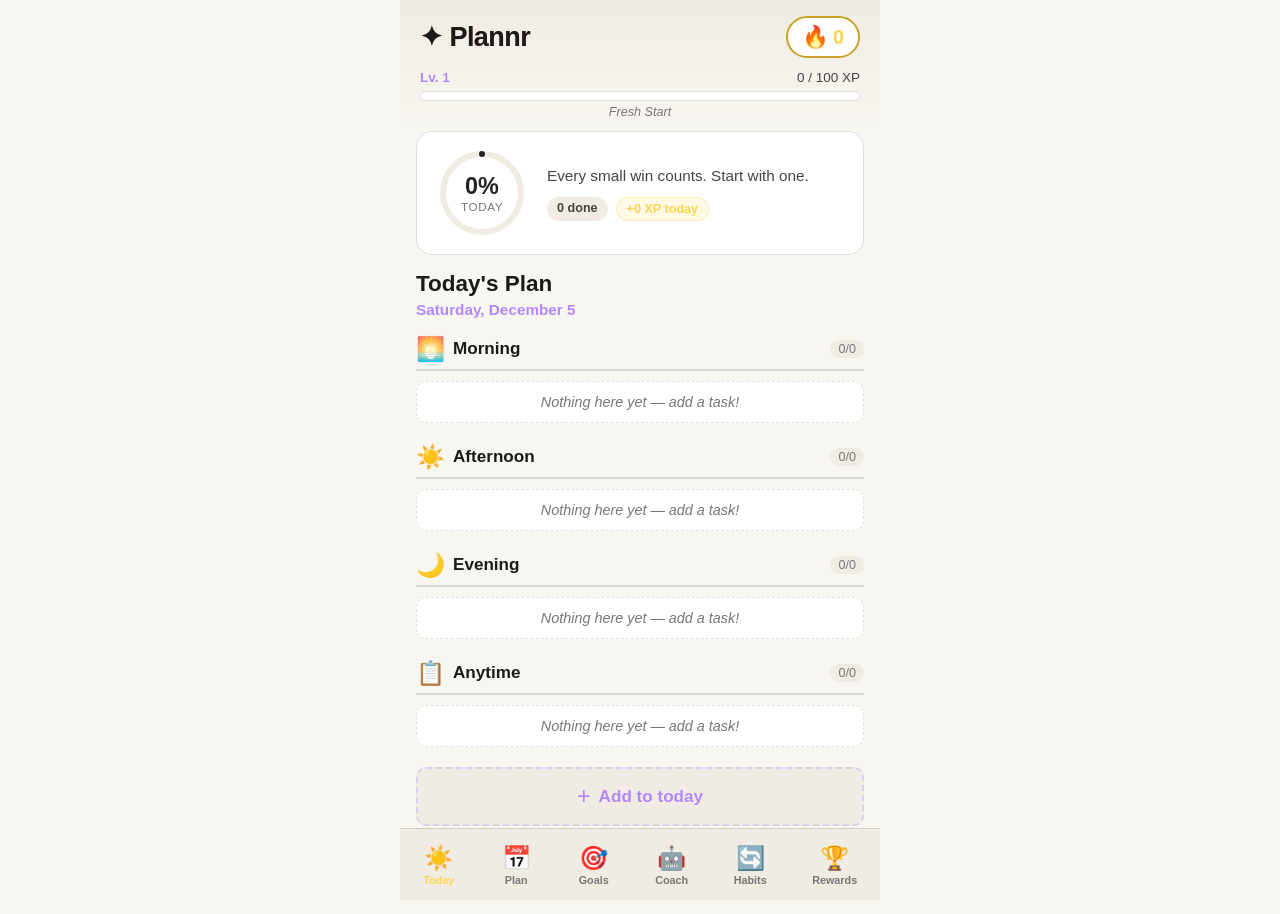
==== commit f9eaa67b: "Add AI Coach with secure OpenAI proxy and on-device key storage Introduce Coach tab for plan efficie" ====
--- a/index.html
+++ b/index.html
@@ -156,6 +156,45 @@
         </button>
       </section>
 
+      <!-- Coach View -->
+      <section class="view" id="view-coach" data-view="coach">
+        <h2 class="section-title">AI Coach</h2>
+        <p class="section-sub">Get planning tips and step-by-step advice for your tasks.</p>
+
+        <div class="coach-settings" id="coach-settings">
+          <h3 class="subsection-title">Setup</h3>
+          <p class="coach-security-note">Your API key stays on this device only — never in the app code or GitHub.</p>
+          <label class="field-label" for="coach-api-key">OpenAI API key</label>
+          <input type="password" id="coach-api-key" class="field-input" placeholder="sk-..." autocomplete="off">
+          <label class="field-label" for="coach-api-url">Coach proxy URL (optional)</label>
+          <input type="url" id="coach-api-url" class="field-input" placeholder="https://yoursite.netlify.app/.netlify/functions/coach">
+          <p class="coach-hint">On Netlify, leave key blank and set OPENAI_API_KEY in site settings. On GitHub Pages, use a Netlify proxy URL or enter your key above.</p>
+          <button type="button" class="btn btn-primary btn-sm" id="coach-save-settings">Save settings</button>
+        </div>
+
+        <div class="coach-actions">
+          <button type="button" class="btn btn-primary" id="coach-analyze-plan">
+            ✨ Analyze my plan
+          </button>
+
+          <label class="field-label" for="coach-task-select">Advice for a specific task</label>
+          <select id="coach-task-select" class="field-input">
+            <option value="">Choose a task...</option>
+          </select>
+          <button type="button" class="btn btn-ghost" id="coach-advise-task">
+            💡 How do I do this?
+          </button>
+        </div>
+
+        <div class="coach-response hidden" id="coach-response">
+          <h3 class="subsection-title" id="coach-response-title">Coach says</h3>
+          <div class="coach-loading hidden" id="coach-loading">
+            <span class="coach-spinner"></span> Thinking...
+          </div>
+          <div class="coach-text" id="coach-text"></div>
+        </div>
+      </section>
+
       <!-- Habits View -->
       <section class="view" id="view-habits" data-view="habits">
         <h2 class="section-title">Daily Habits</h2>
@@ -201,6 +240,10 @@
       <button class="nav-btn" data-nav="goals" aria-label="Goals">
         <span class="nav-icon">🎯</span>
         <span class="nav-label">Goals</span>
+      </button>
+      <button class="nav-btn" data-nav="coach" aria-label="Coach">
+        <span class="nav-icon">🤖</span>
+        <span class="nav-label">Coach</span>
       </button>
       <button class="nav-btn" data-nav="habits" aria-label="Habits">
         <span class="nav-icon">🔄</span>
@@ -283,6 +326,7 @@
   <script src="js/planning.js"></script>
   <script src="js/gamification.js"></script>
   <script src="js/store.js"></script>
+  <script src="js/ai-coach.js"></script>
   <script src="js/app.js"></script>
   <script>
     if ('serviceWorker' in navigator) {
--- a/css/styles.css
+++ b/css/styles.css
@@ -636,6 +636,8 @@
   align-items: center;
   padding-bottom: env(safe-area-inset-bottom, 0px);
   z-index: 20;
+  overflow-x: auto;
+  -webkit-overflow-scrolling: touch;
 }
 
 .nav-btn {
@@ -647,10 +649,11 @@
   border: none;
   color: var(--text-muted);
   cursor: pointer;
-  padding: 8px 16px;
-  min-width: var(--touch-min);
+  padding: 8px 10px;
+  min-width: 52px;
   min-height: var(--touch-min);
   transition: color var(--transition);
+  flex-shrink: 0;
 }
 
 .nav-btn.active {
@@ -862,6 +865,89 @@
   min-height: 80px;
 }
 
+/* ── AI Coach ── */
+.coach-settings {
+  background: var(--bg-card);
+  border: 1px solid var(--border);
+  border-radius: var(--radius-sm);
+  padding: 16px;
+  margin-bottom: 20px;
+}
+
+.coach-security-note {
+  font-size: 0.75rem;
+  color: var(--accent-mint);
+  margin-bottom: 12px;
+  line-height: 1.4;
+}
+
+.coach-hint {
+  font-size: 0.7rem;
+  color: var(--text-muted);
+  margin: 8px 0 12px;
+  line-height: 1.4;
+}
+
+.coach-actions {
+  margin-bottom: 20px;
+}
+
+.coach-actions .btn {
+  margin-bottom: 12px;
+}
+
+.coach-response {
+  background: var(--bg-card);
+  border: 1px solid var(--border);
+  border-radius: var(--radius);
+  padding: 16px;
+  margin-bottom: 16px;
+}
+
+.coach-text {
+  font-size: 0.9rem;
+  line-height: 1.6;
+  color: var(--text-secondary);
+}
+
+.coach-text h3, .coach-text h4 {
+  color: var(--text-primary);
+  margin: 12px 0 6px;
+  font-size: 0.95rem;
+}
+
+.coach-text strong {
+  color: var(--accent-gold);
+}
+
+.coach-loading {
+  display: flex;
+  align-items: center;
+  gap: 10px;
+  color: var(--accent-purple);
+  font-weight: 600;
+  padding: 12px 0;
+}
+
+.coach-spinner {
+  width: 20px;
+  height: 20px;
+  border: 3px solid var(--bg-elevated);
+  border-top-color: var(--accent-purple);
+  border-radius: 50%;
+  animation: spin 0.8s linear infinite;
+}
+
+@keyframes spin {
+  to { transform: rotate(360deg); }
+}
+
+.coach-error {
+  color: var(--danger);
+  font-size: 0.85rem;
+  line-height: 1.4;
+}
+
 /* ── Modal ── */
 .modal {
   position: fixed;
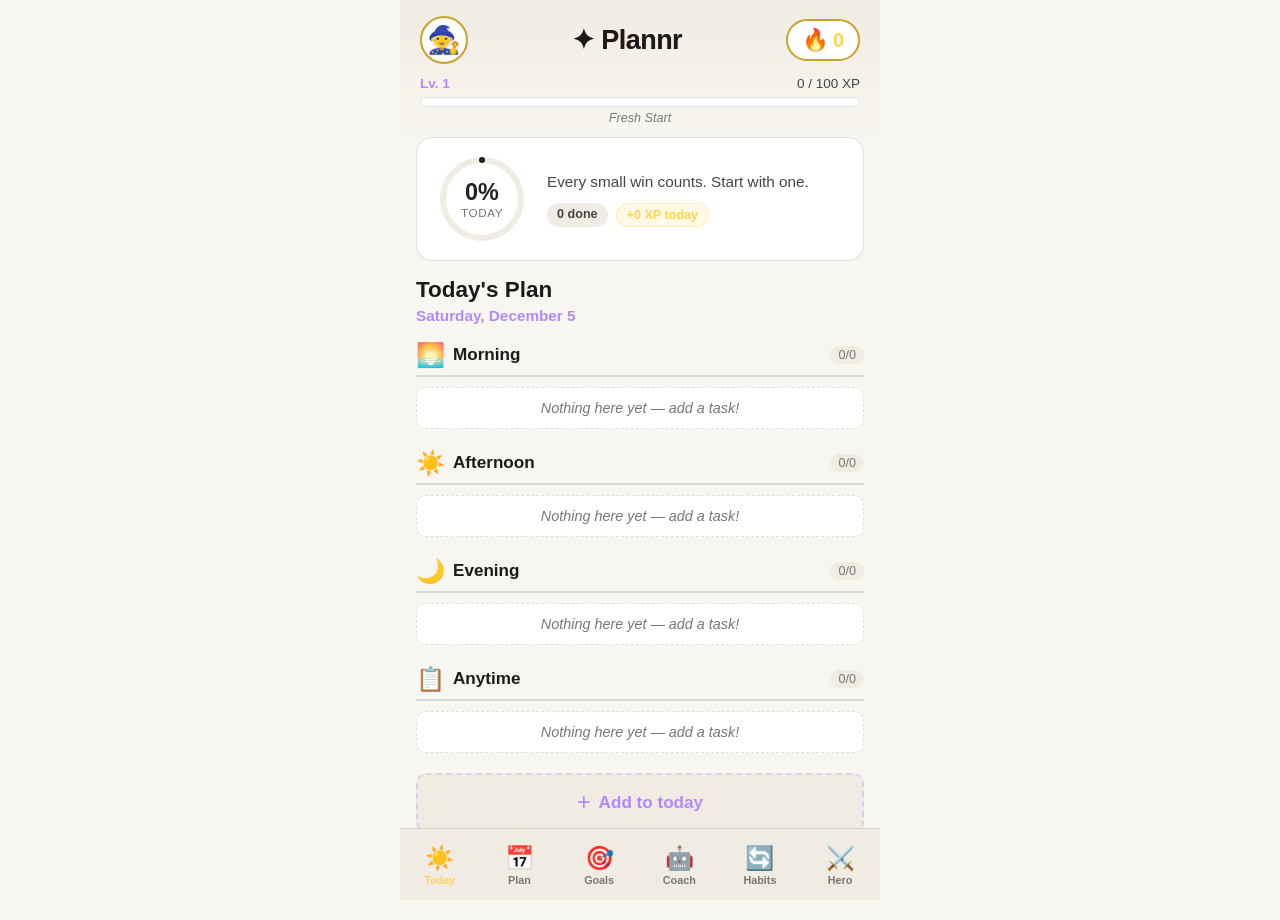
==== commit 8837a631: "Add RPG hero system with skins, XP wallet, and loot shop Introduce spendable wallet XP separate from" ====
--- a/index.html
+++ b/index.html
@@ -36,9 +36,23 @@
       </div>
     </div>
 
+    <!-- Unlock overlay -->
+    <div id="unlock" class="levelup hidden" aria-hidden="true">
+      <div class="levelup-card unlock-card">
+        <div class="unlock-hero" id="unlock-hero">🧙</div>
+        <h2 id="unlock-title">Unlocked!</h2>
+        <p class="unlock-name" id="unlock-name">Quest Warrior</p>
+        <p class="unlock-desc" id="unlock-desc"></p>
+        <button class="btn btn-primary" id="unlock-dismiss">Equip & continue</button>
+      </div>
+    </div>
+
     <!-- Header -->
     <header class="header">
       <div class="header-top">
+        <button class="hero-avatar-btn" id="hero-avatar-btn" aria-label="Your hero">
+          <span class="hero-avatar" id="header-avatar">🧙</span>
+        </button>
         <h1 class="logo">✦ Plannr</h1>
         <div class="streak-badge" id="streak-badge" title="Day streak">
           <span class="streak-flame">🔥</span>
@@ -205,26 +219,64 @@
         </button>
       </section>
 
-      <!-- Rewards View -->
-      <section class="view" id="view-rewards" data-view="rewards">
-        <h2 class="section-title">Trophy Case</h2>
-        <div class="rewards-summary">
-          <div class="reward-stat">
-            <span class="reward-stat-value" id="total-xp">0</span>
-            <span class="reward-stat-label">Total XP</span>
-          </div>
-          <div class="reward-stat">
-            <span class="reward-stat-value" id="best-streak">0</span>
-            <span class="reward-stat-label">Best Streak</span>
-          </div>
-          <div class="reward-stat">
-            <span class="reward-stat-value" id="tasks-completed-total">0</span>
-            <span class="reward-stat-label">Tasks Done</span>
-          </div>
-        </div>
-        <h3 class="subsection-title">Achievements</h3>
-        <div class="achievements-grid" id="achievements-grid"></div>
-      </section>
+      <!-- Hero / RPG View -->
+      <section class="view" id="view-hero" data-view="hero">
+        <div class="hero-card" id="hero-card">
+          <div class="hero-portrait-wrap">
+            <div class="hero-aura" id="hero-aura"></div>
+            <div class="hero-portrait" id="hero-portrait">🧙</div>
+          </div>
+          <div class="hero-info">
+            <input type="text" class="hero-name-input" id="hero-name-input" maxlength="24" placeholder="Hero name">
+            <p class="hero-class" id="hero-class">Novice · Lv. 1</p>
+            <p class="hero-wallet">💰 <span id="wallet-xp">0</span> XP to spend</p>
+            <p class="hero-tagline">Earn XP by doing real tasks. Spend it on skins & loot — no pay-to-win.</p>
+          </div>
+        </div>
+
+        <div class="filter-tabs" id="hero-tabs">
+          <button class="tab active" data-hero-tab="skins">Skins</button>
+          <button class="tab" data-hero-tab="loot">Loot Shop</button>
+          <button class="tab" data-hero-tab="trophies">Trophies</button>
+        </div>
+
+        <div class="hero-panel active" id="hero-panel-skins">
+          <p class="section-sub">Unlock outfits by grinding mundane tasks. Some need level or streak milestones too.</p>
+          <div class="skins-grid" id="skins-grid"></div>
+        </div>
+
+        <div class="hero-panel" id="hero-panel-loot">
+          <p class="section-sub">Create real-life treats. Redeem them only after you've earned the XP.</p>
+          <ul class="loot-list" id="loot-list"></ul>
+          <button class="btn btn-add" id="add-loot">
+            <span class="btn-icon">+</span> Add custom reward
+          </button>
+          <h3 class="subsection-title">Redeemed loot</h3>
+          <ul class="loot-history" id="loot-history"></ul>
+        </div>
+
+        <div class="hero-panel" id="hero-panel-trophies">
+          <div class="rewards-summary">
+            <div class="reward-stat">
+              <span class="reward-stat-value" id="total-xp">0</span>
+              <span class="reward-stat-label">Lifetime XP</span>
+            </div>
+            <div class="reward-stat">
+              <span class="reward-stat-value" id="best-streak">0</span>
+              <span class="reward-stat-label">Best Streak</span>
+            </div>
+            <div class="reward-stat">
+              <span class="reward-stat-value" id="tasks-completed-total">0</span>
+              <span class="reward-stat-label">Quests Done</span>
+            </div>
+          </div>
+          <h3 class="subsection-title">Achievements</h3>
+          <div class="achievements-grid" id="achievements-grid"></div>
+        </div>
+      </section>
+
+      <!-- Legacy rewards redirect hidden -->
+      <section class="view hidden" id="view-rewards" data-view="rewards"></section>
     </main>
 
     <!-- Bottom navigation -->
@@ -249,9 +301,9 @@
         <span class="nav-icon">🔄</span>
         <span class="nav-label">Habits</span>
       </button>
-      <button class="nav-btn" data-nav="rewards" aria-label="Rewards">
-        <span class="nav-icon">🏆</span>
-        <span class="nav-label">Rewards</span>
+      <button class="nav-btn" data-nav="hero" aria-label="Hero">
+        <span class="nav-icon">⚔️</span>
+        <span class="nav-label">Hero</span>
       </button>
     </nav>
 
@@ -290,6 +342,12 @@
           <label class="field-label" for="modal-milestones" id="modal-milestones-label">Milestones (one per line)</label>
           <textarea id="modal-milestones" class="field-input field-textarea" rows="3" placeholder="Step 1&#10;Step 2&#10;Step 3"></textarea>
 
+          <label class="field-label" for="modal-loot-icon" id="modal-loot-icon-label">Icon (emoji)</label>
+          <input type="text" id="modal-loot-icon" class="field-input" maxlength="4" placeholder="🎁">
+
+          <label class="field-label" for="modal-loot-cost" id="modal-loot-cost-label">XP cost</label>
+          <input type="number" id="modal-loot-cost" class="field-input" min="5" step="5" value="50">
+
           <label class="field-label" for="modal-category">Category</label>
           <select id="modal-category" class="field-input">
             <option value="life">Life</option>
@@ -324,6 +382,7 @@
   </div>
 
   <script src="js/planning.js"></script>
+  <script src="js/rpg.js"></script>
   <script src="js/gamification.js"></script>
   <script src="js/store.js"></script>
   <script src="js/ai-coach.js"></script>
--- a/css/styles.css
+++ b/css/styles.css
@@ -865,6 +865,271 @@
   min-height: 80px;
 }
 
+.hero-avatar-btn {
+  background: var(--bg-card);
+  border: 2px solid var(--accent-gold-dim);
+  border-radius: 50%;
+  width: 48px;
+  height: 48px;
+  display: flex;
+  align-items: center;
+  justify-content: center;
+  cursor: pointer;
+  flex-shrink: 0;
+  font-size: 1.5rem;
+  padding: 0;
+}
+
+.hero-avatar {
+  line-height: 1;
+}
+
+/* ── Hero / RPG ── */
+.hero-card {
+  display: flex;
+  gap: 16px;
+  align-items: center;
+  background: linear-gradient(135deg, var(--bg-card), var(--bg-elevated));
+  border: 2px solid var(--accent-gold-dim);
+  border-radius: var(--radius);
+  padding: 20px;
+  margin-bottom: 16px;
+}
+
+.hero-portrait-wrap {
+  position: relative;
+  width: 96px;
+  height: 96px;
+  flex-shrink: 0;
+}
+
+.hero-aura {
+  position: absolute;
+  inset: -8px;
+  border-radius: 50%;
+  opacity: 0.5;
+  animation: aura-pulse 2s ease-in-out infinite;
+}
+
+.hero-portrait {
+  position: relative;
+  width: 96px;
+  height: 96px;
+  background: var(--bg-deep);
+  border-radius: 50%;
+  border: 3px solid var(--accent-gold);
+  display: flex;
+  align-items: center;
+  justify-content: center;
+  font-size: 3rem;
+  z-index: 1;
+}
+
+@keyframes aura-pulse {
+  0%, 100% { transform: scale(1); opacity: 0.4; }
+  50% { transform: scale(1.08); opacity: 0.7; }
+}
+
+.aura-default { background: radial-gradient(circle, rgba(179,136,255,0.4), transparent); }
+.aura-fire { background: radial-gradient(circle, rgba(255,107,157,0.5), transparent); }
+.aura-mint { background: radial-gradient(circle, rgba(105,240,174,0.5), transparent); }
+.aura-blue { background: radial-gradient(circle, rgba(100,181,246,0.5), transparent); }
+.aura-shadow { background: radial-gradient(circle, rgba(120,120,140,0.6), transparent); }
+.aura-purple { background: radial-gradient(circle, rgba(179,136,255,0.6), transparent); }
+.aura-gold { background: radial-gradient(circle, rgba(255,213,79,0.6), transparent); }
+.aura-dragon { background: radial-gradient(circle, rgba(255,82,82,0.5), transparent); }
+.aura-cosmic { background: radial-gradient(circle, rgba(100,181,246,0.4), rgba(179,136,255,0.4), transparent); }
+.aura-golden { background: radial-gradient(circle, rgba(255,213,79,0.7), rgba(255,107,157,0.3), transparent); }
+
+.hero-name-input {
+  background: transparent;
+  border: none;
+  border-bottom: 2px dashed var(--border);
+  color: var(--text-primary);
+  font-size: 1.2rem;
+  font-weight: 800;
+  font-family: var(--font);
+  width: 100%;
+  padding: 4px 0;
+  margin-bottom: 4px;
+}
+
+.hero-name-input:focus {
+  outline: none;
+  border-bottom-color: var(--accent-gold);
+}
+
+.hero-class {
+  font-size: 0.85rem;
+  color: var(--accent-purple);
+  font-weight: 600;
+  margin-bottom: 4px;
+}
+
+.hero-wallet {
+  font-size: 1rem;
+  font-weight: 700;
+  color: var(--accent-gold);
+  margin-bottom: 6px;
+}
+
+.hero-tagline {
+  font-size: 0.7rem;
+  color: var(--text-muted);
+  line-height: 1.4;
+}
+
+.hero-panel {
+  display: none;
+}
+
+.hero-panel.active {
+  display: block;
+}
+
+.skins-grid {
+  display: grid;
+  grid-template-columns: repeat(2, 1fr);
+  gap: 10px;
+  margin-bottom: 16px;
+}
+
+.skin-card {
+  background: var(--bg-card);
+  border: 2px solid var(--border);
+  border-radius: var(--radius-sm);
+  padding: 14px 10px;
+  text-align: center;
+  cursor: pointer;
+  transition: transform var(--transition), border-color var(--transition);
+  position: relative;
+}
+
+.skin-card.owned {
+  border-color: rgba(105, 240, 174, 0.4);
+}
+
+.skin-card.equipped {
+  border-color: var(--accent-gold);
+  box-shadow: 0 0 16px rgba(255, 213, 79, 0.2);
+}
+
+.skin-card.locked {
+  opacity: 0.55;
+}
+
+.skin-icon {
+  font-size: 2.2rem;
+  margin-bottom: 6px;
+}
+
+.skin-name {
+  font-size: 0.75rem;
+  font-weight: 700;
+  margin-bottom: 4px;
+}
+
+.skin-cost {
+  font-size: 0.65rem;
+  color: var(--accent-gold);
+  font-weight: 600;
+}
+
+.skin-req {
+  font-size: 0.6rem;
+  color: var(--text-muted);
+  margin-top: 4px;
+}
+
+.skin-badge {
+  position: absolute;
+  top: 6px;
+  right: 6px;
+  font-size: 0.55rem;
+  font-weight: 700;
+  padding: 2px 6px;
+  border-radius: 999px;
+  background: var(--accent-mint);
+  color: var(--bg-deep);
+}
+
+.loot-list, .loot-history {
+  list-style: none;
+  margin-bottom: 16px;
+}
+
+.loot-item {
+  display: flex;
+  align-items: center;
+  gap: 12px;
+  padding: 14px;
+  background: var(--bg-card);
+  border: 1px solid var(--border);
+  border-radius: var(--radius-sm);
+  margin-bottom: 8px;
+}
+
+.loot-icon {
+  font-size: 1.8rem;
+  flex-shrink: 0;
+}
+
+.loot-body {
+  flex: 1;
+  min-width: 0;
+}
+
+.loot-name {
+  font-weight: 700;
+  font-size: 0.95rem;
+}
+
+.loot-desc {
+  font-size: 0.75rem;
+  color: var(--text-muted);
+  margin-top: 2px;
+}
+
+.loot-cost {
+  font-size: 0.75rem;
+  font-weight: 700;
+  color: var(--accent-gold);
+  flex-shrink: 0;
+}
+
+.loot-redeem {
+  padding: 8px 12px;
+  font-size: 0.7rem;
+  min-height: 36px;
+  width: auto;
+  flex-shrink: 0;
+}
+
+.loot-history-item {
+  font-size: 0.8rem;
+  color: var(--text-muted);
+  padding: 8px 0;
+  border-bottom: 1px solid var(--border);
+}
+
+.unlock-card .unlock-hero {
+  font-size: 4rem;
+  margin-bottom: 8px;
+}
+
+.unlock-name {
+  font-size: 1.2rem;
+  font-weight: 800;
+  color: var(--accent-gold);
+  margin: 8px 0;
+}
+
+.unlock-desc {
+  font-size: 0.85rem;
+  color: var(--text-secondary);
+  margin-bottom: 16px;
+}
+
 /* ── AI Coach ── */
 .coach-settings {
   background: var(--bg-card);
